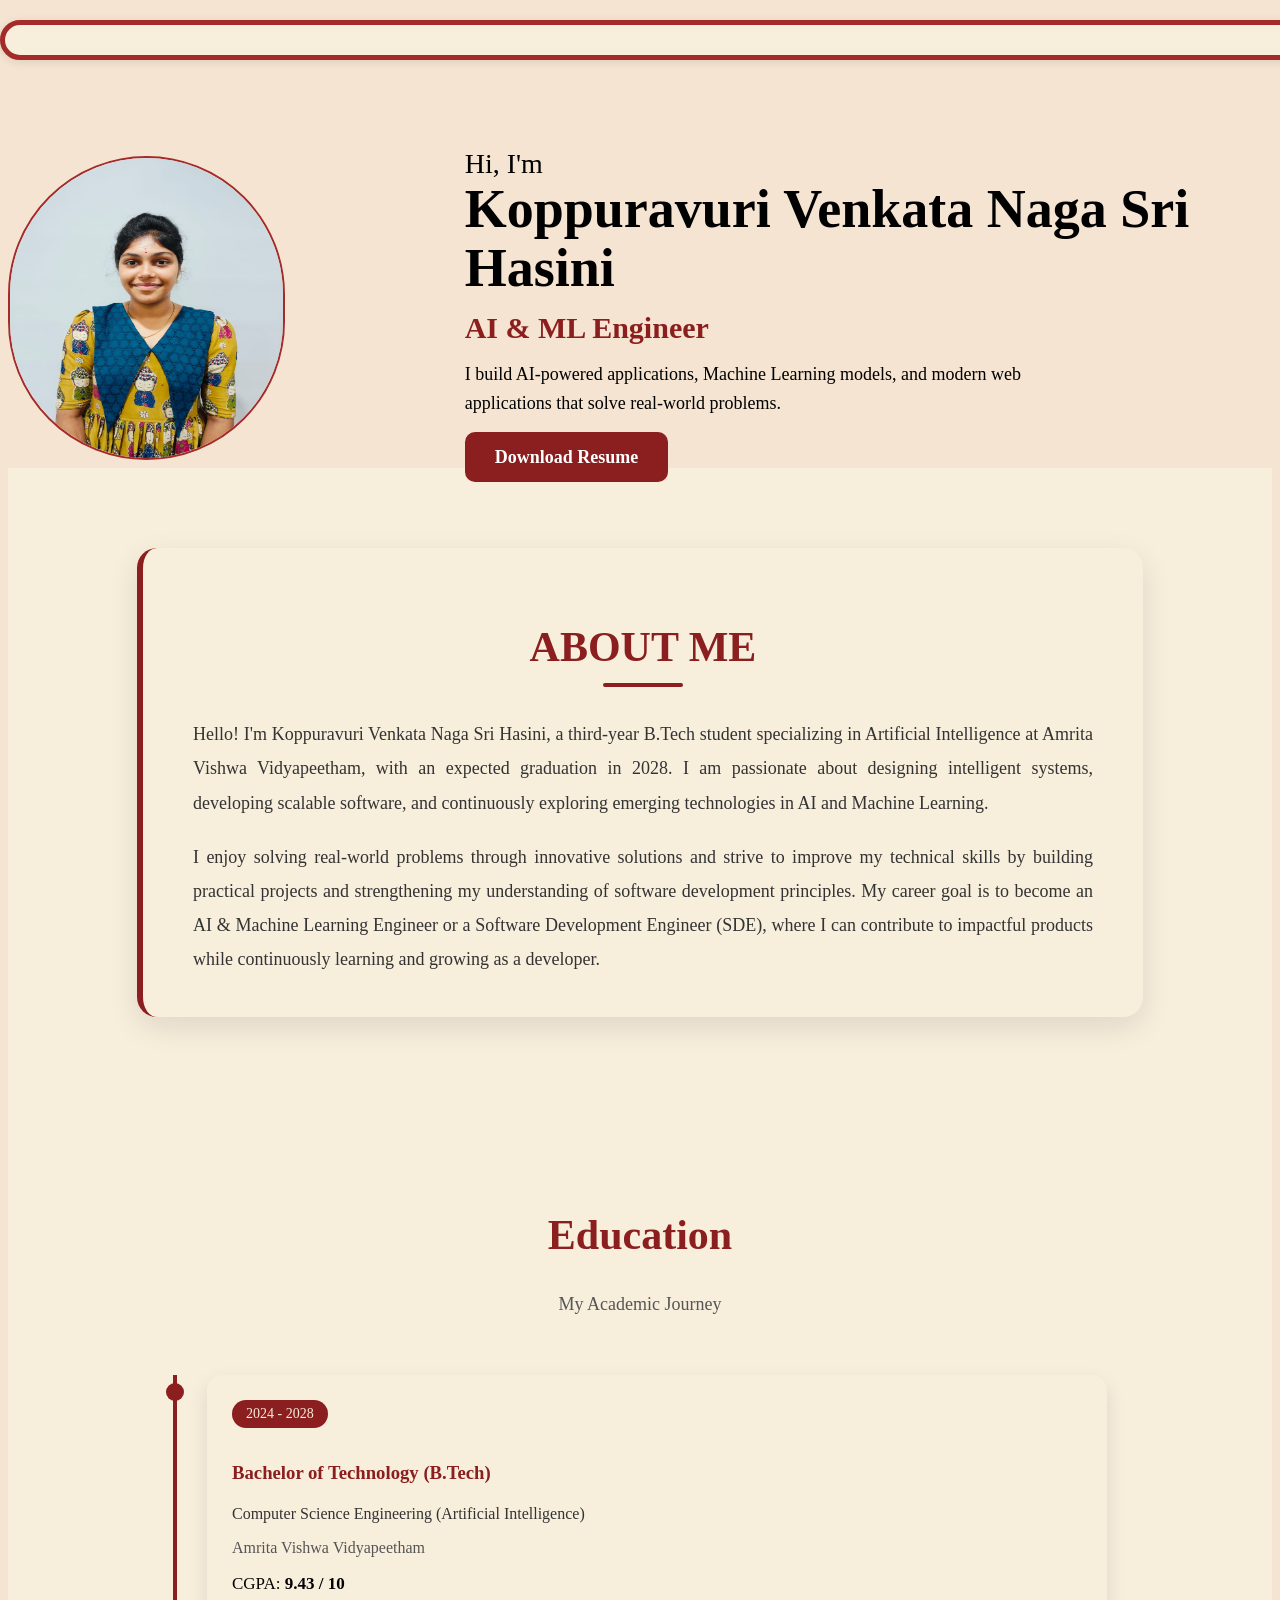
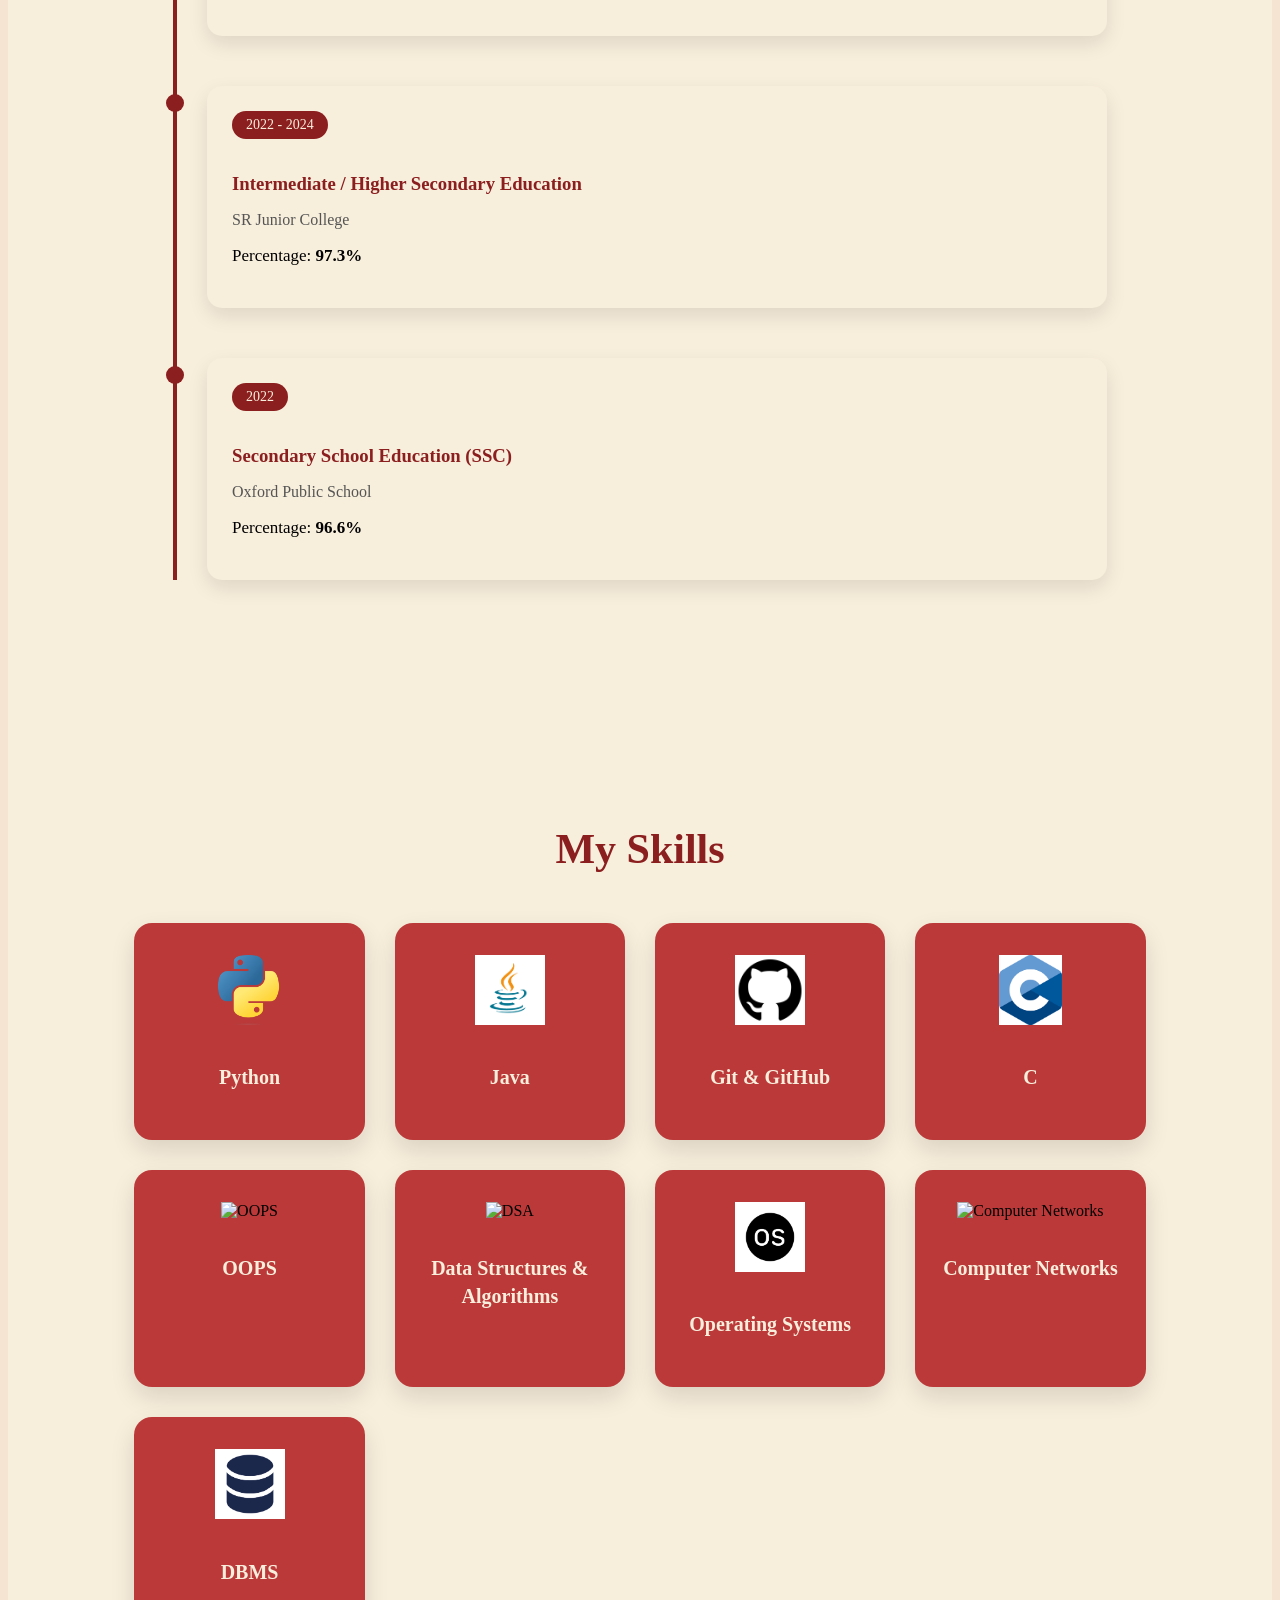
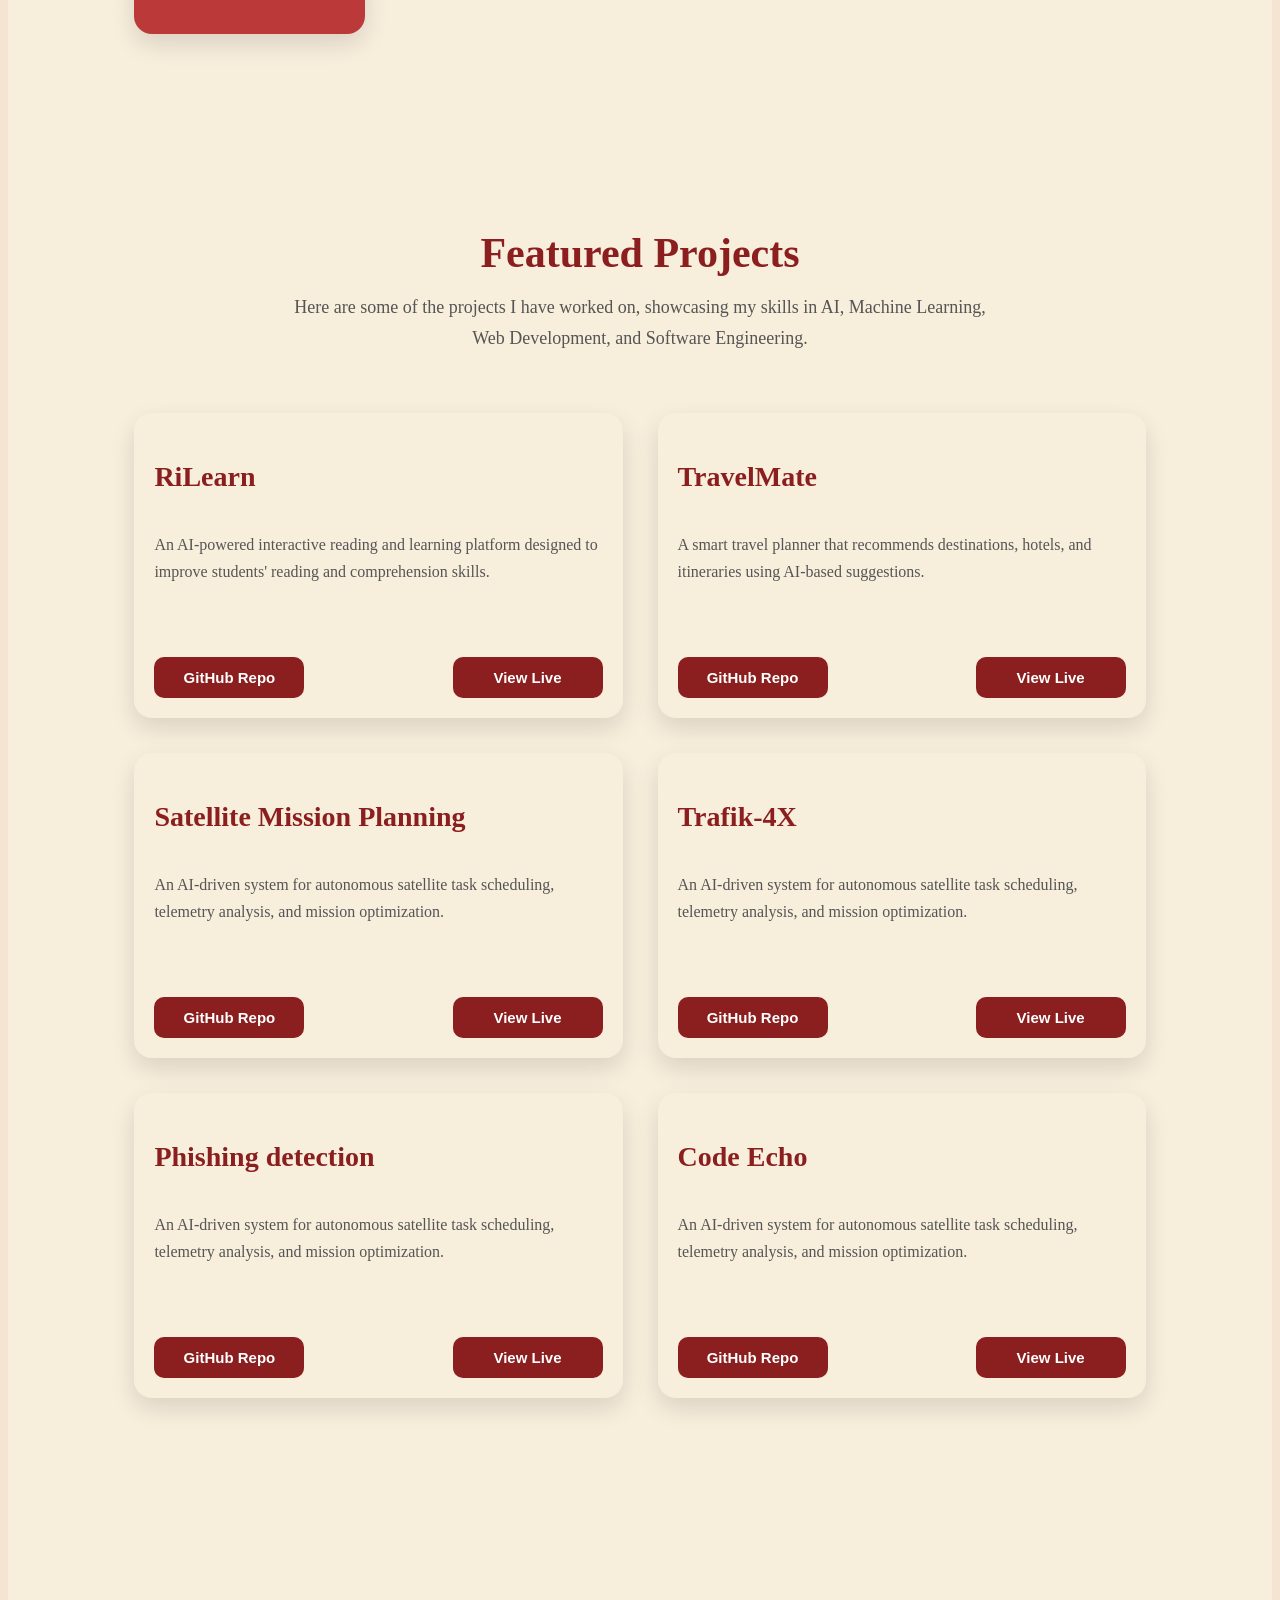
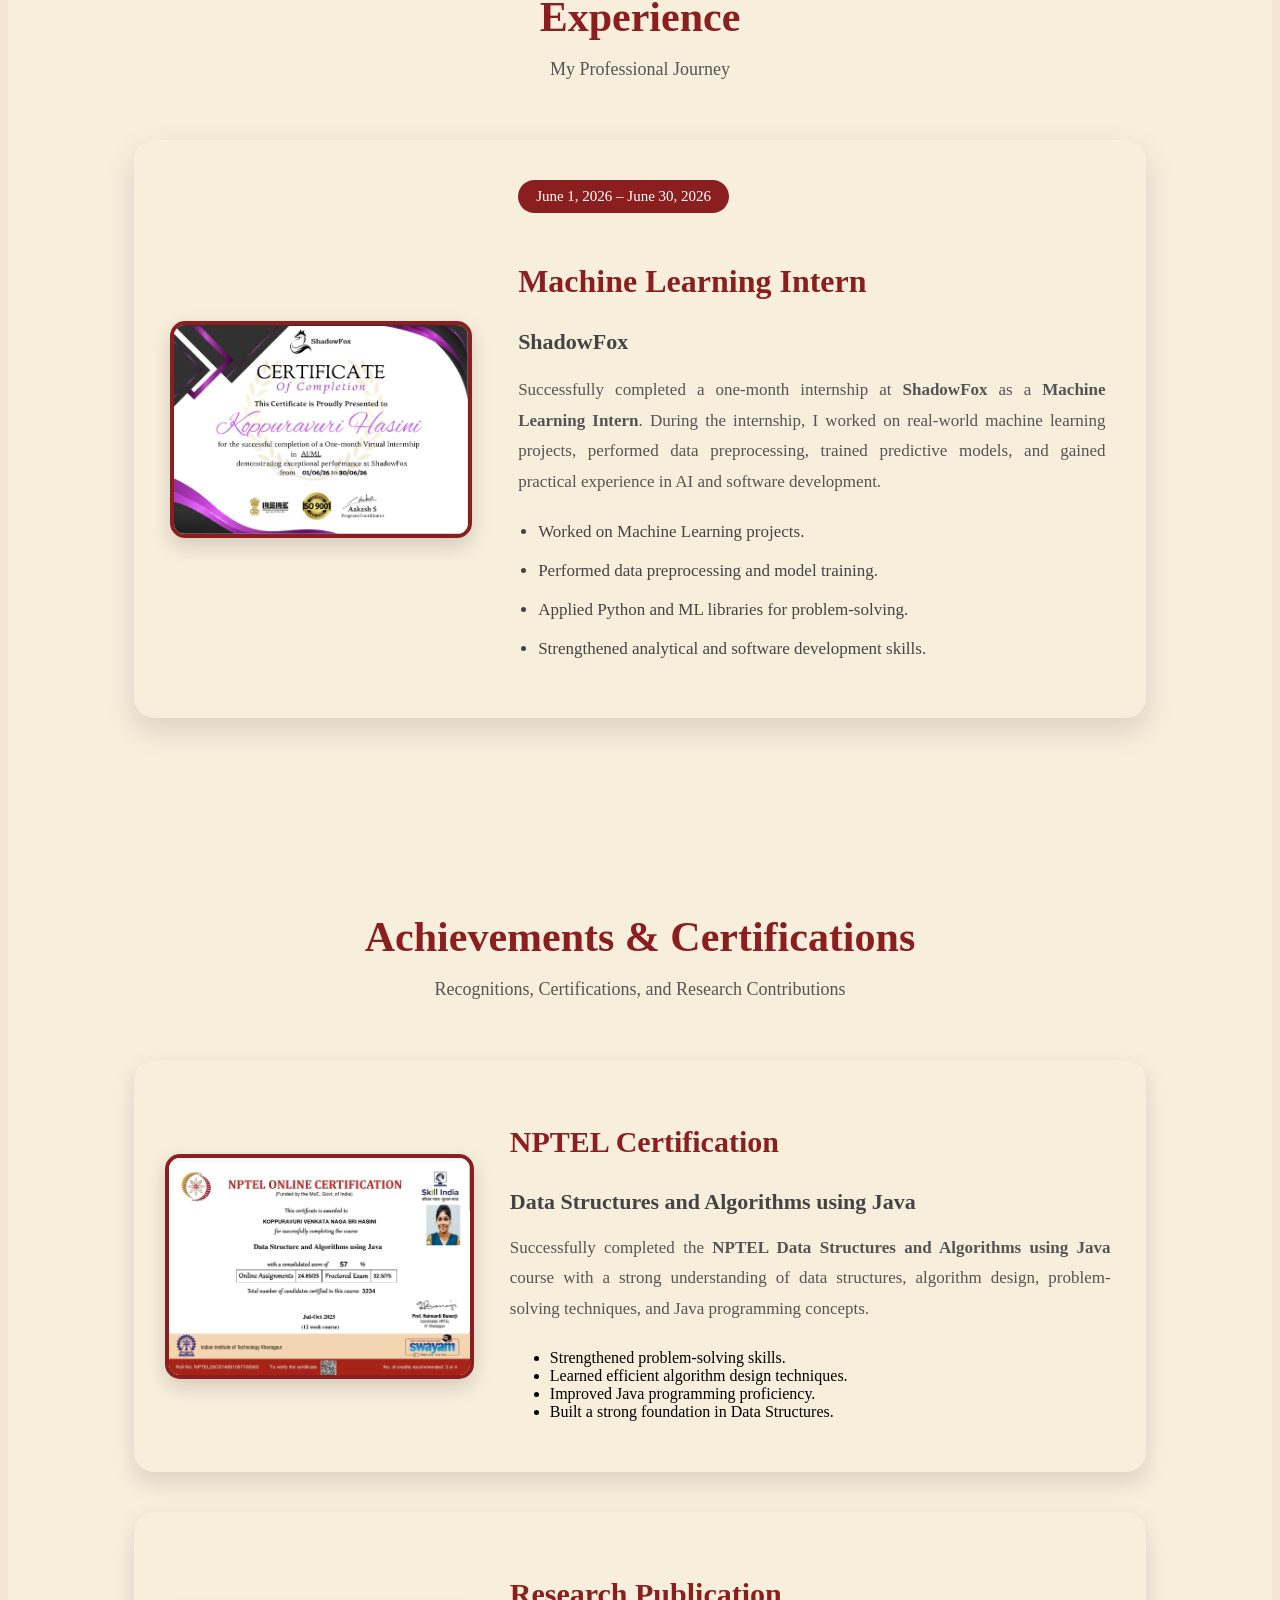
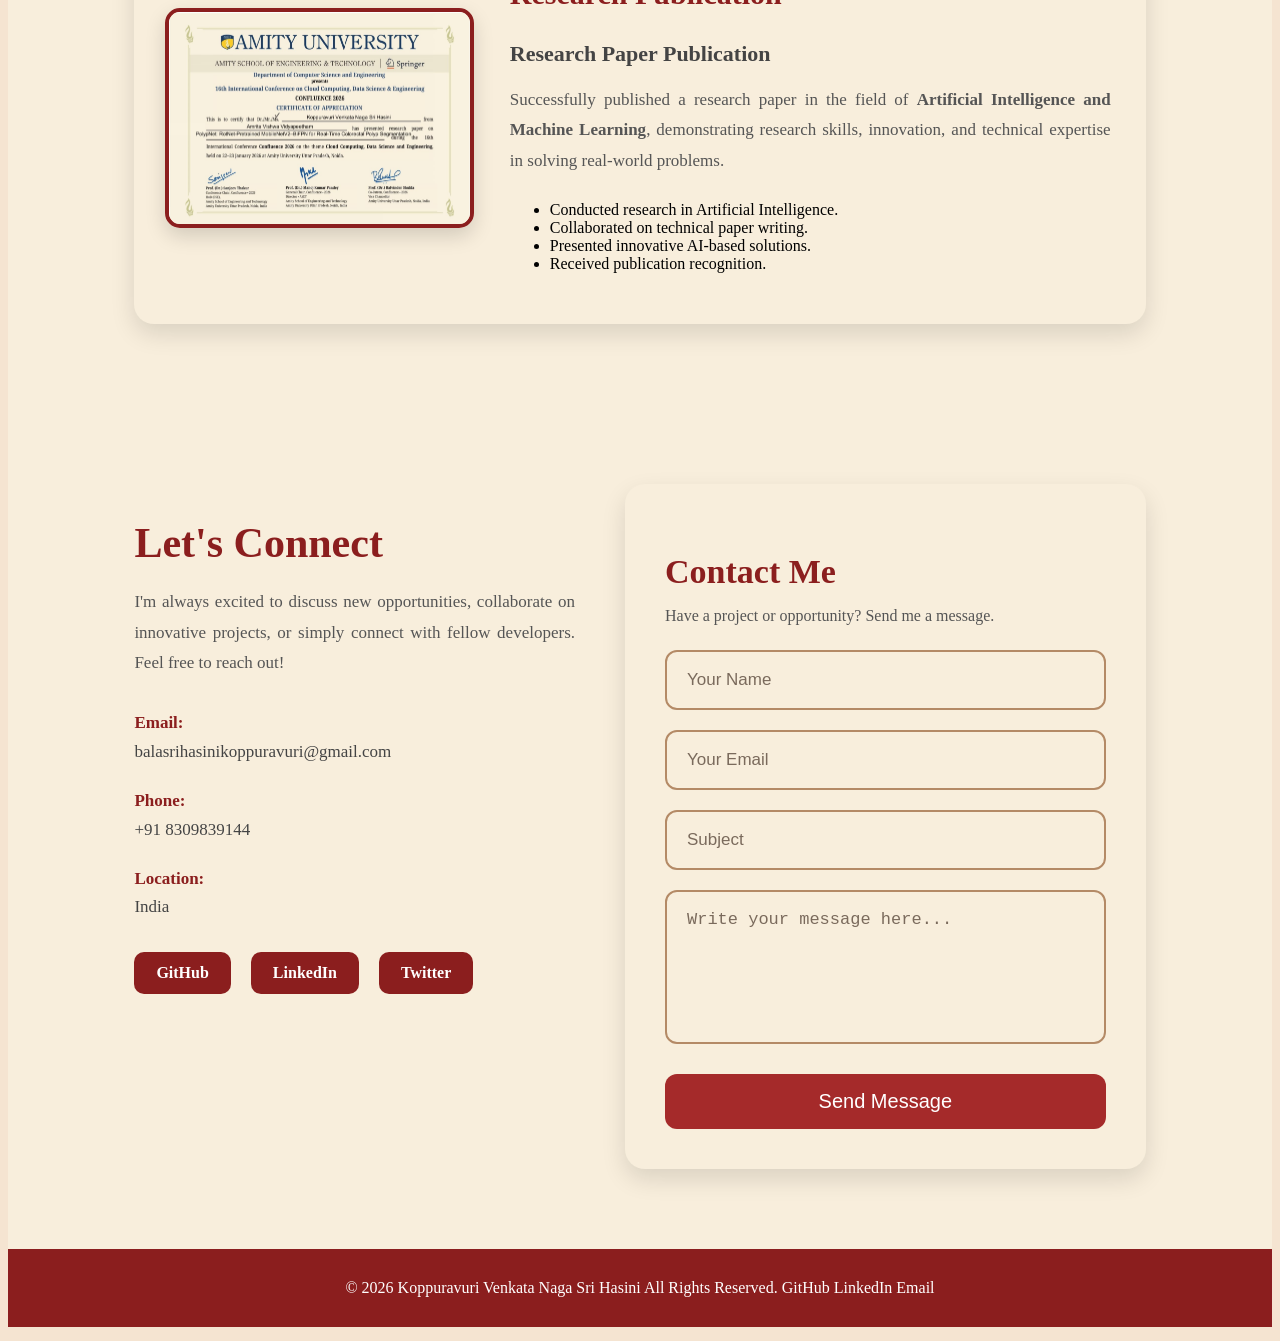
==== index.html @ 661890c4 "Add EmailJS integration scripts to index.html" ====
<!doctype html>
<html>
  <head>
    <meta charset="UTF-8" />
    <title>My Portfolio</title>
    <link rel="stylesheet" href="/CSS/style.css" />
    <script
      type="text/javascript"
      src="https://cdn.jsdelivr.net/npm/@emailjs/browser@4/dist/email.min.js"
    ></script>
    <script type="text/javascript">
      (function () {
        emailjs.init({
          publicKey: "4qUAFsV3NwAaNaGmi",
        });
      })();
    </script>
    <script src="Js/script.js"></script>
  </head>
  <body>
    <header class="main">
      <nav class="navbar">
        <div class="menu-toggle" id="menu-toggle">☰</div>

        <div class="nav-links" id="nav-links">
          <a href="#">Home</a>
          <a href="#about">About</a>
          <a href="#education">Education</a>
          <a href="#skills">Skills</a>
          <a href="#projects">Projects</a>
          <a href="#experience">Experience</a>
          <a href="#achievements">Achievements</a>
          <a href="#contact">Contact</a>
        </div>
      </nav>
    </header>
    <main>
      <div class="main-div">
        <img src="/assets/images/hasini.jpg" alt="my-image" class="profile" />
        <div class="group">
          <div class="hero-content">
            <p class="greeting">Hi, I'm</p>

            <h1 class="name">Koppuravuri Venkata Naga Sri Hasini</h1>

            <h2 class="role">AI & ML Engineer</h2>

            <p class="description">
              I build AI-powered applications, Machine Learning models, and
              modern web applications that solve real-world problems.
            </p>
            <div class="hero-buttons">
              <a
                href="/assets/documents/resume.pdf"
                download
                class="resume-btn"
              >
                Download Resume
              </a>
            </div>
          </div>
        </div>
      </div>
      <section id="about">
        <div class="a">
          <h2>ABOUT ME</h2>
          <p>
            Hello! I'm Koppuravuri Venkata Naga Sri Hasini, a third-year B.Tech
            student specializing in Artificial Intelligence at Amrita Vishwa
            Vidyapeetham, with an expected graduation in 2028. I am passionate
            about designing intelligent systems, developing scalable software,
            and continuously exploring emerging technologies in AI and Machine
            Learning.
          </p>
          <p>
            I enjoy solving real-world problems through innovative solutions and
            strive to improve my technical skills by building practical projects
            and strengthening my understanding of software development
            principles. My career goal is to become an AI & Machine Learning
            Engineer or a Software Development Engineer (SDE), where I can
            contribute to impactful products while continuously learning and
            growing as a developer.
          </p>
        </div>
      </section>
      <section id="education">
        <div class="e-heading">
          <h2>Education</h2>
          <p>My Academic Journey</p>
        </div>
        <div class="timeline">
          <!-- B.Tech -->
          <div class="timeline-item">
            <div class="timeline-dot"></div>

            <div class="timeline-content">
              <span class="year">2024 - 2028</span>

              <h3>Bachelor of Technology (B.Tech)</h3>

              <h4>Computer Science Engineering (Artificial Intelligence)</h4>

              <p class="college">Amrita Vishwa Vidyapeetham</p>

              <p class="score">CGPA: <strong>9.43 / 10</strong></p>
            </div>
          </div>

          <!-- Intermediate -->
          <div class="timeline-item">
            <div class="timeline-dot"></div>

            <div class="timeline-content">
              <span class="year">2022 - 2024</span>

              <h3>Intermediate / Higher Secondary Education</h3>

              <p class="college">SR Junior College</p>

              <p class="score">Percentage: <strong>97.3%</strong></p>
            </div>
          </div>

          <!-- School -->
          <div class="timeline-item">
            <div class="timeline-dot"></div>

            <div class="timeline-content">
              <span class="year">2022</span>

              <h3>Secondary School Education (SSC)</h3>

              <p class="college">Oxford Public School</p>

              <p class="score">Percentage: <strong>96.6%</strong></p>
            </div>
          </div>
        </div>
      </section>
      <section id="skills">
        <h1>My Skills</h1>

        <div class="skills-container">
          <div class="s1">
            <img src="assets/images/python.png" alt="Python" />
            <h2>Python</h2>
          </div>

          <div class="s1">
            <img src="assets/images/java.png" alt="Java" />
            <h2>Java</h2>
          </div>

          <div class="s1">
            <img src="assets/images/git.png" alt="GitHub" />
            <h2>Git & GitHub</h2>
          </div>

          <div class="s1">
            <img src="assets/images/c.png" alt="C" />
            <h2>C</h2>
          </div>

          <div class="s1">
            <img src="assets/images/oops.png" alt="OOPS" />
            <h2>OOPS</h2>
          </div>

          <div class="s1">
            <img src="assets/images/dsa.png" alt="DSA" />
            <h2>Data Structures & Algorithms</h2>
          </div>

          <div class="s1">
            <img src="assets/images/os.png" alt="Operating Systems" />
            <h2>Operating Systems</h2>
          </div>

          <div class="s1">
            <img src="assets/images/network.png" alt="Computer Networks" />
            <h2>Computer Networks</h2>
          </div>

          <div class="s1">
            <img src="assets/images/dbms.png" alt="DBMS" />
            <h2>DBMS</h2>
          </div>
        </div>
      </section>
      <section id="projects">
        <div class="project-heading">
          <h2>Featured Projects</h2>
          <p>
            Here are some of the projects I have worked on, showcasing my skills
            in AI, Machine Learning, Web Development, and Software Engineering.
          </p>
        </div>

        <div class="projects-container">
          <!-- Project 1 -->
          <div class="project-card">
            <h3>RiLearn</h3>

            <p>
              An AI-powered interactive reading and learning platform designed
              to improve students' reading and comprehension skills.
            </p>

            <div class="project-buttons">
              <a href="https://github.com/aditya-an1l/RILearn" target="_blank">
                <button>GitHub Repo</button>
              </a>

              <a href="https://rilearn.netlify.app/" target="_blank">
                <button>View Live</button>
              </a>
            </div>
          </div>

          <!-- Project 2 -->
          <div class="project-card">
            <h3>TravelMate</h3>

            <p>
              A smart travel planner that recommends destinations, hotels, and
              itineraries using AI-based suggestions.
            </p>

            <div class="project-buttons">
              <a href="https://github.com/Saisneha9/TravelMate" target="_blank">
                <button>GitHub Repo</button>
              </a>

              <a href="https://your-live-link.com" target="_blank">
                <button>View Live</button>
              </a>
            </div>
          </div>

          <!-- Project 3 -->
          <div class="project-card">
            <h3>Satellite Mission Planning</h3>

            <p>
              An AI-driven system for autonomous satellite task scheduling,
              telemetry analysis, and mission optimization.
            </p>

            <div class="project-buttons">
              <a
                href="https://github.com/asritha-chikkala/Autonomus_satellite_constellations"
                target="_blank"
              >
                <button>GitHub Repo</button>
              </a>

              <a href="https://your-live-link.com" target="_blank">
                <button>View Live</button>
              </a>
            </div>
          </div>
          <div class="project-card">
            <h3>Trafik-4X</h3>

            <p>
              An AI-driven system for autonomous satellite task scheduling,
              telemetry analysis, and mission optimization.
            </p>

            <div class="project-buttons">
              <a href="https://github.com/hasini-1/TRAFIK-4X" target="_blank">
                <button>GitHub Repo</button>
              </a>

              <a href="https://trafik-4-x.vercel.app/" target="_blank">
                <button>View Live</button>
              </a>
            </div>
          </div>
          <div class="project-card">
            <h3>Phishing detection</h3>

            <p>
              An AI-driven system for autonomous satellite task scheduling,
              telemetry analysis, and mission optimization.
            </p>

            <div class="project-buttons">
              <a
                href="https://github.com/asritha-chikkala/phishing"
                target="_blank"
              >
                <button>GitHub Repo</button>
              </a>

              <a href="https://your-live-link.com" target="_blank">
                <button>View Live</button>
              </a>
            </div>
          </div>
          <div class="project-card">
            <h3>Code Echo</h3>

            <p>
              An AI-driven system for autonomous satellite task scheduling,
              telemetry analysis, and mission optimization.
            </p>

            <div class="project-buttons">
              <a
                href="https://github.com/asritha-chikkala/Code-Echo"
                target="_blank"
              >
                <button>GitHub Repo</button>
              </a>

              <a href="https://your-live-link.com" target="_blank">
                <button>View Live</button>
              </a>
            </div>
          </div>
        </div>
      </section>
      <section id="experience">
        <div class="experience-heading">
          <h2>Experience</h2>
          <p>My Professional Journey</p>
        </div>

        <div class="experience-card">
          <div class="experience-image">
            <img
              src="/assets/images/internship.png"
              alt="ShadowFox Internship Certificate"
            />
          </div>

          <div class="experience-content">
            <span class="duration">June 1, 2026 – June 30, 2026</span>

            <h3>Machine Learning Intern</h3>

            <h4>ShadowFox</h4>

            <p>
              Successfully completed a one-month internship at
              <strong>ShadowFox</strong> as a
              <strong>Machine Learning Intern</strong>. During the internship, I
              worked on real-world machine learning projects, performed data
              preprocessing, trained predictive models, and gained practical
              experience in AI and software development.
            </p>

            <ul>
              <li>Worked on Machine Learning projects.</li>
              <li>Performed data preprocessing and model training.</li>
              <li>Applied Python and ML libraries for problem-solving.</li>
              <li>Strengthened analytical and software development skills.</li>
            </ul>
          </div>
        </div>
      </section>
      <section id="achievements">
        <div class="achievement-heading">
          <h2>Achievements & Certifications</h2>
          <p>Recognitions, Certifications, and Research Contributions</p>
        </div>

        <div class="achievement-container">
          <!-- NPTEL Certificate -->
          <div class="achievement-card">
            <div class="achievement-image">
              <img
                src="/assets/images/Nptel certificate.jpg"
                alt="NPTEL DSA Using Java Certificate"
              />
            </div>

            <div class="achievement-content">
              <h3>NPTEL Certification</h3>

              <h4>Data Structures and Algorithms using Java</h4>

              <p>
                Successfully completed the
                <strong>NPTEL Data Structures and Algorithms using Java</strong>
                course with a strong understanding of data structures, algorithm
                design, problem-solving techniques, and Java programming
                concepts.
              </p>

              <ul>
                <li>Strengthened problem-solving skills.</li>
                <li>Learned efficient algorithm design techniques.</li>
                <li>Improved Java programming proficiency.</li>
                <li>Built a strong foundation in Data Structures.</li>
              </ul>
            </div>
          </div>

          <!-- Research Publication -->
          <div class="achievement-card">
            <div class="achievement-image">
              <img
                src="/assets/images/paper.jpeg"
                alt="Research Publication Certificate"
              />
            </div>

            <div class="achievement-content">
              <h3>Research Publication</h3>

              <h4>Research Paper Publication</h4>

              <p>
                Successfully published a research paper in the field of
                <strong>Artificial Intelligence and Machine Learning</strong>,
                demonstrating research skills, innovation, and technical
                expertise in solving real-world problems.
              </p>

              <ul>
                <li>Conducted research in Artificial Intelligence.</li>
                <li>Collaborated on technical paper writing.</li>
                <li>Presented innovative AI-based solutions.</li>
                <li>Received publication recognition.</li>
              </ul>
            </div>
          </div>
        </div>
      </section>
      <section id="contact">
        <div class="contact-container">
          <!-- Left Side -->
          <div class="contact-info">
            <h2>Let's Connect</h2>

            <p>
              I'm always excited to discuss new opportunities, collaborate on
              innovative projects, or simply connect with fellow developers.
              Feel free to reach out!
            </p>

            <div class="contact-details">
              <p>
                <strong>Email:</strong><br />
                balasrihasinikoppuravuri@gmail.com
              </p>

              <p>
                <strong>Phone:</strong><br />
                +91 8309839144
              </p>

              <p>
                <strong>Location:</strong><br />
                India
              </p>
            </div>

            <div class="social-links">
              <a href="https://github.com/hasini-1" target="_blank"> GitHub </a>

              <a
                href="https://www.linkedin.com/in/bala-sri-hasini-koppuravuri-483327338/"
                target="_blank"
              >
                LinkedIn
              </a>

              <a href="https://twitter.com/yourusername" target="_blank">
                Twitter
              </a>
            </div>
          </div>

          <!-- Right Side -->
          <div class="contact-form">
            <h2>Contact Me</h2>

            <p>Have a project or opportunity? Send me a message.</p>

            <form onsubmit="sendMail(event)">
              <input
                type="text"
                id="name"
                name="name"
                placeholder="Your Name"
                required
              />

              <input
                type="email"
                id="email"
                name="email"
                placeholder="Your Email"
                required
              />

              <input
                type="text"
                id="subject"
                name="subject"
                placeholder="Subject"
                required
              />

              <textarea
                id="message"
                name="message"
                rows="6"
                placeholder="Write your message here..."
                required
              ></textarea>

              <button type="submit">Send Message</button>
            </form>
          </div>
        </div>
      </section>
      <footer>
        © 2026 Koppuravuri Venkata Naga Sri Hasini All Rights Reserved. GitHub
        LinkedIn Email
      </footer>
    </main>
  </body>
</html>
---- CSS/style.css ----
html{
    scroll-behavior: smooth;
}
body {
        background-color: rgba(244, 225, 203, 0.879);
        padding-top: 90px;
      }

      .main{
    position: fixed;
    top:0;
    left:0;
    width:100%;
    z-index:1000;
    background:#F8EEDC;
    box-shadow:0 2px 10px rgba(0,0,0,.1);

    border:5px solid brown;
    border-radius:45px;

    padding:15px;

    max-width:1450px;
    margin:20px auto;
    right:0;
}

.navbar{
    display:flex;
    justify-content:center;
    align-items:center;
    gap:10px;
}

.navbar a{
    text-decoration:none;
    color:brown;
    font-size:16px;
    padding:8px 16px;
    transition:.3s;
}

.navbar a:hover{
    color:rgb(32,23,23);
}

/* Hide hamburger on desktop */
.menu-toggle{
    display:none;
}

/* Mobile Screen */
@media (max-width:768px){

    .menu-toggle{
        display:block;
        font-size:30px;
        cursor:pointer;
        color:brown;
    }

    .navbar{
        justify-content:space-between;
    }

    .nav-links{
        display:none;
        flex-direction:column;
        position:absolute;
        top:90px;
        left:20px;
        right:20px;
        background:#F8EEDC;
        border:5px solid brown;
        border-radius:20px;
        padding:20px;
    }

    .nav-links.active{
        display:flex;
    }

}
       .main-div {
        display: flex;
        align-items: center;
        justify-content: center;
        gap: 180px;
        margin-top: 50px;
      }
      .profile {
        width: 300px;
        border-radius: 250px;
        height: 300px;
        border: 2px solid brown;
        margin-left: 0px;
      }
      .group {
        display: flex;
        flex-direction: column;
      }

@media (max-width:768px){

    .navbar{
        display:flex;
        justify-content:space-between;
        align-items:center;
    }

    .menu-toggle{
        display:block;
        font-size:32px;
        color:brown;
        cursor:pointer;
    }

    .nav-links{

        display:none;

        position:absolute;

        top:85px;
        left:15px;
        right:15px;

        background:#F8EEDC;

        border:5px solid brown;

        border-radius:20px;

        flex-direction:column;

        align-items:center;

        padding:20px 0;

        gap:20px;

        z-index:9999;
    }

    .nav-links.active{

        display:flex;

    }

}
section{
    scroll-margin-top: 100px;
}

/* hero Section */
      .hero-content{
    display: flex;
    flex-direction: column;
}

.greeting{
    font-size: 28px;
    margin: 0;
}



.name{
    font-size: 54px;
    font-weight: bold;
    margin: 0;
    line-height: 1.1;
}

.role{
    font-size: 30px;
    color: #8B1E1E;
    margin-top: 12px;
    margin-bottom: 15px;
}

.description{
    font-size: 18px;
    line-height: 1.6;
    max-width: 600px;
    margin: 0;
}


/* About Section */

#about{
    padding: 80px 10%;
    background-color: #F8EEDC;
    display: flex;
    justify-content: center;
    align-items: center;
}
 .a h2{
    font-size: 42px;
    color: #8B1E1E;
    text-align: center;
    margin-bottom: 30px;
    position: relative;
}

.a h2::after{
    content: "";
    display: block;
    width: 80px;
    height: 4px;
    background: #8B1E1E;
    margin: 12px auto 0;
    border-radius: 5px;
}
.a{
    max-width: 900px;
    background: #F8EEDC;
    padding: 40px 50px;
    border-radius: 20px;
    box-shadow: 0 10px 30px rgba(0,0,0,0.1);
    border-left: 6px solid #8B1E1E;
}

.a p{
    font-size: 18px;
    line-height: 1.9;
    color: #333;
    text-align: justify;
    margin-bottom: 20px;
}

.a p:last-child{
    margin-bottom: 0;
}

/* Education Section */

#education{
    padding:80px 10%;
    background:#F8EEDC;
}

.e-heading{
    text-align:center;
    margin-bottom:60px;
}

.e-heading h2{
    font-size:42px;
    color:#8B1E1E;
}

.e-heading p{
    font-size:18px;
    color:#555;
    margin-top:10px;
}

/* Timeline */

.timeline{
    position:relative;
    max-width:900px;
    margin:auto;
    padding-left:30px;
    border-left:4px solid #8B1E1E;
}

.timeline-item{
    position:relative;
    margin-bottom:50px;
}

.timeline-dot{
    position:absolute;
    left:-41px;
    top:8px;
    width:18px;
    height:18px;
    background:#8B1E1E;
    border-radius:50%;
}

.timeline-content{
    background:#F8EEDC;
    padding:25px;
    border-radius:15px;
    box-shadow:0 8px 20px rgba(0,0,0,.1);
    transition:.3s;
}

.timeline-content:hover{
    transform:translateY(-5px);
}

.year{
    display:inline-block;
    background:#8B1E1E;
    color:#F8EEDC;
    padding:6px 14px;
    border-radius:20px;
    font-size:14px;
    margin-bottom:15px;
}

.timeline-content h3{
    color:#8B1E1E;
    margin-bottom:8px;
}

.timeline-content h4{
    color:#333;
    margin-bottom:10px;
    font-weight:500;
}

.college{
    color:#555;
    margin-bottom:10px;
}

.score{
    font-size:17px;
}


/* Skills Section */

#skills{
    padding:80px 10%;
    background:#F8EEDC;
}

#skills h1{
    text-align:center;
    font-size:42px;
    color:#8B1E1E;
    margin-bottom:50px;
}

/* Grid Layout */

.skills-container{
    display:grid;
    grid-template-columns:repeat(auto-fit,minmax(180px,1fr));
    gap:30px;
}

/* Skill Card */

.s1{
    background:#bb3939;
    border-radius:18px;
    padding:30px 20px;
    text-align:center;
    box-shadow:0 10px 25px rgba(0,0,0,.12);
    transition:.3s;
    cursor:pointer;
    border:2px solid transparent;
}

/* Logo */

.s1 img{
    width:70px;
    height:70px;
    object-fit:contain;
    margin-bottom:18px;
}

/* Skill Name */

.s1 h2{
    font-size:20px;
    color:#F8EEDC;
    line-height:1.4;
}

/* Hover Effect */

.s1:hover{
    transform:translateY(-10px);
    border-color:#8B1E1E;
    box-shadow:0 20px 35px rgba(0,0,0,.18);
}

.s1:hover h2{
    color:#8B1E1E;
}



/* ==========================
   Projects Section
========================== */

#projects{
    padding:80px 10%;
    background:#F8EEDC;
}

.project-heading{
    text-align:center;
    margin-bottom:60px;
}

.project-heading h2{
    font-size:42px;
    color:#8B1E1E;
    margin-bottom:15px;
}

.project-heading p{
    width:70%;
    margin:auto;
    font-size:18px;
    color:#555;
    line-height:1.7;
}

/* ==========================
   Project Grid
========================== */

.projects-container{
    display:grid;
    grid-template-columns:repeat(auto-fit,minmax(350px,1fr));
    gap:35px;
}

/* ==========================
   Project Card
========================== */

.project-card{
    background:#F8EEDC;
    border-radius:18px;
    overflow:hidden;
    box-shadow:0 10px 25px rgba(0,0,0,.12);
    transition:.4s;
}

.project-card:hover{
    transform:translateY(-10px);
    box-shadow:0 20px 40px rgba(0,0,0,.18);
}

/* ==========================
   Project Image
========================== */

.project-card img{
    width:100%;
    height:220px;
    object-fit:cover;
}

/* ==========================
   Project Title
========================== */

.project-card h3{
    font-size:28px;
    color:#8B1E1E;
    padding:20px 20px 10px;
}

/* ==========================
   Description
========================== */

.project-card p{
    padding:0 20px;
    font-size:16px;
    color:#555;
    line-height:1.7;
    min-height:90px;
}

/* ==========================
   Buttons
========================== */

.project-buttons{
    display:flex;
    justify-content:space-between;
    padding:20px;
}

.project-buttons button{

    width:150px;
    padding:12px;

    background:#8B1E1E;
    color:white;

    border:none;
    border-radius:10px;

    cursor:pointer;

    font-size:15px;
    font-weight:600;

    transition:.3s;
}

.project-buttons button:hover{

    background:#6E1717;

    transform:scale(1.05);

}

/* ==========================
   Remove Anchor Underline
========================== */

.project-buttons a{

    text-decoration:none;

}



/* ==========================
   Experience Section
========================== */

#experience{
    padding:80px 10%;
    background:#F8EEDC;
}

.experience-heading{
    text-align:center;
    margin-bottom:60px;
}

.experience-heading h2{
    font-size:42px;
    color:#8B1E1E;
    margin-bottom:10px;
}

.experience-heading p{
    font-size:18px;
    color:#555;
}

/* ==========================
   Experience Card
========================== */

.experience-card{
    display:flex;
    align-items:center;
    justify-content:space-between;
    gap:50px;

    background:#F8EEDC;
    padding:40px;

    border-radius:20px;

    box-shadow:0 12px 30px rgba(0,0,0,.12);

    transition:.4s;
}

.experience-card:hover{
    transform:translateY(-8px);
    box-shadow:0 20px 40px rgba(0,0,0,.18);
}

/* ==========================
   Certificate Image
========================== */

.experience-image{
    flex:1;
    display:flex;
    justify-content:center;
}

.experience-image img{

    width:100%;
    max-width:350px;

    border-radius:15px;

    border:4px solid #8B1E1E;

    box-shadow:0 8px 20px rgba(0,0,0,.15);

    transition:.4s;

}

.experience-image img:hover{

    transform:scale(1.03);

}

/* ==========================
   Content
========================== */

.experience-content{

    flex:2;

}

.duration{

    display:inline-block;

    background:#8B1E1E;

    color:#fff;

    padding:8px 18px;

    border-radius:25px;

    font-size:15px;

    margin-bottom:18px;

}

.experience-content h3{

    font-size:32px;

    color:#8B1E1E;

    margin-bottom:8px;

}

.experience-content h4{

    font-size:22px;

    color:#444;

    margin-bottom:20px;

}

.experience-content p{

    font-size:17px;

    color:#555;

    line-height:1.8;

    margin-bottom:20px;

    text-align:justify;

}

/* ==========================
   Bullet Points
========================== */

.experience-content ul{

    padding-left:20px;

}

.experience-content li{

    margin-bottom:12px;

    font-size:17px;

    color:#444;

    line-height:1.6;

}

/* ==========================
   Responsive Design
========================== */

@media(max-width:900px){

    .experience-card{

        flex-direction:column;

        text-align:center;

    }

    .experience-content{

        text-align:left;

    }

    .experience-image img{

        max-width:300px;

    }

}



/* ==========================
   Achievements Section
========================== */

#achievements{
    padding:80px 10%;
    background:#F8EEDC;
}

.achievement-heading{
    text-align:center;
    margin-bottom:60px;
}

.achievement-heading h2{
    font-size:42px;
    color:#8B1E1E;
    margin-bottom:10px;
}

.achievement-heading p{
    font-size:18px;
    color:#555;
}

/* ==========================
   Achievement Cards
========================== */

.achievement-container{
    display:flex;
    flex-direction:column;
    gap:40px;
}

.achievement-card{
    display:flex;
    align-items:center;
    gap:40px;

    background:#F8EEDC;
    padding:35px;

    border-radius:20px;

    box-shadow:0 10px 25px rgba(0,0,0,.12);

    transition:.4s;
}

.achievement-card:hover{

    transform:translateY(-8px);

    box-shadow:0 20px 40px rgba(0,0,0,.18);

}

/* ==========================
   Certificate Image
========================== */

.achievement-image{
    flex:1;
    display:flex;
    justify-content:center;
}

.achievement-image img{

    width:100%;
    max-width:320px;

    border-radius:15px;

    border:4px solid #8B1E1E;

    box-shadow:0 8px 20px rgba(0,0,0,.15);

    transition:.4s;

}

.achievement-image img:hover{

    transform:scale(1.03);

}

/* ==========================
   Content
========================== */

.achievement-content{

    flex:2;

}

.achievement-content h3{

    font-size:30px;

    color:#8B1E1E;

    margin-bottom:8px;

}

.achievement-content h4{

    font-size:22px;

    color:#444;

    margin-bottom:18px;

}

.achievement-content p{

    font-size:17px;

    color:#555;

    line-height:1.8;

    text-align:justify;

    margin-bottom:25px;

}

/* ==========================
   Button
========================== */

.achievement-content button{

    background:#8B1E1E;

    color:white;

    border:none;

    padding:12px 28px;

    border-radius:10px;

    font-size:16px;

    font-weight:600;

    cursor:pointer;

    transition:.3s;

}

.achievement-content button:hover{

    background:#6E1717;

    transform:scale(1.05);

}

.achievement-content a{

    text-decoration:none;

}

/* ==========================
   Responsive
========================== */

@media(max-width:900px){

    .achievement-card{

        flex-direction:column;

        text-align:center;

    }

    .achievement-content{

        text-align:left;

    }

    .achievement-image img{

        max-width:280px;

    }

}

/* ==========================
   Contact Section
========================== */

#contact{
    padding:80px 10%;
    background:#F8EEDC;
}

.contact-container{
    display:flex;
    justify-content:space-between;
    gap:50px;
    align-items:flex-start;
}



.contact-info{
    flex:1;
}

.contact-info h2{
    font-size:42px;
    color:#8B1E1E;
    margin-bottom:20px;
}

.contact-info>p{
    font-size:17px;
    color:#555;
    line-height:1.8;
    margin-bottom:30px;
    text-align:justify;
}

.contact-details p{
    margin-bottom:20px;
    font-size:17px;
    color:#444;
    line-height:1.7;
}

.contact-details strong{
    color:#8B1E1E;
}



.social-links{
    margin-top:30px;
    display:flex;
    gap:20px;
    flex-wrap:wrap;
}

.social-links a{
    text-decoration:none;
    color:#fff;
    background:#8B1E1E;
    padding:12px 22px;
    border-radius:10px;
    font-weight:600;
    transition:.3s;
}

.social-links a:hover{
    background:#6E1717;
    transform:translateY(-4px);
}



.contact-form{
    flex:1;
    background:#F8EEDC;
    padding:35px;
    border-radius:20px;
    box-shadow:0 12px 30px rgba(0,0,0,.12);
}

.contact-form h2{
    font-size:34px;
    color:#8B1E1E;
    margin-bottom:10px;
}

.contact-form p{
    color:#555;
    margin-bottom:25px;
}

.contact-form form{
    display:flex;
    flex-direction:column;
}

.contact-form{

    background:#F8EEDC;

    padding:40px;

    border-radius:20px;

    box-shadow:0 10px 25px rgba(0,0,0,.12);

}

.contact-form form{

    display:flex;
    flex-direction:column;

    gap:20px;

}

.contact-form input,
.contact-form textarea{

    width:100%;

    padding:18px 20px;

    background:#F8EEDC;      /* same as body */

    border:2px solid #b48a66;

    border-radius:12px;

    font-size:17px;

    color:#333;

    outline:none;

    transition:.3s;

    box-sizing:border-box;

}

.contact-form input::placeholder,
.contact-form textarea::placeholder{

    color:#7a6a5c;

}

.contact-form input:focus,
.contact-form textarea:focus{

    border-color:brown;

    box-shadow:0 0 8px rgba(165,42,42,.2);

}

.contact-form input:focus,
.contact-form textarea:focus{

    border-color:#8B1E1E;

}

.contact-form textarea{

    resize:none;

}

.contact-form button{

    margin-top:10px;

    padding:16px;

    border:none;

    border-radius:12px;

    background:brown;

    color:white;

    font-size:20px;

    cursor:pointer;

    transition:.3s;

}

.contact-form button:hover{

    transform:translateY(-2px);

    background:#7d1d1d;

}

/* ==========================
   Footer
========================== */

footer{

    background:#8B1E1E;
    color:white;

    text-align:center;

    padding:25px 10%;

    font-size:16px;

    line-height:1.8;

}

/* ==========================
   Responsive
========================== */

@media(max-width:900px){

    .contact-container{

        flex-direction:column;

    }

    .contact-form{

        width:100%;

    }

    .social-links{

        justify-content:center;

    }

}

.hero-buttons{
    margin-top:30px;
}

.resume-btn{

    text-decoration:none;

    background:#8B1E1E;
    color:white;

    padding:15px 30px;

    border-radius:10px;

    font-size:18px;
    font-weight:600;

    transition:.3s;

}

.resume-btn:hover{

    background:#6E1717;

    transform:translateY(-3px);

}
@media (max-width:768px){

    .menu-toggle{
        display:block;
        font-size:32px;
        color:brown;
        cursor:pointer;
    }

    .navbar{
        justify-content:space-between;
    }

    .nav-links{

        display:none;

        position:absolute;

        top:90px;

        left:0;

        width:100%;

        background:#F8EEDC;

        border:5px solid brown;

        border-radius:20px;

        flex-direction:column;

        align-items:center;

        padding:20px;

        transition: all 0.3s ease;

    }

    .nav-links.active{

        display:flex;

    }

}

.nav-links{
    display:none;
    position:absolute;
    top:90px;
    left:15px;
    right:15px;

    background:#F8EEDC;

    border:5px solid brown;
    border-radius:20px;

    flex-direction:column;
    align-items:center;

    padding:20px;

    gap:10px;      /* Instead of large spacing */

    z-index:1000;
}

.nav-links.active{
    display:flex;
}
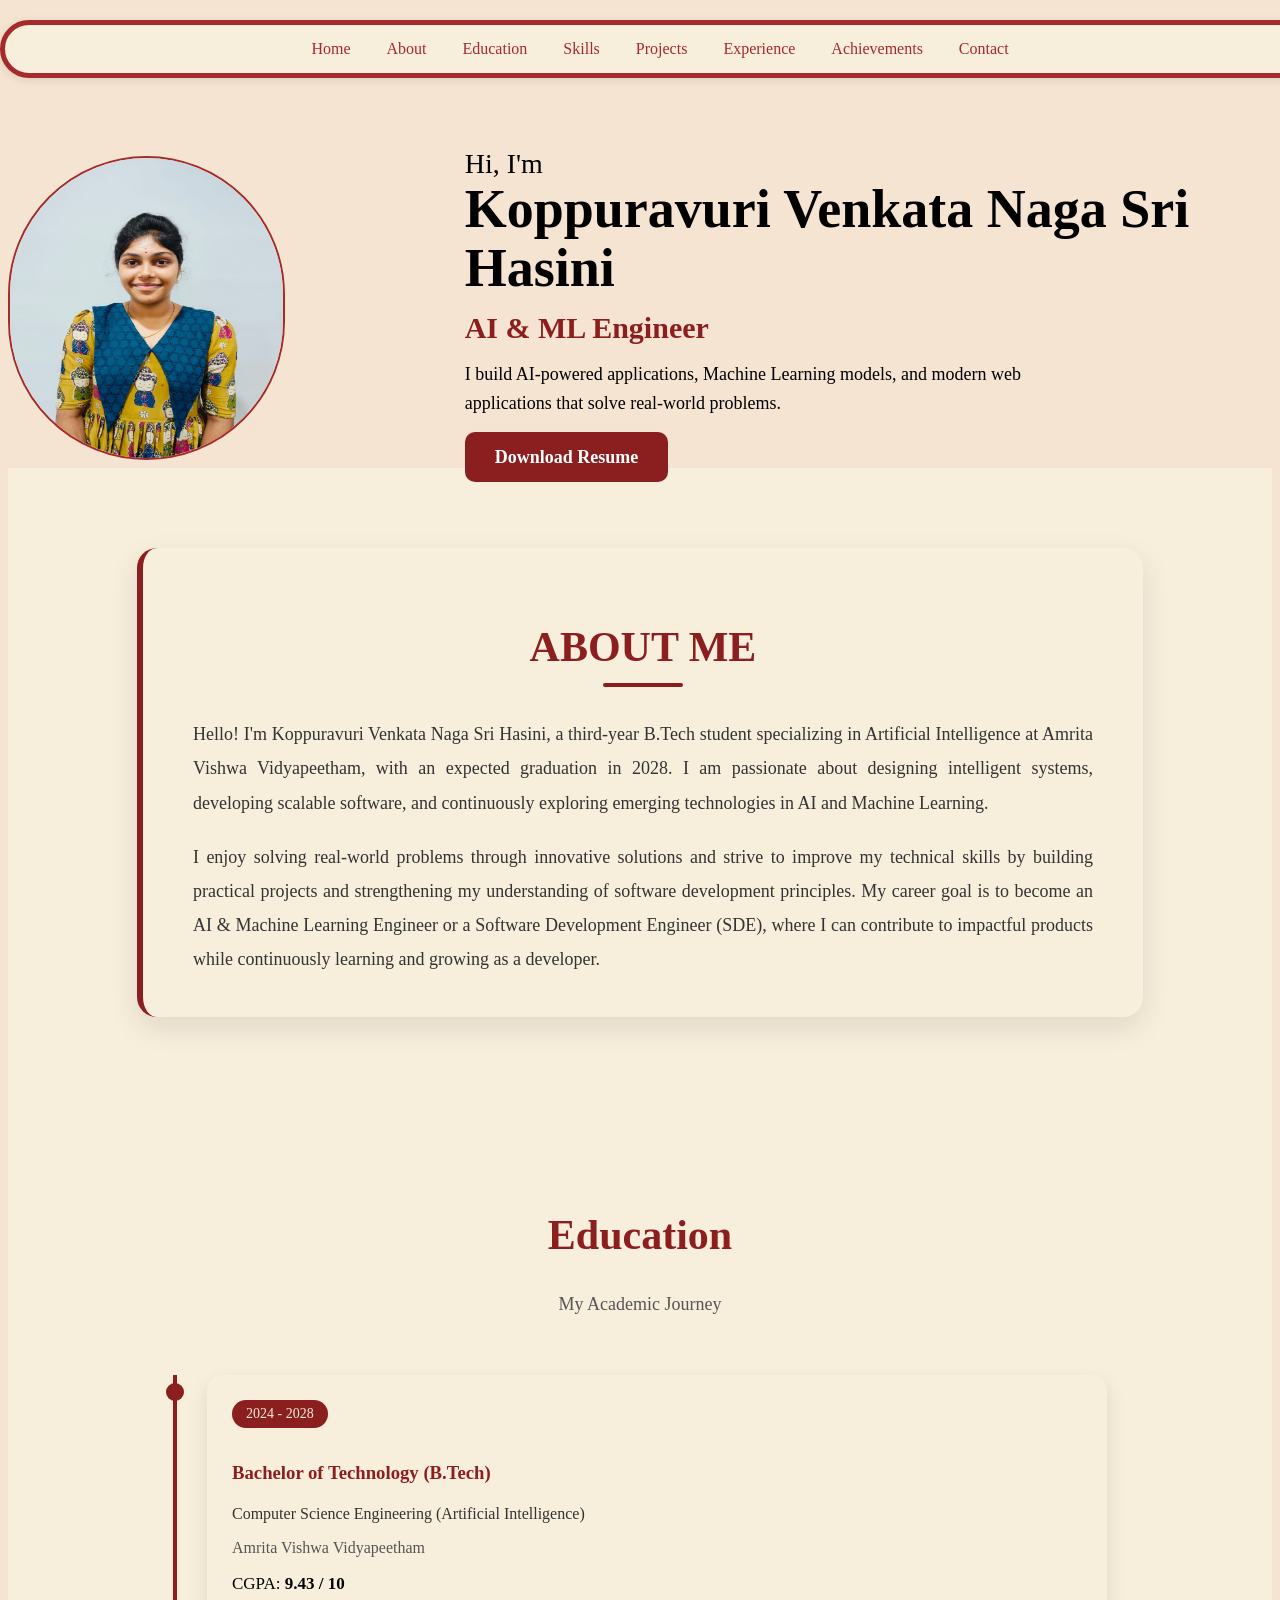
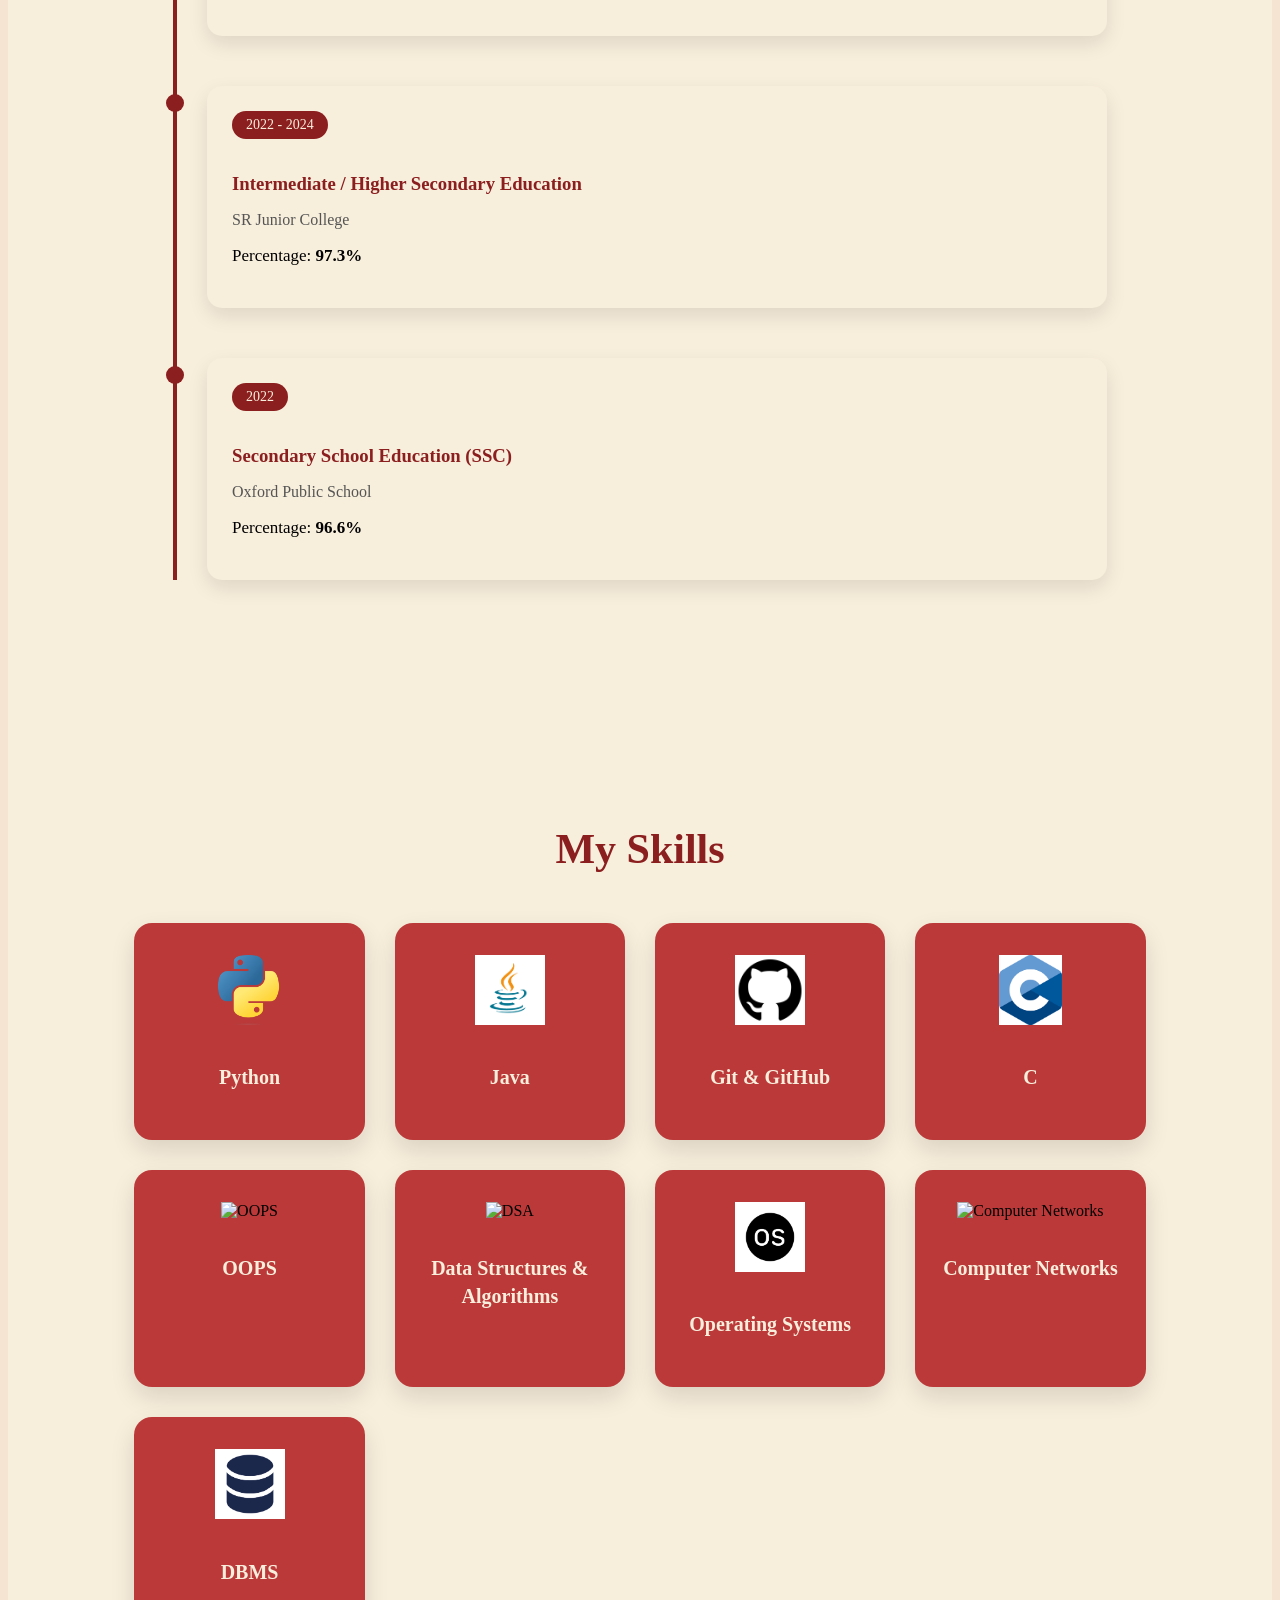
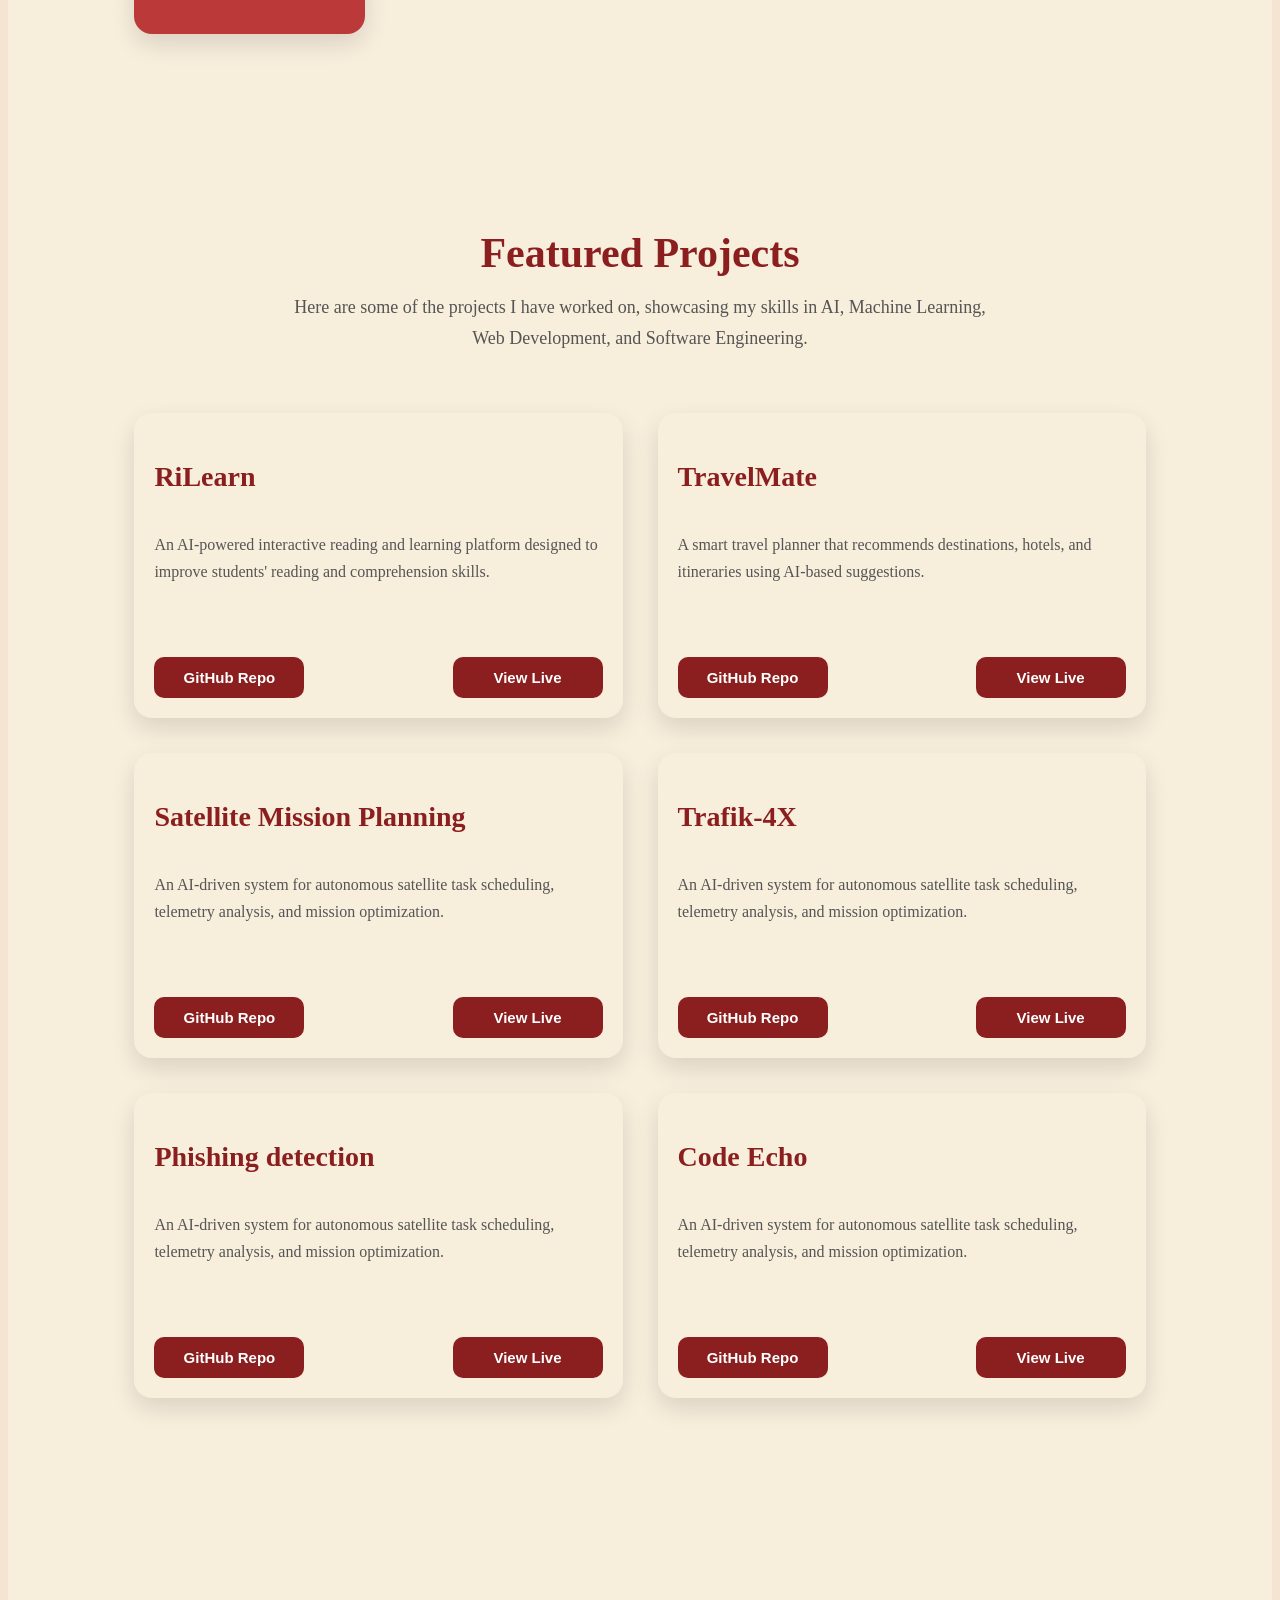
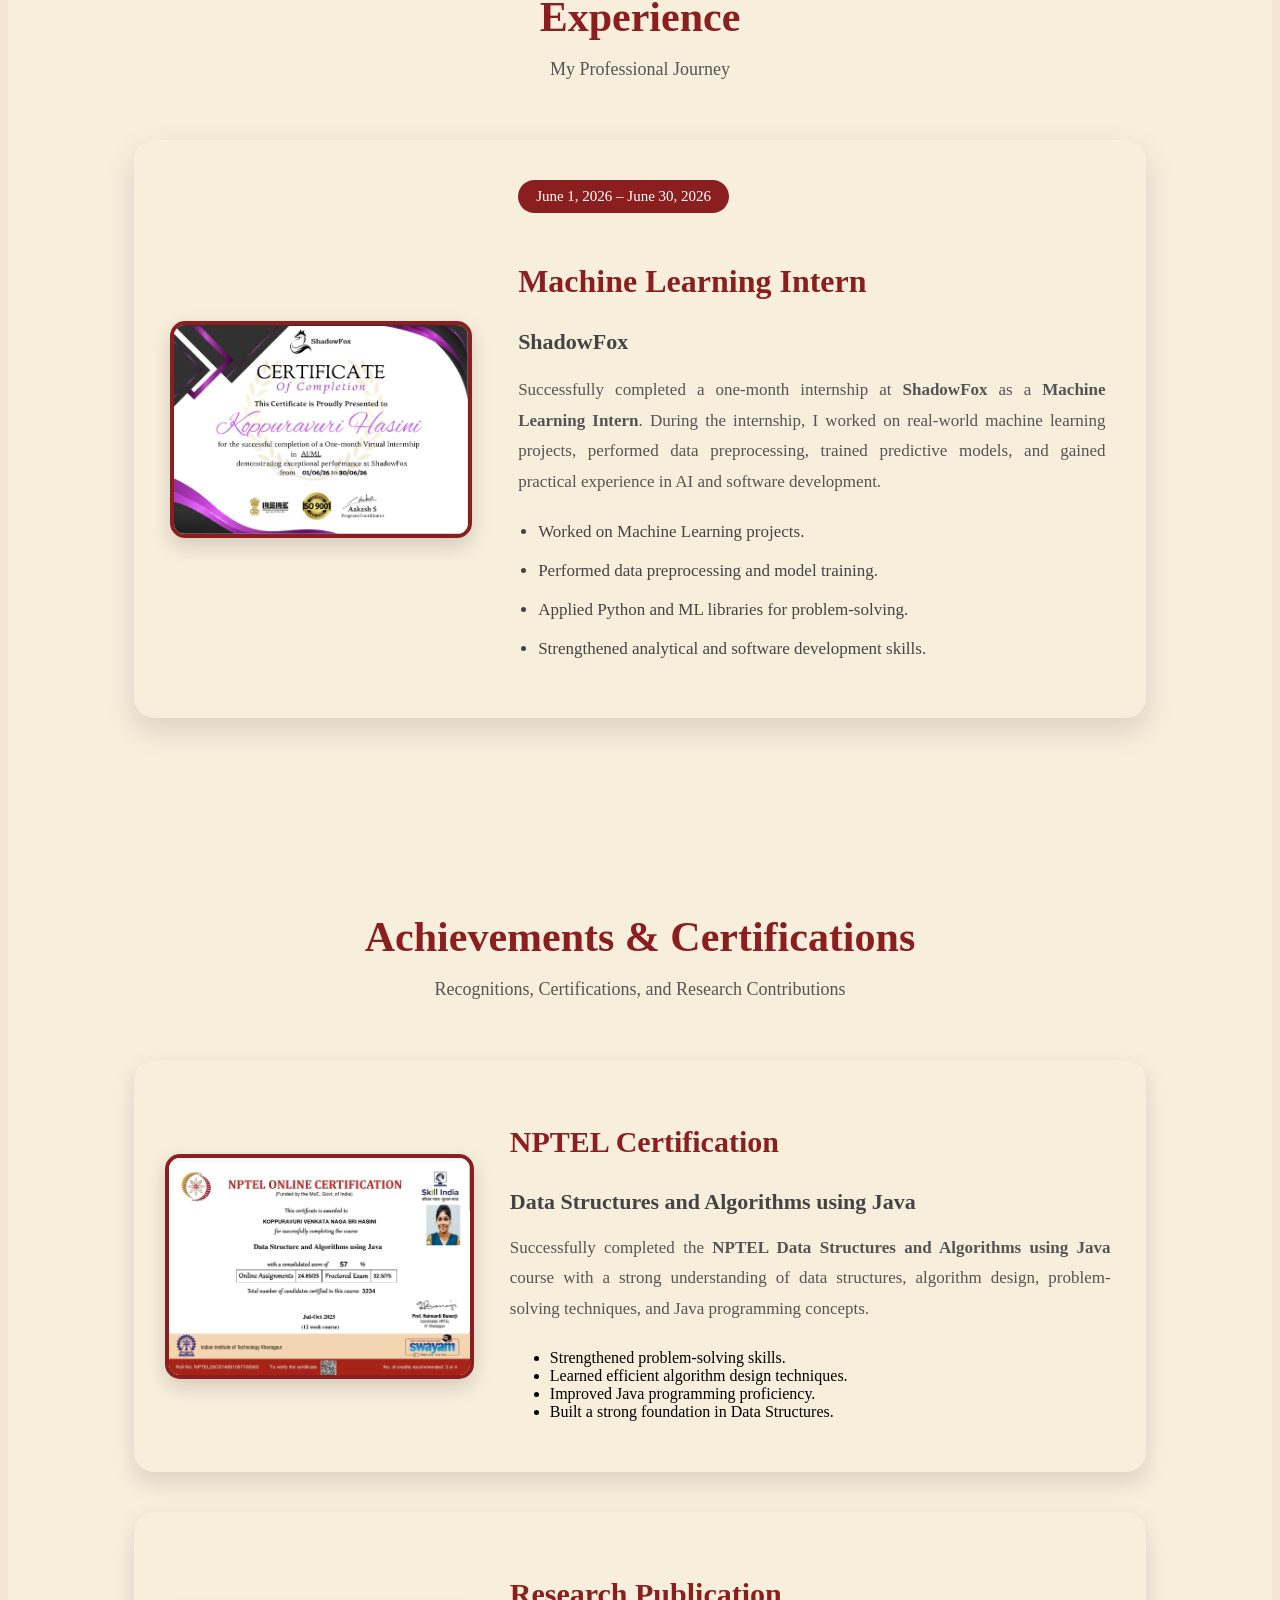
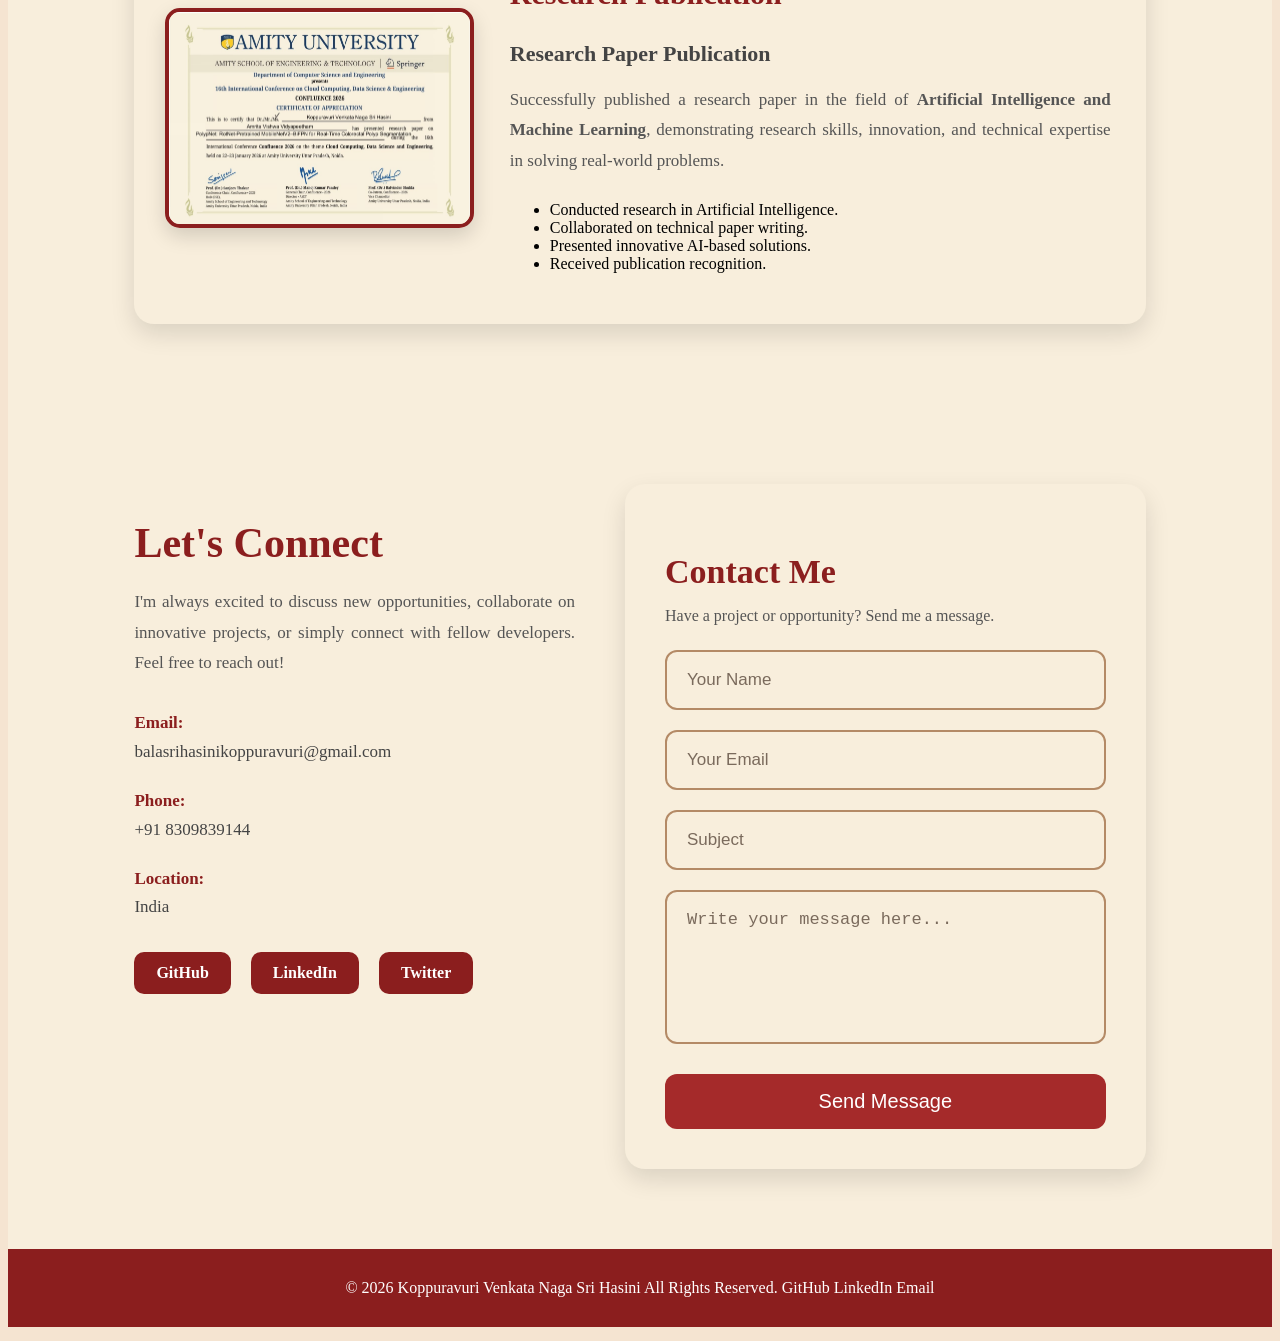
==== commit 2c6450b8: "Fix stylesheet link path in index.html" ====
--- a/index.html
+++ b/index.html
@@ -3,7 +3,7 @@
   <head>
     <meta charset="UTF-8" />
     <title>My Portfolio</title>
-    <link rel="stylesheet" href="/CSS/style.css" />
+    <link rel="stylesheet" href="CSS/style.css" />
     <script
       type="text/javascript"
       src="https://cdn.jsdelivr.net/npm/@emailjs/browser@4/dist/email.min.js"
--- a/CSS/style.css
+++ b/CSS/style.css
@@ -1,1276 +1,1097 @@
-html{
-    scroll-behavior: smooth;
+html {
+  scroll-behavior: smooth;
 }
 body {
-        background-color: rgba(244, 225, 203, 0.879);
-        padding-top: 90px;
-      }
-
-      .main{
-    position: fixed;
-    top:0;
-    left:0;
-    width:100%;
-    z-index:1000;
-    background:#F8EEDC;
-    box-shadow:0 2px 10px rgba(0,0,0,.1);
-
-    border:5px solid brown;
-    border-radius:45px;
-
-    padding:15px;
-
-    max-width:1450px;
-    margin:20px auto;
-    right:0;
-}
-
-.navbar{
-    display:flex;
-    justify-content:center;
-    align-items:center;
-    gap:10px;
-}
-
-.navbar a{
-    text-decoration:none;
-    color:brown;
-    font-size:16px;
-    padding:8px 16px;
-    transition:.3s;
-}
-
-.navbar a:hover{
-    color:rgb(32,23,23);
+  background-color: rgba(244, 225, 203, 0.879);
+  padding-top: 90px;
+}
+
+.main {
+  position: fixed;
+  top: 0;
+  left: 0;
+  width: 100%;
+  z-index: 1000;
+  background: #f8eedc;
+  box-shadow: 0 2px 10px rgba(0, 0, 0, 0.1);
+
+  border: 5px solid brown;
+  border-radius: 45px;
+
+  padding: 15px;
+
+  max-width: 1450px;
+  margin: 20px auto;
+  right: 0;
+}
+
+.navbar {
+  display: flex;
+  justify-content: center;
+  align-items: center;
+  gap: 10px;
+}
+
+.navbar a {
+  text-decoration: none;
+  color: brown;
+  font-size: 16px;
+  padding: 8px 16px;
+  transition: 0.3s;
+}
+
+.navbar a:hover {
+  color: rgb(32, 23, 23);
 }
 
 /* Hide hamburger on desktop */
-.menu-toggle{
-    display:none;
+.menu-toggle {
+  display: none;
 }
 
 /* Mobile Screen */
-@media (max-width:768px){
-
-    .menu-toggle{
-        display:block;
-        font-size:30px;
-        cursor:pointer;
-        color:brown;
-    }
-
-    .navbar{
-        justify-content:space-between;
-    }
-
-    .nav-links{
-        display:none;
-        flex-direction:column;
-        position:absolute;
-        top:90px;
-        left:20px;
-        right:20px;
-        background:#F8EEDC;
-        border:5px solid brown;
-        border-radius:20px;
-        padding:20px;
-    }
-
-    .nav-links.active{
-        display:flex;
-    }
-
-}
-       .main-div {
-        display: flex;
-        align-items: center;
-        justify-content: center;
-        gap: 180px;
-        margin-top: 50px;
-      }
-      .profile {
-        width: 300px;
-        border-radius: 250px;
-        height: 300px;
-        border: 2px solid brown;
-        margin-left: 0px;
-      }
-      .group {
-        display: flex;
-        flex-direction: column;
-      }
-
-@media (max-width:768px){
-
-    .navbar{
-        display:flex;
-        justify-content:space-between;
-        align-items:center;
-    }
-
-    .menu-toggle{
-        display:block;
-        font-size:32px;
-        color:brown;
-        cursor:pointer;
-    }
-
-    .nav-links{
-
-        display:none;
-
-        position:absolute;
-
-        top:85px;
-        left:15px;
-        right:15px;
-
-        background:#F8EEDC;
-
-        border:5px solid brown;
-
-        border-radius:20px;
-
-        flex-direction:column;
-
-        align-items:center;
-
-        padding:20px 0;
-
-        gap:20px;
-
-        z-index:9999;
-    }
-
-    .nav-links.active{
-
-        display:flex;
-
-    }
-
-}
-section{
-    scroll-margin-top: 100px;
+@media (max-width: 768px) {
+  .menu-toggle {
+    display: block;
+    font-size: 32px;
+    color: brown;
+    cursor: pointer;
+  }
+
+  .navbar {
+    justify-content: space-between;
+  }
+
+  .nav-links {
+    display: none;
+    position: absolute;
+    top: 90px;
+    left: 15px;
+    right: 15px;
+
+    background: #f8eedc;
+
+    border: 5px solid brown;
+    border-radius: 20px;
+
+    flex-direction: column;
+    align-items: center;
+
+    padding: 20px;
+
+    gap: 10px; /* Instead of large spacing */
+
+    z-index: 1000;
+  }
+
+  .nav-links.active {
+    display: flex;
+  }
+}
+.main-div {
+  display: flex;
+  align-items: center;
+  justify-content: center;
+  gap: 180px;
+  margin-top: 50px;
+}
+.profile {
+  width: 300px;
+  border-radius: 250px;
+  height: 300px;
+  border: 2px solid brown;
+  margin-left: 0px;
+}
+.group {
+  display: flex;
+  flex-direction: column;
+}
+
+@media (max-width: 768px) {
+  .navbar {
+    display: flex;
+    justify-content: space-between;
+    align-items: center;
+  }
+
+  .menu-toggle {
+    display: block;
+    font-size: 32px;
+    color: brown;
+    cursor: pointer;
+  }
+
+  .nav-links {
+    display: none;
+
+    position: absolute;
+
+    top: 85px;
+    left: 15px;
+    right: 15px;
+
+    background: #f8eedc;
+
+    border: 5px solid brown;
+
+    border-radius: 20px;
+
+    flex-direction: column;
+
+    align-items: center;
+
+    padding: 20px 0;
+
+    gap: 20px;
+
+    z-index: 9999;
+  }
+
+  .nav-links.active {
+    display: flex;
+  }
+}
+section {
+  scroll-margin-top: 100px;
 }
 
 /* hero Section */
-      .hero-content{
-    display: flex;
+.hero-content {
+  display: flex;
+  flex-direction: column;
+}
+
+.greeting {
+  font-size: 28px;
+  margin: 0;
+}
+
+.name {
+  font-size: 54px;
+  font-weight: bold;
+  margin: 0;
+  line-height: 1.1;
+}
+
+.role {
+  font-size: 30px;
+  color: #8b1e1e;
+  margin-top: 12px;
+  margin-bottom: 15px;
+}
+
+.description {
+  font-size: 18px;
+  line-height: 1.6;
+  max-width: 600px;
+  margin: 0;
+}
+
+/* About Section */
+
+#about {
+  padding: 80px 10%;
+  background-color: #f8eedc;
+  display: flex;
+  justify-content: center;
+  align-items: center;
+}
+.a h2 {
+  font-size: 42px;
+  color: #8b1e1e;
+  text-align: center;
+  margin-bottom: 30px;
+  position: relative;
+}
+
+.a h2::after {
+  content: "";
+  display: block;
+  width: 80px;
+  height: 4px;
+  background: #8b1e1e;
+  margin: 12px auto 0;
+  border-radius: 5px;
+}
+.a {
+  max-width: 900px;
+  background: #f8eedc;
+  padding: 40px 50px;
+  border-radius: 20px;
+  box-shadow: 0 10px 30px rgba(0, 0, 0, 0.1);
+  border-left: 6px solid #8b1e1e;
+}
+
+.a p {
+  font-size: 18px;
+  line-height: 1.9;
+  color: #333;
+  text-align: justify;
+  margin-bottom: 20px;
+}
+
+.a p:last-child {
+  margin-bottom: 0;
+}
+
+/* Education Section */
+
+#education {
+  padding: 80px 10%;
+  background: #f8eedc;
+}
+
+.e-heading {
+  text-align: center;
+  margin-bottom: 60px;
+}
+
+.e-heading h2 {
+  font-size: 42px;
+  color: #8b1e1e;
+}
+
+.e-heading p {
+  font-size: 18px;
+  color: #555;
+  margin-top: 10px;
+}
+
+/* Timeline */
+
+.timeline {
+  position: relative;
+  max-width: 900px;
+  margin: auto;
+  padding-left: 30px;
+  border-left: 4px solid #8b1e1e;
+}
+
+.timeline-item {
+  position: relative;
+  margin-bottom: 50px;
+}
+
+.timeline-dot {
+  position: absolute;
+  left: -41px;
+  top: 8px;
+  width: 18px;
+  height: 18px;
+  background: #8b1e1e;
+  border-radius: 50%;
+}
+
+.timeline-content {
+  background: #f8eedc;
+  padding: 25px;
+  border-radius: 15px;
+  box-shadow: 0 8px 20px rgba(0, 0, 0, 0.1);
+  transition: 0.3s;
+}
+
+.timeline-content:hover {
+  transform: translateY(-5px);
+}
+
+.year {
+  display: inline-block;
+  background: #8b1e1e;
+  color: #f8eedc;
+  padding: 6px 14px;
+  border-radius: 20px;
+  font-size: 14px;
+  margin-bottom: 15px;
+}
+
+.timeline-content h3 {
+  color: #8b1e1e;
+  margin-bottom: 8px;
+}
+
+.timeline-content h4 {
+  color: #333;
+  margin-bottom: 10px;
+  font-weight: 500;
+}
+
+.college {
+  color: #555;
+  margin-bottom: 10px;
+}
+
+.score {
+  font-size: 17px;
+}
+
+/* Skills Section */
+
+#skills {
+  padding: 80px 10%;
+  background: #f8eedc;
+}
+
+#skills h1 {
+  text-align: center;
+  font-size: 42px;
+  color: #8b1e1e;
+  margin-bottom: 50px;
+}
+
+/* Grid Layout */
+
+.skills-container {
+  display: grid;
+  grid-template-columns: repeat(auto-fit, minmax(180px, 1fr));
+  gap: 30px;
+}
+
+/* Skill Card */
+
+.s1 {
+  background: #bb3939;
+  border-radius: 18px;
+  padding: 30px 20px;
+  text-align: center;
+  box-shadow: 0 10px 25px rgba(0, 0, 0, 0.12);
+  transition: 0.3s;
+  cursor: pointer;
+  border: 2px solid transparent;
+}
+
+/* Logo */
+
+.s1 img {
+  width: 70px;
+  height: 70px;
+  object-fit: contain;
+  margin-bottom: 18px;
+}
+
+/* Skill Name */
+
+.s1 h2 {
+  font-size: 20px;
+  color: #f8eedc;
+  line-height: 1.4;
+}
+
+/* Hover Effect */
+
+.s1:hover {
+  transform: translateY(-10px);
+  border-color: #8b1e1e;
+  box-shadow: 0 20px 35px rgba(0, 0, 0, 0.18);
+}
+
+.s1:hover h2 {
+  color: #8b1e1e;
+}
+
+/* ==========================
+   Projects Section
+========================== */
+
+#projects {
+  padding: 80px 10%;
+  background: #f8eedc;
+}
+
+.project-heading {
+  text-align: center;
+  margin-bottom: 60px;
+}
+
+.project-heading h2 {
+  font-size: 42px;
+  color: #8b1e1e;
+  margin-bottom: 15px;
+}
+
+.project-heading p {
+  width: 70%;
+  margin: auto;
+  font-size: 18px;
+  color: #555;
+  line-height: 1.7;
+}
+
+/* ==========================
+   Project Grid
+========================== */
+
+.projects-container {
+  display: grid;
+  grid-template-columns: repeat(auto-fit, minmax(350px, 1fr));
+  gap: 35px;
+}
+
+/* ==========================
+   Project Card
+========================== */
+
+.project-card {
+  background: #f8eedc;
+  border-radius: 18px;
+  overflow: hidden;
+  box-shadow: 0 10px 25px rgba(0, 0, 0, 0.12);
+  transition: 0.4s;
+}
+
+.project-card:hover {
+  transform: translateY(-10px);
+  box-shadow: 0 20px 40px rgba(0, 0, 0, 0.18);
+}
+
+/* ==========================
+   Project Image
+========================== */
+
+.project-card img {
+  width: 100%;
+  height: 220px;
+  object-fit: cover;
+}
+
+/* ==========================
+   Project Title
+========================== */
+
+.project-card h3 {
+  font-size: 28px;
+  color: #8b1e1e;
+  padding: 20px 20px 10px;
+}
+
+/* ==========================
+   Description
+========================== */
+
+.project-card p {
+  padding: 0 20px;
+  font-size: 16px;
+  color: #555;
+  line-height: 1.7;
+  min-height: 90px;
+}
+
+/* ==========================
+   Buttons
+========================== */
+
+.project-buttons {
+  display: flex;
+  justify-content: space-between;
+  padding: 20px;
+}
+
+.project-buttons button {
+  width: 150px;
+  padding: 12px;
+
+  background: #8b1e1e;
+  color: white;
+
+  border: none;
+  border-radius: 10px;
+
+  cursor: pointer;
+
+  font-size: 15px;
+  font-weight: 600;
+
+  transition: 0.3s;
+}
+
+.project-buttons button:hover {
+  background: #6e1717;
+
+  transform: scale(1.05);
+}
+
+/* ==========================
+   Remove Anchor Underline
+========================== */
+
+.project-buttons a {
+  text-decoration: none;
+}
+
+/* ==========================
+   Experience Section
+========================== */
+
+#experience {
+  padding: 80px 10%;
+  background: #f8eedc;
+}
+
+.experience-heading {
+  text-align: center;
+  margin-bottom: 60px;
+}
+
+.experience-heading h2 {
+  font-size: 42px;
+  color: #8b1e1e;
+  margin-bottom: 10px;
+}
+
+.experience-heading p {
+  font-size: 18px;
+  color: #555;
+}
+
+/* ==========================
+   Experience Card
+========================== */
+
+.experience-card {
+  display: flex;
+  align-items: center;
+  justify-content: space-between;
+  gap: 50px;
+
+  background: #f8eedc;
+  padding: 40px;
+
+  border-radius: 20px;
+
+  box-shadow: 0 12px 30px rgba(0, 0, 0, 0.12);
+
+  transition: 0.4s;
+}
+
+.experience-card:hover {
+  transform: translateY(-8px);
+  box-shadow: 0 20px 40px rgba(0, 0, 0, 0.18);
+}
+
+/* ==========================
+   Certificate Image
+========================== */
+
+.experience-image {
+  flex: 1;
+  display: flex;
+  justify-content: center;
+}
+
+.experience-image img {
+  width: 100%;
+  max-width: 350px;
+
+  border-radius: 15px;
+
+  border: 4px solid #8b1e1e;
+
+  box-shadow: 0 8px 20px rgba(0, 0, 0, 0.15);
+
+  transition: 0.4s;
+}
+
+.experience-image img:hover {
+  transform: scale(1.03);
+}
+
+/* ==========================
+   Content
+========================== */
+
+.experience-content {
+  flex: 2;
+}
+
+.duration {
+  display: inline-block;
+
+  background: #8b1e1e;
+
+  color: #fff;
+
+  padding: 8px 18px;
+
+  border-radius: 25px;
+
+  font-size: 15px;
+
+  margin-bottom: 18px;
+}
+
+.experience-content h3 {
+  font-size: 32px;
+
+  color: #8b1e1e;
+
+  margin-bottom: 8px;
+}
+
+.experience-content h4 {
+  font-size: 22px;
+
+  color: #444;
+
+  margin-bottom: 20px;
+}
+
+.experience-content p {
+  font-size: 17px;
+
+  color: #555;
+
+  line-height: 1.8;
+
+  margin-bottom: 20px;
+
+  text-align: justify;
+}
+
+/* ==========================
+   Bullet Points
+========================== */
+
+.experience-content ul {
+  padding-left: 20px;
+}
+
+.experience-content li {
+  margin-bottom: 12px;
+
+  font-size: 17px;
+
+  color: #444;
+
+  line-height: 1.6;
+}
+
+/* ==========================
+   Responsive Design
+========================== */
+
+@media (max-width: 900px) {
+  .experience-card {
     flex-direction: column;
-}
-
-.greeting{
-    font-size: 28px;
-    margin: 0;
-}
-
-
-
-.name{
-    font-size: 54px;
-    font-weight: bold;
-    margin: 0;
-    line-height: 1.1;
-}
-
-.role{
-    font-size: 30px;
-    color: #8B1E1E;
-    margin-top: 12px;
-    margin-bottom: 15px;
-}
-
-.description{
-    font-size: 18px;
-    line-height: 1.6;
-    max-width: 600px;
-    margin: 0;
-}
-
-
-/* About Section */
-
-#about{
-    padding: 80px 10%;
-    background-color: #F8EEDC;
-    display: flex;
+
+    text-align: center;
+  }
+
+  .experience-content {
+    text-align: left;
+  }
+
+  .experience-image img {
+    max-width: 300px;
+  }
+}
+
+/* ==========================
+   Achievements Section
+========================== */
+
+#achievements {
+  padding: 80px 10%;
+  background: #f8eedc;
+}
+
+.achievement-heading {
+  text-align: center;
+  margin-bottom: 60px;
+}
+
+.achievement-heading h2 {
+  font-size: 42px;
+  color: #8b1e1e;
+  margin-bottom: 10px;
+}
+
+.achievement-heading p {
+  font-size: 18px;
+  color: #555;
+}
+
+/* ==========================
+   Achievement Cards
+========================== */
+
+.achievement-container {
+  display: flex;
+  flex-direction: column;
+  gap: 40px;
+}
+
+.achievement-card {
+  display: flex;
+  align-items: center;
+  gap: 40px;
+
+  background: #f8eedc;
+  padding: 35px;
+
+  border-radius: 20px;
+
+  box-shadow: 0 10px 25px rgba(0, 0, 0, 0.12);
+
+  transition: 0.4s;
+}
+
+.achievement-card:hover {
+  transform: translateY(-8px);
+
+  box-shadow: 0 20px 40px rgba(0, 0, 0, 0.18);
+}
+
+/* ==========================
+   Certificate Image
+========================== */
+
+.achievement-image {
+  flex: 1;
+  display: flex;
+  justify-content: center;
+}
+
+.achievement-image img {
+  width: 100%;
+  max-width: 320px;
+
+  border-radius: 15px;
+
+  border: 4px solid #8b1e1e;
+
+  box-shadow: 0 8px 20px rgba(0, 0, 0, 0.15);
+
+  transition: 0.4s;
+}
+
+.achievement-image img:hover {
+  transform: scale(1.03);
+}
+
+/* ==========================
+   Content
+========================== */
+
+.achievement-content {
+  flex: 2;
+}
+
+.achievement-content h3 {
+  font-size: 30px;
+
+  color: #8b1e1e;
+
+  margin-bottom: 8px;
+}
+
+.achievement-content h4 {
+  font-size: 22px;
+
+  color: #444;
+
+  margin-bottom: 18px;
+}
+
+.achievement-content p {
+  font-size: 17px;
+
+  color: #555;
+
+  line-height: 1.8;
+
+  text-align: justify;
+
+  margin-bottom: 25px;
+}
+
+/* ==========================
+   Button
+========================== */
+
+.achievement-content button {
+  background: #8b1e1e;
+
+  color: white;
+
+  border: none;
+
+  padding: 12px 28px;
+
+  border-radius: 10px;
+
+  font-size: 16px;
+
+  font-weight: 600;
+
+  cursor: pointer;
+
+  transition: 0.3s;
+}
+
+.achievement-content button:hover {
+  background: #6e1717;
+
+  transform: scale(1.05);
+}
+
+.achievement-content a {
+  text-decoration: none;
+}
+
+/* ==========================
+   Responsive
+========================== */
+
+@media (max-width: 900px) {
+  .achievement-card {
+    flex-direction: column;
+
+    text-align: center;
+  }
+
+  .achievement-content {
+    text-align: left;
+  }
+
+  .achievement-image img {
+    max-width: 280px;
+  }
+}
+
+/* ==========================
+   Contact Section
+========================== */
+
+#contact {
+  padding: 80px 10%;
+  background: #f8eedc;
+}
+
+.contact-container {
+  display: flex;
+  justify-content: space-between;
+  gap: 50px;
+  align-items: flex-start;
+}
+
+.contact-info {
+  flex: 1;
+}
+
+.contact-info h2 {
+  font-size: 42px;
+  color: #8b1e1e;
+  margin-bottom: 20px;
+}
+
+.contact-info > p {
+  font-size: 17px;
+  color: #555;
+  line-height: 1.8;
+  margin-bottom: 30px;
+  text-align: justify;
+}
+
+.contact-details p {
+  margin-bottom: 20px;
+  font-size: 17px;
+  color: #444;
+  line-height: 1.7;
+}
+
+.contact-details strong {
+  color: #8b1e1e;
+}
+
+.social-links {
+  margin-top: 30px;
+  display: flex;
+  gap: 20px;
+  flex-wrap: wrap;
+}
+
+.social-links a {
+  text-decoration: none;
+  color: #fff;
+  background: #8b1e1e;
+  padding: 12px 22px;
+  border-radius: 10px;
+  font-weight: 600;
+  transition: 0.3s;
+}
+
+.social-links a:hover {
+  background: #6e1717;
+  transform: translateY(-4px);
+}
+
+.contact-form {
+  flex: 1;
+  background: #f8eedc;
+  padding: 35px;
+  border-radius: 20px;
+  box-shadow: 0 12px 30px rgba(0, 0, 0, 0.12);
+}
+
+.contact-form h2 {
+  font-size: 34px;
+  color: #8b1e1e;
+  margin-bottom: 10px;
+}
+
+.contact-form p {
+  color: #555;
+  margin-bottom: 25px;
+}
+
+.contact-form form {
+  display: flex;
+  flex-direction: column;
+}
+
+.contact-form {
+  background: #f8eedc;
+
+  padding: 40px;
+
+  border-radius: 20px;
+
+  box-shadow: 0 10px 25px rgba(0, 0, 0, 0.12);
+}
+
+.contact-form form {
+  display: flex;
+  flex-direction: column;
+
+  gap: 20px;
+}
+
+.contact-form input,
+.contact-form textarea {
+  width: 100%;
+
+  padding: 18px 20px;
+
+  background: #f8eedc; /* same as body */
+
+  border: 2px solid #b48a66;
+
+  border-radius: 12px;
+
+  font-size: 17px;
+
+  color: #333;
+
+  outline: none;
+
+  transition: 0.3s;
+
+  box-sizing: border-box;
+}
+
+.contact-form input::placeholder,
+.contact-form textarea::placeholder {
+  color: #7a6a5c;
+}
+
+.contact-form input:focus,
+.contact-form textarea:focus {
+  border-color: brown;
+
+  box-shadow: 0 0 8px rgba(165, 42, 42, 0.2);
+}
+
+.contact-form input:focus,
+.contact-form textarea:focus {
+  border-color: #8b1e1e;
+}
+
+.contact-form textarea {
+  resize: none;
+}
+
+.contact-form button {
+  margin-top: 10px;
+
+  padding: 16px;
+
+  border: none;
+
+  border-radius: 12px;
+
+  background: brown;
+
+  color: white;
+
+  font-size: 20px;
+
+  cursor: pointer;
+
+  transition: 0.3s;
+}
+
+.contact-form button:hover {
+  transform: translateY(-2px);
+
+  background: #7d1d1d;
+}
+
+/* ==========================
+   Footer
+========================== */
+
+footer {
+  background: #8b1e1e;
+  color: white;
+
+  text-align: center;
+
+  padding: 25px 10%;
+
+  font-size: 16px;
+
+  line-height: 1.8;
+}
+
+/* ==========================
+   Responsive
+========================== */
+
+@media (max-width: 900px) {
+  .contact-container {
+    flex-direction: column;
+  }
+
+  .contact-form {
+    width: 100%;
+  }
+
+  .social-links {
     justify-content: center;
-    align-items: center;
-}
- .a h2{
-    font-size: 42px;
-    color: #8B1E1E;
-    text-align: center;
-    margin-bottom: 30px;
-    position: relative;
-}
-
-.a h2::after{
-    content: "";
-    display: block;
-    width: 80px;
-    height: 4px;
-    background: #8B1E1E;
-    margin: 12px auto 0;
-    border-radius: 5px;
-}
-.a{
-    max-width: 900px;
-    background: #F8EEDC;
-    padding: 40px 50px;
-    border-radius: 20px;
-    box-shadow: 0 10px 30px rgba(0,0,0,0.1);
-    border-left: 6px solid #8B1E1E;
-}
-
-.a p{
-    font-size: 18px;
-    line-height: 1.9;
-    color: #333;
-    text-align: justify;
-    margin-bottom: 20px;
-}
-
-.a p:last-child{
-    margin-bottom: 0;
-}
-
-/* Education Section */
-
-#education{
-    padding:80px 10%;
-    background:#F8EEDC;
-}
-
-.e-heading{
-    text-align:center;
-    margin-bottom:60px;
-}
-
-.e-heading h2{
-    font-size:42px;
-    color:#8B1E1E;
-}
-
-.e-heading p{
-    font-size:18px;
-    color:#555;
-    margin-top:10px;
-}
-
-/* Timeline */
-
-.timeline{
-    position:relative;
-    max-width:900px;
-    margin:auto;
-    padding-left:30px;
-    border-left:4px solid #8B1E1E;
-}
-
-.timeline-item{
-    position:relative;
-    margin-bottom:50px;
-}
-
-.timeline-dot{
-    position:absolute;
-    left:-41px;
-    top:8px;
-    width:18px;
-    height:18px;
-    background:#8B1E1E;
-    border-radius:50%;
-}
-
-.timeline-content{
-    background:#F8EEDC;
-    padding:25px;
-    border-radius:15px;
-    box-shadow:0 8px 20px rgba(0,0,0,.1);
-    transition:.3s;
-}
-
-.timeline-content:hover{
-    transform:translateY(-5px);
-}
-
-.year{
-    display:inline-block;
-    background:#8B1E1E;
-    color:#F8EEDC;
-    padding:6px 14px;
-    border-radius:20px;
-    font-size:14px;
-    margin-bottom:15px;
-}
-
-.timeline-content h3{
-    color:#8B1E1E;
-    margin-bottom:8px;
-}
-
-.timeline-content h4{
-    color:#333;
-    margin-bottom:10px;
-    font-weight:500;
-}
-
-.college{
-    color:#555;
-    margin-bottom:10px;
-}
-
-.score{
-    font-size:17px;
-}
-
-
-/* Skills Section */
-
-#skills{
-    padding:80px 10%;
-    background:#F8EEDC;
-}
-
-#skills h1{
-    text-align:center;
-    font-size:42px;
-    color:#8B1E1E;
-    margin-bottom:50px;
-}
-
-/* Grid Layout */
-
-.skills-container{
-    display:grid;
-    grid-template-columns:repeat(auto-fit,minmax(180px,1fr));
-    gap:30px;
-}
-
-/* Skill Card */
-
-.s1{
-    background:#bb3939;
-    border-radius:18px;
-    padding:30px 20px;
-    text-align:center;
-    box-shadow:0 10px 25px rgba(0,0,0,.12);
-    transition:.3s;
-    cursor:pointer;
-    border:2px solid transparent;
-}
-
-/* Logo */
-
-.s1 img{
-    width:70px;
-    height:70px;
-    object-fit:contain;
-    margin-bottom:18px;
-}
-
-/* Skill Name */
-
-.s1 h2{
-    font-size:20px;
-    color:#F8EEDC;
-    line-height:1.4;
-}
-
-/* Hover Effect */
-
-.s1:hover{
-    transform:translateY(-10px);
-    border-color:#8B1E1E;
-    box-shadow:0 20px 35px rgba(0,0,0,.18);
-}
-
-.s1:hover h2{
-    color:#8B1E1E;
-}
-
-
-
-/* ==========================
-   Projects Section
-========================== */
-
-#projects{
-    padding:80px 10%;
-    background:#F8EEDC;
-}
-
-.project-heading{
-    text-align:center;
-    margin-bottom:60px;
-}
-
-.project-heading h2{
-    font-size:42px;
-    color:#8B1E1E;
-    margin-bottom:15px;
-}
-
-.project-heading p{
-    width:70%;
-    margin:auto;
-    font-size:18px;
-    color:#555;
-    line-height:1.7;
-}
-
-/* ==========================
-   Project Grid
-========================== */
-
-.projects-container{
-    display:grid;
-    grid-template-columns:repeat(auto-fit,minmax(350px,1fr));
-    gap:35px;
-}
-
-/* ==========================
-   Project Card
-========================== */
-
-.project-card{
-    background:#F8EEDC;
-    border-radius:18px;
-    overflow:hidden;
-    box-shadow:0 10px 25px rgba(0,0,0,.12);
-    transition:.4s;
-}
-
-.project-card:hover{
-    transform:translateY(-10px);
-    box-shadow:0 20px 40px rgba(0,0,0,.18);
-}
-
-/* ==========================
-   Project Image
-========================== */
-
-.project-card img{
-    width:100%;
-    height:220px;
-    object-fit:cover;
-}
-
-/* ==========================
-   Project Title
-========================== */
-
-.project-card h3{
-    font-size:28px;
-    color:#8B1E1E;
-    padding:20px 20px 10px;
-}
-
-/* ==========================
-   Description
-========================== */
-
-.project-card p{
-    padding:0 20px;
-    font-size:16px;
-    color:#555;
-    line-height:1.7;
-    min-height:90px;
-}
-
-/* ==========================
-   Buttons
-========================== */
-
-.project-buttons{
-    display:flex;
-    justify-content:space-between;
-    padding:20px;
-}
-
-.project-buttons button{
-
-    width:150px;
-    padding:12px;
-
-    background:#8B1E1E;
-    color:white;
-
-    border:none;
-    border-radius:10px;
-
-    cursor:pointer;
-
-    font-size:15px;
-    font-weight:600;
-
-    transition:.3s;
-}
-
-.project-buttons button:hover{
-
-    background:#6E1717;
-
-    transform:scale(1.05);
-
-}
-
-/* ==========================
-   Remove Anchor Underline
-========================== */
-
-.project-buttons a{
-
-    text-decoration:none;
-
-}
-
-
-
-/* ==========================
-   Experience Section
-========================== */
-
-#experience{
-    padding:80px 10%;
-    background:#F8EEDC;
-}
-
-.experience-heading{
-    text-align:center;
-    margin-bottom:60px;
-}
-
-.experience-heading h2{
-    font-size:42px;
-    color:#8B1E1E;
-    margin-bottom:10px;
-}
-
-.experience-heading p{
-    font-size:18px;
-    color:#555;
-}
-
-/* ==========================
-   Experience Card
-========================== */
-
-.experience-card{
-    display:flex;
-    align-items:center;
-    justify-content:space-between;
-    gap:50px;
-
-    background:#F8EEDC;
-    padding:40px;
-
-    border-radius:20px;
-
-    box-shadow:0 12px 30px rgba(0,0,0,.12);
-
-    transition:.4s;
-}
-
-.experience-card:hover{
-    transform:translateY(-8px);
-    box-shadow:0 20px 40px rgba(0,0,0,.18);
-}
-
-/* ==========================
-   Certificate Image
-========================== */
-
-.experience-image{
-    flex:1;
-    display:flex;
-    justify-content:center;
-}
-
-.experience-image img{
-
-    width:100%;
-    max-width:350px;
-
-    border-radius:15px;
-
-    border:4px solid #8B1E1E;
-
-    box-shadow:0 8px 20px rgba(0,0,0,.15);
-
-    transition:.4s;
-
-}
-
-.experience-image img:hover{
-
-    transform:scale(1.03);
-
-}
-
-/* ==========================
-   Content
-========================== */
-
-.experience-content{
-
-    flex:2;
-
-}
-
-.duration{
-
-    display:inline-block;
-
-    background:#8B1E1E;
-
-    color:#fff;
-
-    padding:8px 18px;
-
-    border-radius:25px;
-
-    font-size:15px;
-
-    margin-bottom:18px;
-
-}
-
-.experience-content h3{
-
-    font-size:32px;
-
-    color:#8B1E1E;
-
-    margin-bottom:8px;
-
-}
-
-.experience-content h4{
-
-    font-size:22px;
-
-    color:#444;
-
-    margin-bottom:20px;
-
-}
-
-.experience-content p{
-
-    font-size:17px;
-
-    color:#555;
-
-    line-height:1.8;
-
-    margin-bottom:20px;
-
-    text-align:justify;
-
-}
-
-/* ==========================
-   Bullet Points
-========================== */
-
-.experience-content ul{
-
-    padding-left:20px;
-
-}
-
-.experience-content li{
-
-    margin-bottom:12px;
-
-    font-size:17px;
-
-    color:#444;
-
-    line-height:1.6;
-
-}
-
-/* ==========================
-   Responsive Design
-========================== */
-
-@media(max-width:900px){
-
-    .experience-card{
-
-        flex-direction:column;
-
-        text-align:center;
-
-    }
-
-    .experience-content{
-
-        text-align:left;
-
-    }
-
-    .experience-image img{
-
-        max-width:300px;
-
-    }
-
-}
-
-
-
-/* ==========================
-   Achievements Section
-========================== */
-
-#achievements{
-    padding:80px 10%;
-    background:#F8EEDC;
-}
-
-.achievement-heading{
-    text-align:center;
-    margin-bottom:60px;
-}
-
-.achievement-heading h2{
-    font-size:42px;
-    color:#8B1E1E;
-    margin-bottom:10px;
-}
-
-.achievement-heading p{
-    font-size:18px;
-    color:#555;
-}
-
-/* ==========================
-   Achievement Cards
-========================== */
-
-.achievement-container{
-    display:flex;
-    flex-direction:column;
-    gap:40px;
-}
-
-.achievement-card{
-    display:flex;
-    align-items:center;
-    gap:40px;
-
-    background:#F8EEDC;
-    padding:35px;
-
-    border-radius:20px;
-
-    box-shadow:0 10px 25px rgba(0,0,0,.12);
-
-    transition:.4s;
-}
-
-.achievement-card:hover{
-
-    transform:translateY(-8px);
-
-    box-shadow:0 20px 40px rgba(0,0,0,.18);
-
-}
-
-/* ==========================
-   Certificate Image
-========================== */
-
-.achievement-image{
-    flex:1;
-    display:flex;
-    justify-content:center;
-}
-
-.achievement-image img{
-
-    width:100%;
-    max-width:320px;
-
-    border-radius:15px;
-
-    border:4px solid #8B1E1E;
-
-    box-shadow:0 8px 20px rgba(0,0,0,.15);
-
-    transition:.4s;
-
-}
-
-.achievement-image img:hover{
-
-    transform:scale(1.03);
-
-}
-
-/* ==========================
-   Content
-========================== */
-
-.achievement-content{
-
-    flex:2;
-
-}
-
-.achievement-content h3{
-
-    font-size:30px;
-
-    color:#8B1E1E;
-
-    margin-bottom:8px;
-
-}
-
-.achievement-content h4{
-
-    font-size:22px;
-
-    color:#444;
-
-    margin-bottom:18px;
-
-}
-
-.achievement-content p{
-
-    font-size:17px;
-
-    color:#555;
-
-    line-height:1.8;
-
-    text-align:justify;
-
-    margin-bottom:25px;
-
-}
-
-/* ==========================
-   Button
-========================== */
-
-.achievement-content button{
-
-    background:#8B1E1E;
-
-    color:white;
-
-    border:none;
-
-    padding:12px 28px;
-
-    border-radius:10px;
-
-    font-size:16px;
-
-    font-weight:600;
-
-    cursor:pointer;
-
-    transition:.3s;
-
-}
-
-.achievement-content button:hover{
-
-    background:#6E1717;
-
-    transform:scale(1.05);
-
-}
-
-.achievement-content a{
-
-    text-decoration:none;
-
-}
-
-/* ==========================
-   Responsive
-========================== */
-
-@media(max-width:900px){
-
-    .achievement-card{
-
-        flex-direction:column;
-
-        text-align:center;
-
-    }
-
-    .achievement-content{
-
-        text-align:left;
-
-    }
-
-    .achievement-image img{
-
-        max-width:280px;
-
-    }
-
-}
-
-/* ==========================
-   Contact Section
-========================== */
-
-#contact{
-    padding:80px 10%;
-    background:#F8EEDC;
-}
-
-.contact-container{
-    display:flex;
-    justify-content:space-between;
-    gap:50px;
-    align-items:flex-start;
-}
-
-
-
-.contact-info{
-    flex:1;
-}
-
-.contact-info h2{
-    font-size:42px;
-    color:#8B1E1E;
-    margin-bottom:20px;
-}
-
-.contact-info>p{
-    font-size:17px;
-    color:#555;
-    line-height:1.8;
-    margin-bottom:30px;
-    text-align:justify;
-}
-
-.contact-details p{
-    margin-bottom:20px;
-    font-size:17px;
-    color:#444;
-    line-height:1.7;
-}
-
-.contact-details strong{
-    color:#8B1E1E;
-}
-
-
-
-.social-links{
-    margin-top:30px;
-    display:flex;
-    gap:20px;
-    flex-wrap:wrap;
-}
-
-.social-links a{
-    text-decoration:none;
-    color:#fff;
-    background:#8B1E1E;
-    padding:12px 22px;
-    border-radius:10px;
-    font-weight:600;
-    transition:.3s;
-}
-
-.social-links a:hover{
-    background:#6E1717;
-    transform:translateY(-4px);
-}
-
-
-
-.contact-form{
-    flex:1;
-    background:#F8EEDC;
-    padding:35px;
-    border-radius:20px;
-    box-shadow:0 12px 30px rgba(0,0,0,.12);
-}
-
-.contact-form h2{
-    font-size:34px;
-    color:#8B1E1E;
-    margin-bottom:10px;
-}
-
-.contact-form p{
-    color:#555;
-    margin-bottom:25px;
-}
-
-.contact-form form{
-    display:flex;
-    flex-direction:column;
-}
-
-.contact-form{
-
-    background:#F8EEDC;
-
-    padding:40px;
-
-    border-radius:20px;
-
-    box-shadow:0 10px 25px rgba(0,0,0,.12);
-
-}
-
-.contact-form form{
-
-    display:flex;
-    flex-direction:column;
-
-    gap:20px;
-
-}
-
-.contact-form input,
-.contact-form textarea{
-
-    width:100%;
-
-    padding:18px 20px;
-
-    background:#F8EEDC;      /* same as body */
-
-    border:2px solid #b48a66;
-
-    border-radius:12px;
-
-    font-size:17px;
-
-    color:#333;
-
-    outline:none;
-
-    transition:.3s;
-
-    box-sizing:border-box;
-
-}
-
-.contact-form input::placeholder,
-.contact-form textarea::placeholder{
-
-    color:#7a6a5c;
-
-}
-
-.contact-form input:focus,
-.contact-form textarea:focus{
-
-    border-color:brown;
-
-    box-shadow:0 0 8px rgba(165,42,42,.2);
-
-}
-
-.contact-form input:focus,
-.contact-form textarea:focus{
-
-    border-color:#8B1E1E;
-
-}
-
-.contact-form textarea{
-
-    resize:none;
-
-}
-
-.contact-form button{
-
-    margin-top:10px;
-
-    padding:16px;
-
-    border:none;
-
-    border-radius:12px;
-
-    background:brown;
-
-    color:white;
-
-    font-size:20px;
-
-    cursor:pointer;
-
-    transition:.3s;
-
-}
-
-.contact-form button:hover{
-
-    transform:translateY(-2px);
-
-    background:#7d1d1d;
-
-}
-
-/* ==========================
-   Footer
-========================== */
-
-footer{
-
-    background:#8B1E1E;
-    color:white;
-
-    text-align:center;
-
-    padding:25px 10%;
-
-    font-size:16px;
-
-    line-height:1.8;
-
-}
-
-/* ==========================
-   Responsive
-========================== */
-
-@media(max-width:900px){
-
-    .contact-container{
-
-        flex-direction:column;
-
-    }
-
-    .contact-form{
-
-        width:100%;
-
-    }
-
-    .social-links{
-
-        justify-content:center;
-
-    }
-
-}
-
-.hero-buttons{
-    margin-top:30px;
-}
-
-.resume-btn{
-
-    text-decoration:none;
-
-    background:#8B1E1E;
-    color:white;
-
-    padding:15px 30px;
-
-    border-radius:10px;
-
-    font-size:18px;
-    font-weight:600;
-
-    transition:.3s;
-
-}
-
-.resume-btn:hover{
-
-    background:#6E1717;
-
-    transform:translateY(-3px);
-
-}
-@media (max-width:768px){
-
-    .menu-toggle{
-        display:block;
-        font-size:32px;
-        color:brown;
-        cursor:pointer;
-    }
-
-    .navbar{
-        justify-content:space-between;
-    }
-
-    .nav-links{
-
-        display:none;
-
-        position:absolute;
-
-        top:90px;
-
-        left:0;
-
-        width:100%;
-
-        background:#F8EEDC;
-
-        border:5px solid brown;
-
-        border-radius:20px;
-
-        flex-direction:column;
-
-        align-items:center;
-
-        padding:20px;
-
-        transition: all 0.3s ease;
-
-    }
-
-    .nav-links.active{
-
-        display:flex;
-
-    }
-
-}
-
-.nav-links{
-    display:none;
-    position:absolute;
-    top:90px;
-    left:15px;
-    right:15px;
-
-    background:#F8EEDC;
-
-    border:5px solid brown;
-    border-radius:20px;
-
-    flex-direction:column;
-    align-items:center;
-
-    padding:20px;
-
-    gap:10px;      /* Instead of large spacing */
-
-    z-index:1000;
-}
-
-.nav-links.active{
-    display:flex;
-}
+  }
+}
+
+.hero-buttons {
+  margin-top: 30px;
+}
+
+.resume-btn {
+  text-decoration: none;
+
+  background: #8b1e1e;
+  color: white;
+
+  padding: 15px 30px;
+
+  border-radius: 10px;
+
+  font-size: 18px;
+  font-weight: 600;
+
+  transition: 0.3s;
+}
+
+.resume-btn:hover {
+  background: #6e1717;
+
+  transform: translateY(-3px);
+}
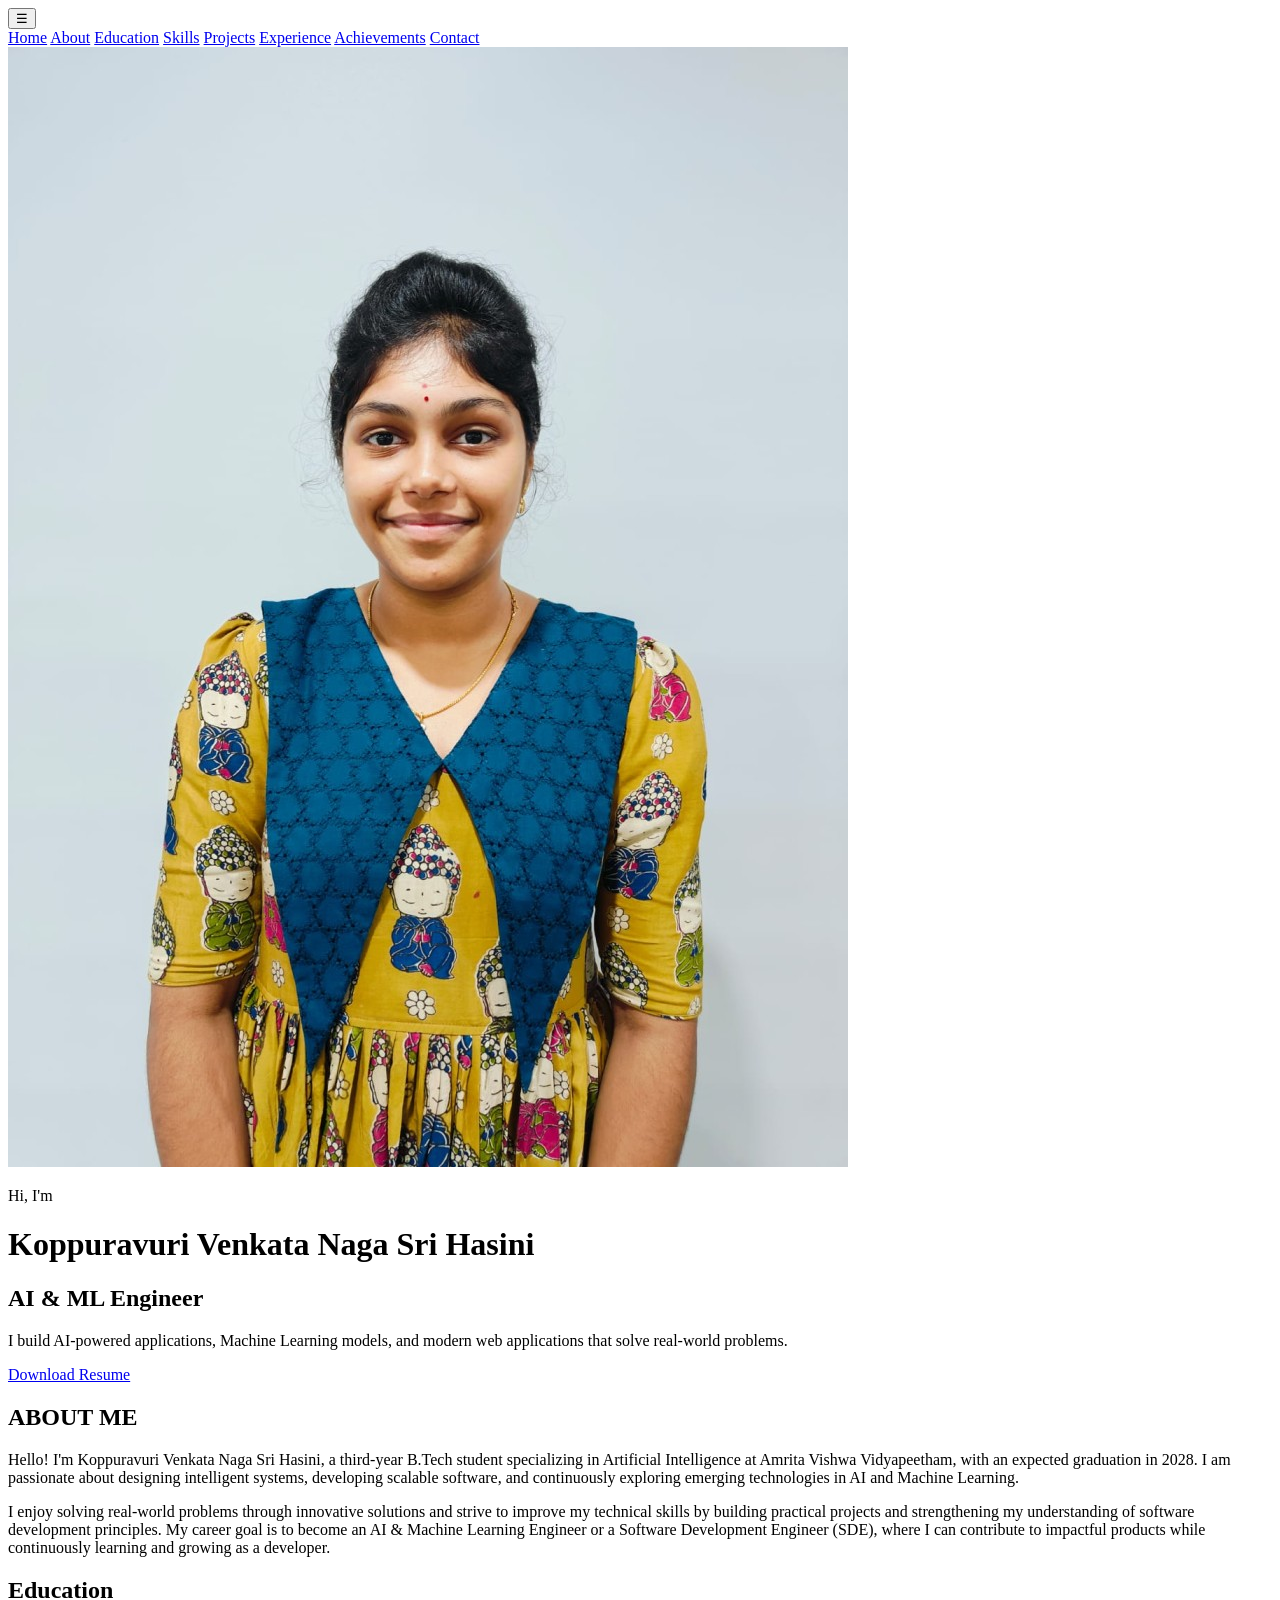
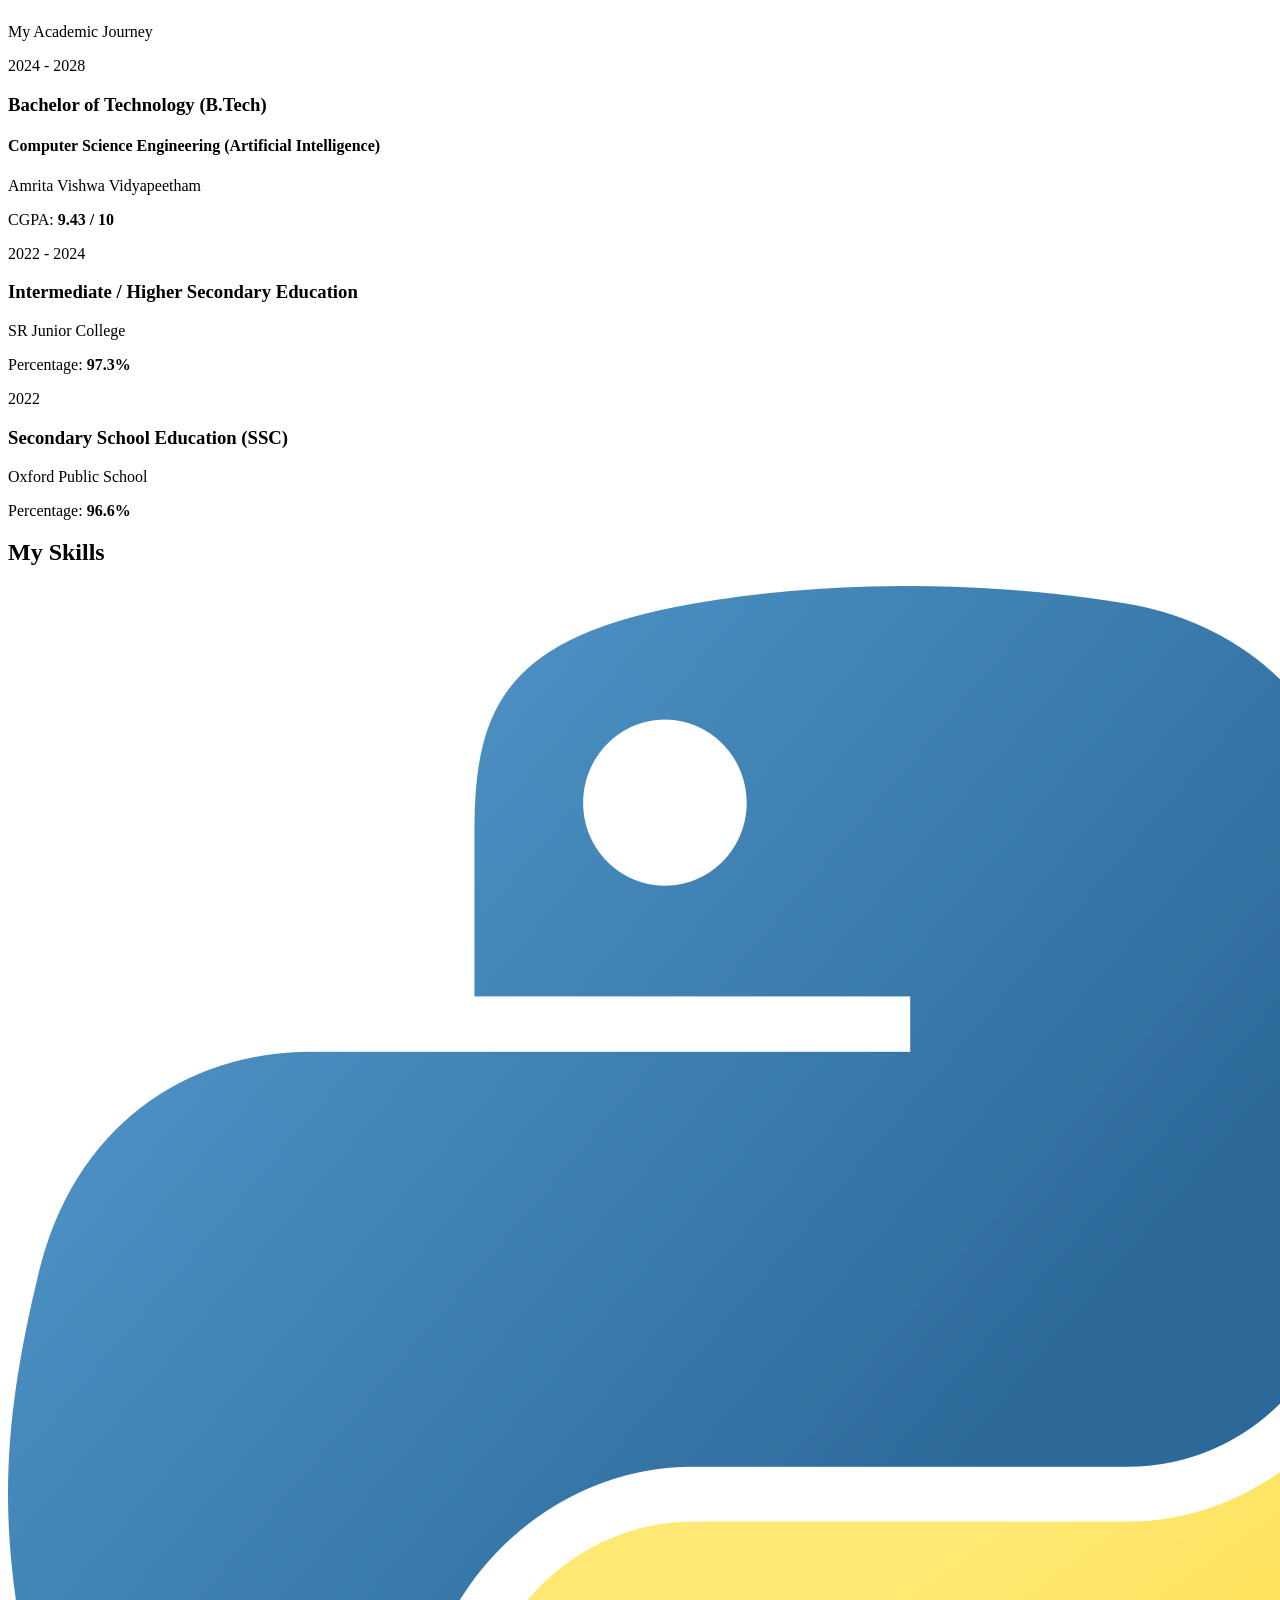
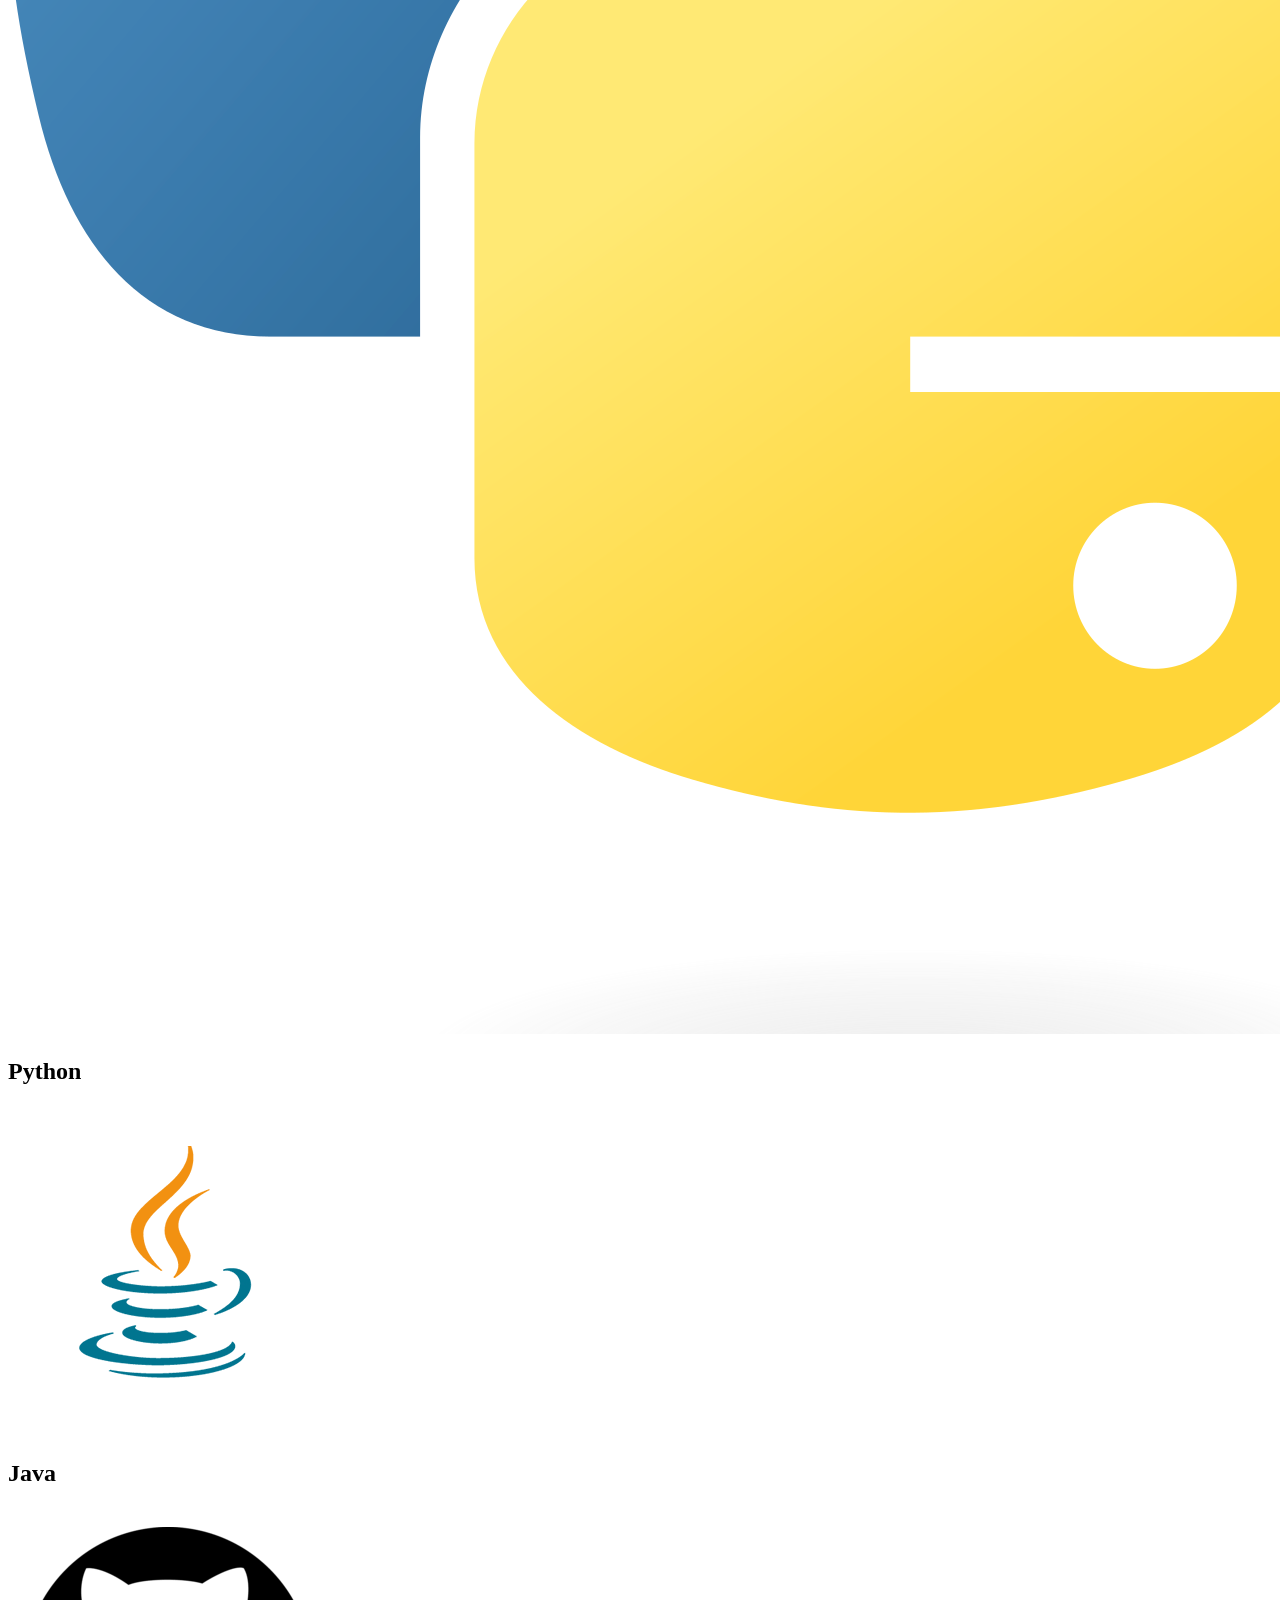
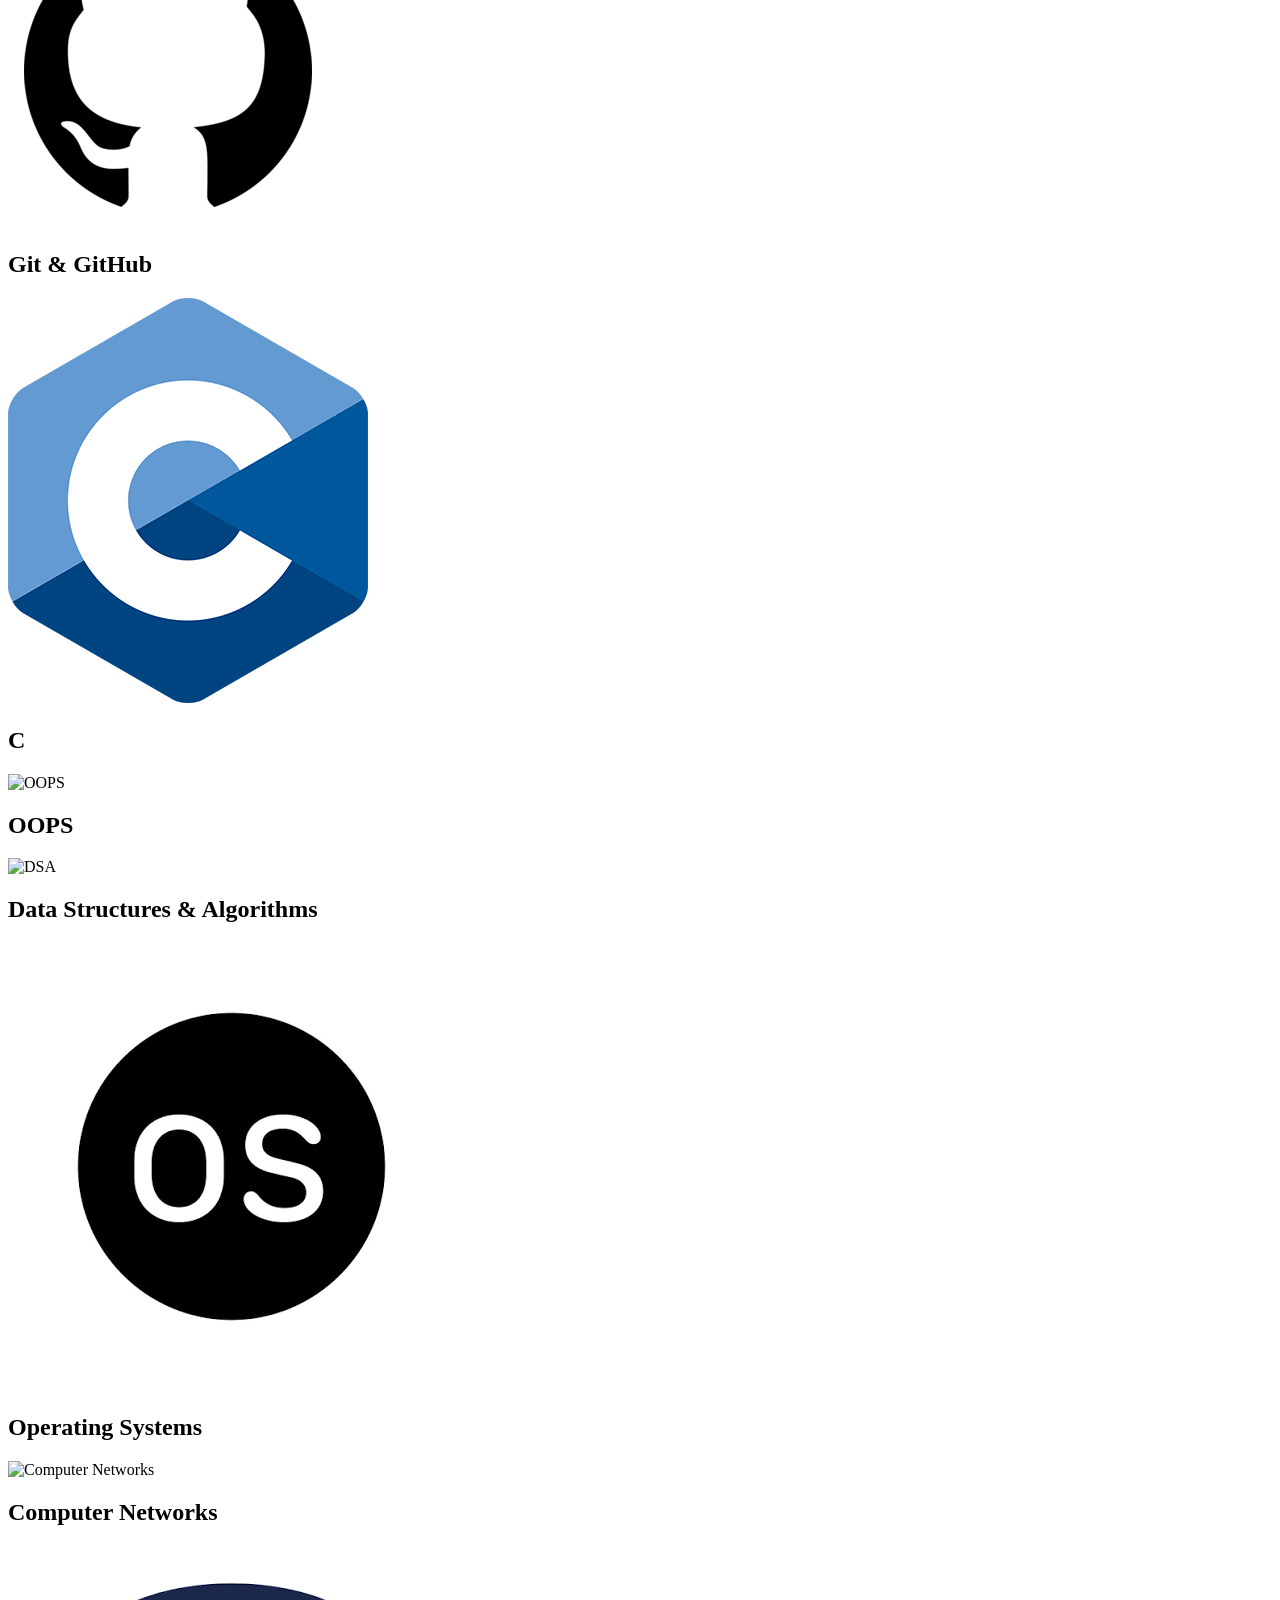
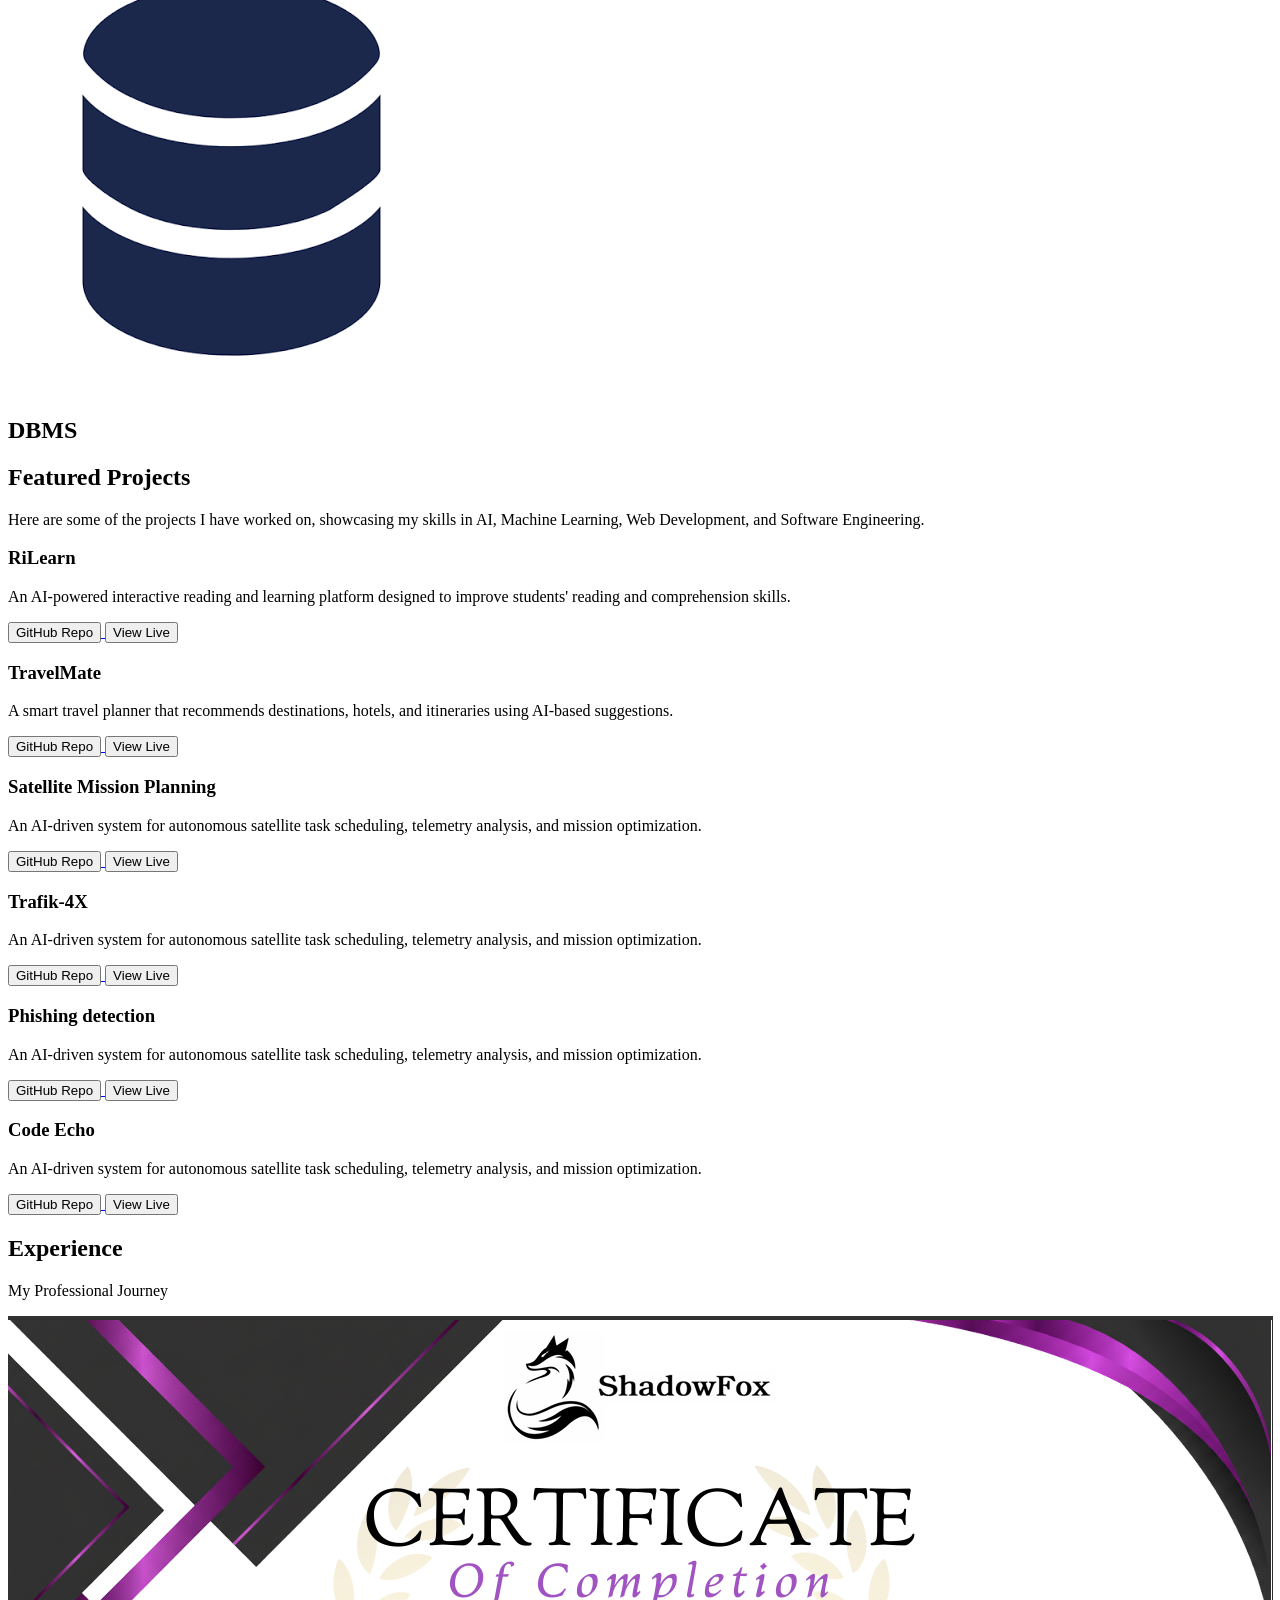
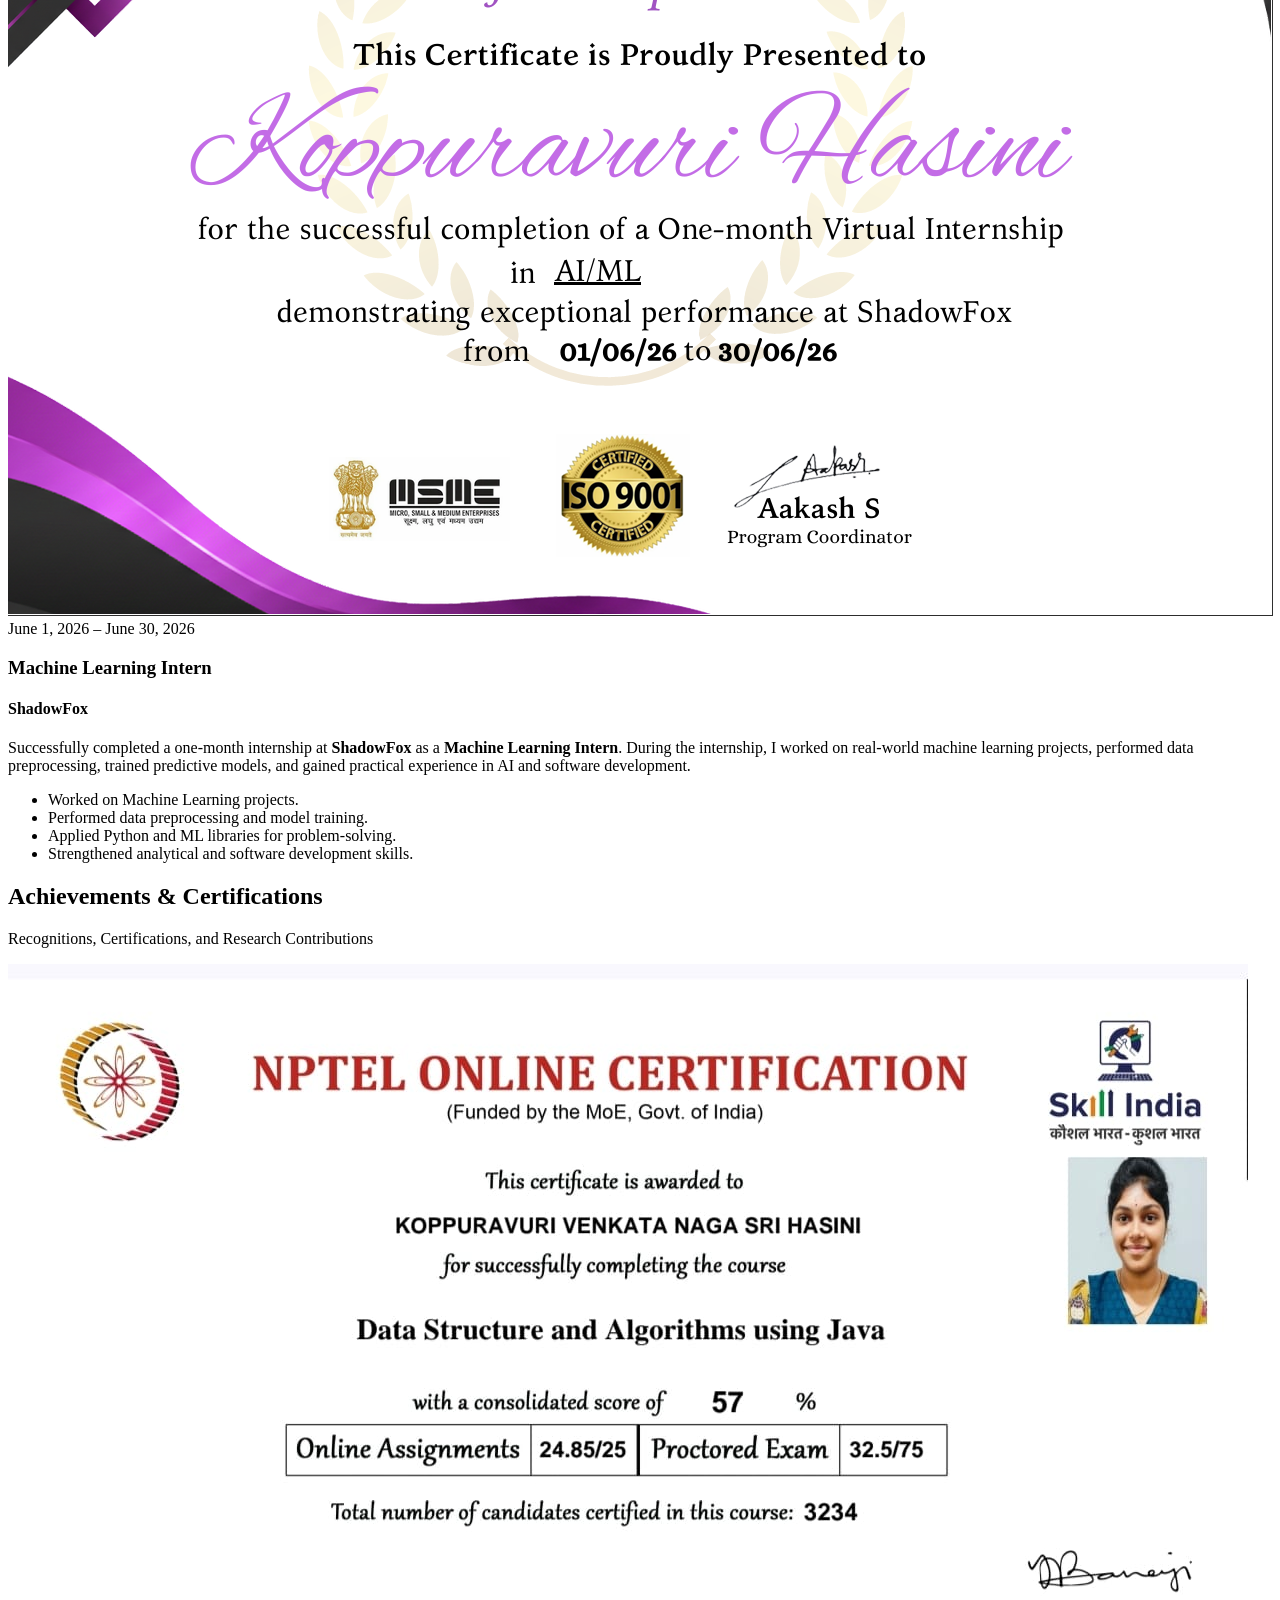
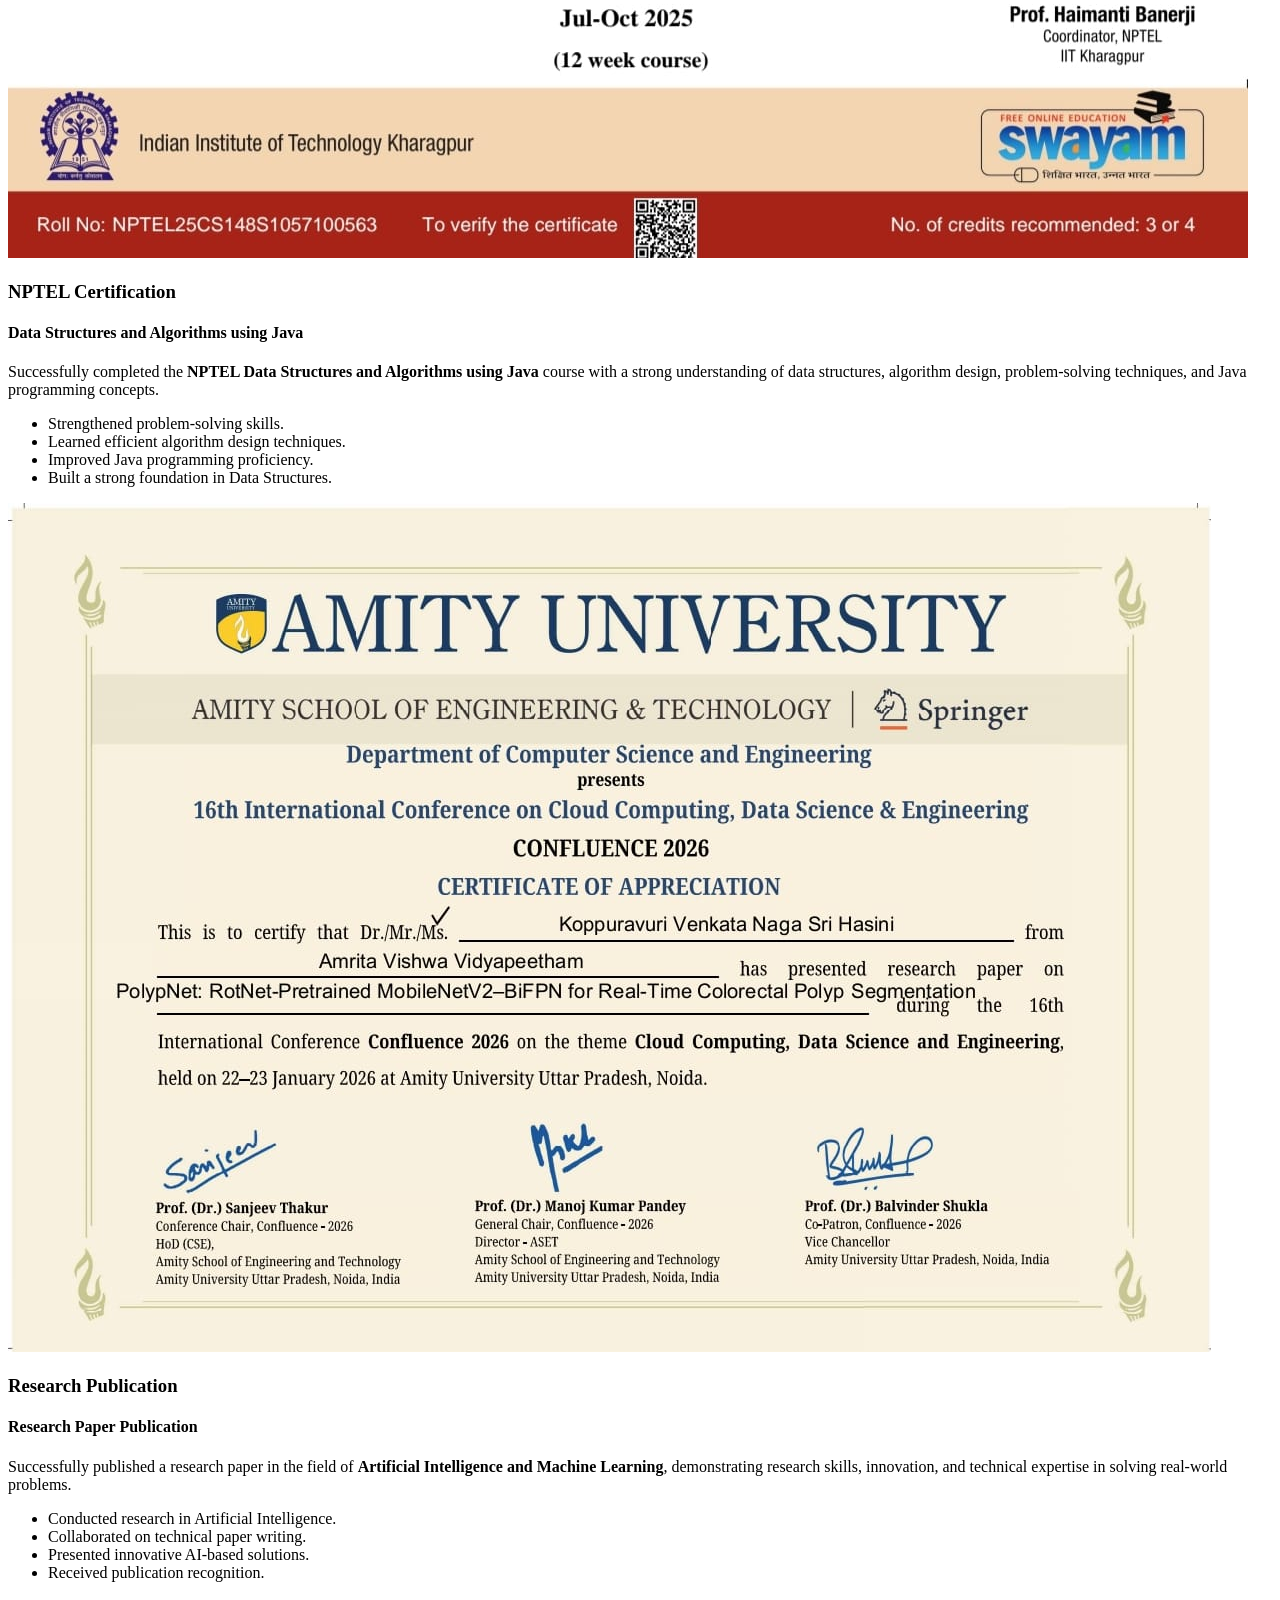
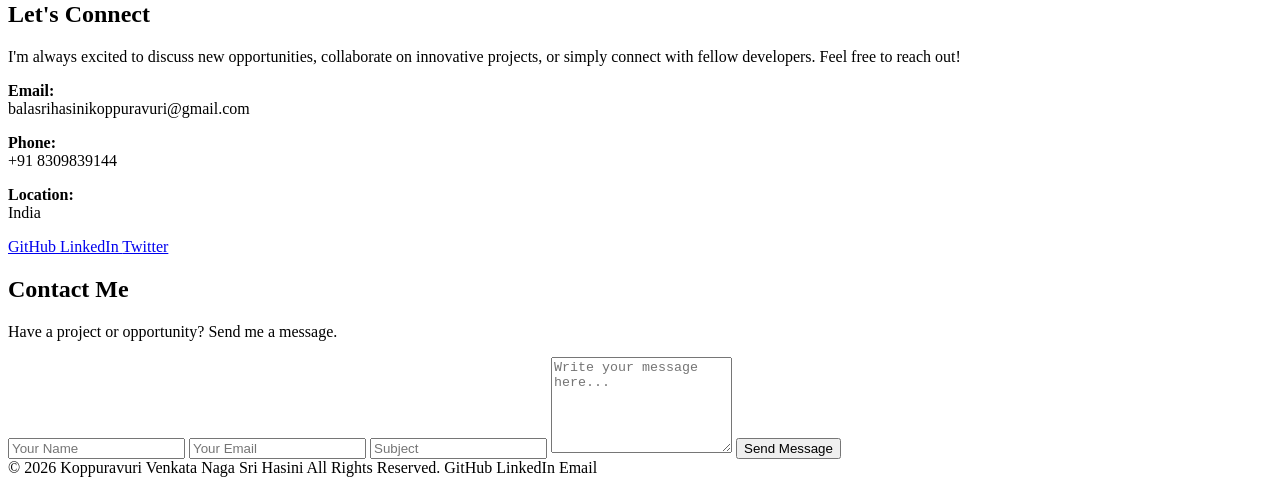
==== commit 19301918: "Folder Name changes" ====
--- a/index.html
+++ b/index.html
@@ -3,7 +3,7 @@
   <head>
     <meta charset="UTF-8" />
     <title>My Portfolio</title>
-    <link rel="stylesheet" href="CSS/style.css" />
+    <link rel="stylesheet" href="css/style.css" />
     <script
       type="text/javascript"
       src="https://cdn.jsdelivr.net/npm/@emailjs/browser@4/dist/email.min.js"
@@ -15,12 +15,11 @@
         });
       })();
     </script>
-    <script src="Js/script.js"></script>
   </head>
   <body>
     <header class="main">
       <nav class="navbar">
-        <div class="menu-toggle" id="menu-toggle">☰</div>
+        <button class="menu-toggle" id="menu-toggle">☰</button>
 
         <div class="nav-links" id="nav-links">
           <a href="#">Home</a>
@@ -468,7 +467,7 @@
                 LinkedIn
               </a>
 
-              <a href="https://twitter.com/yourusername" target="_blank">
+              <a href="https://x.com/Hasini_Kopp07" target="_blank">
                 Twitter
               </a>
             </div>
@@ -523,5 +522,6 @@
         LinkedIn Email
       </footer>
     </main>
+    <script src="js/script.js"></script>
   </body>
 </html>
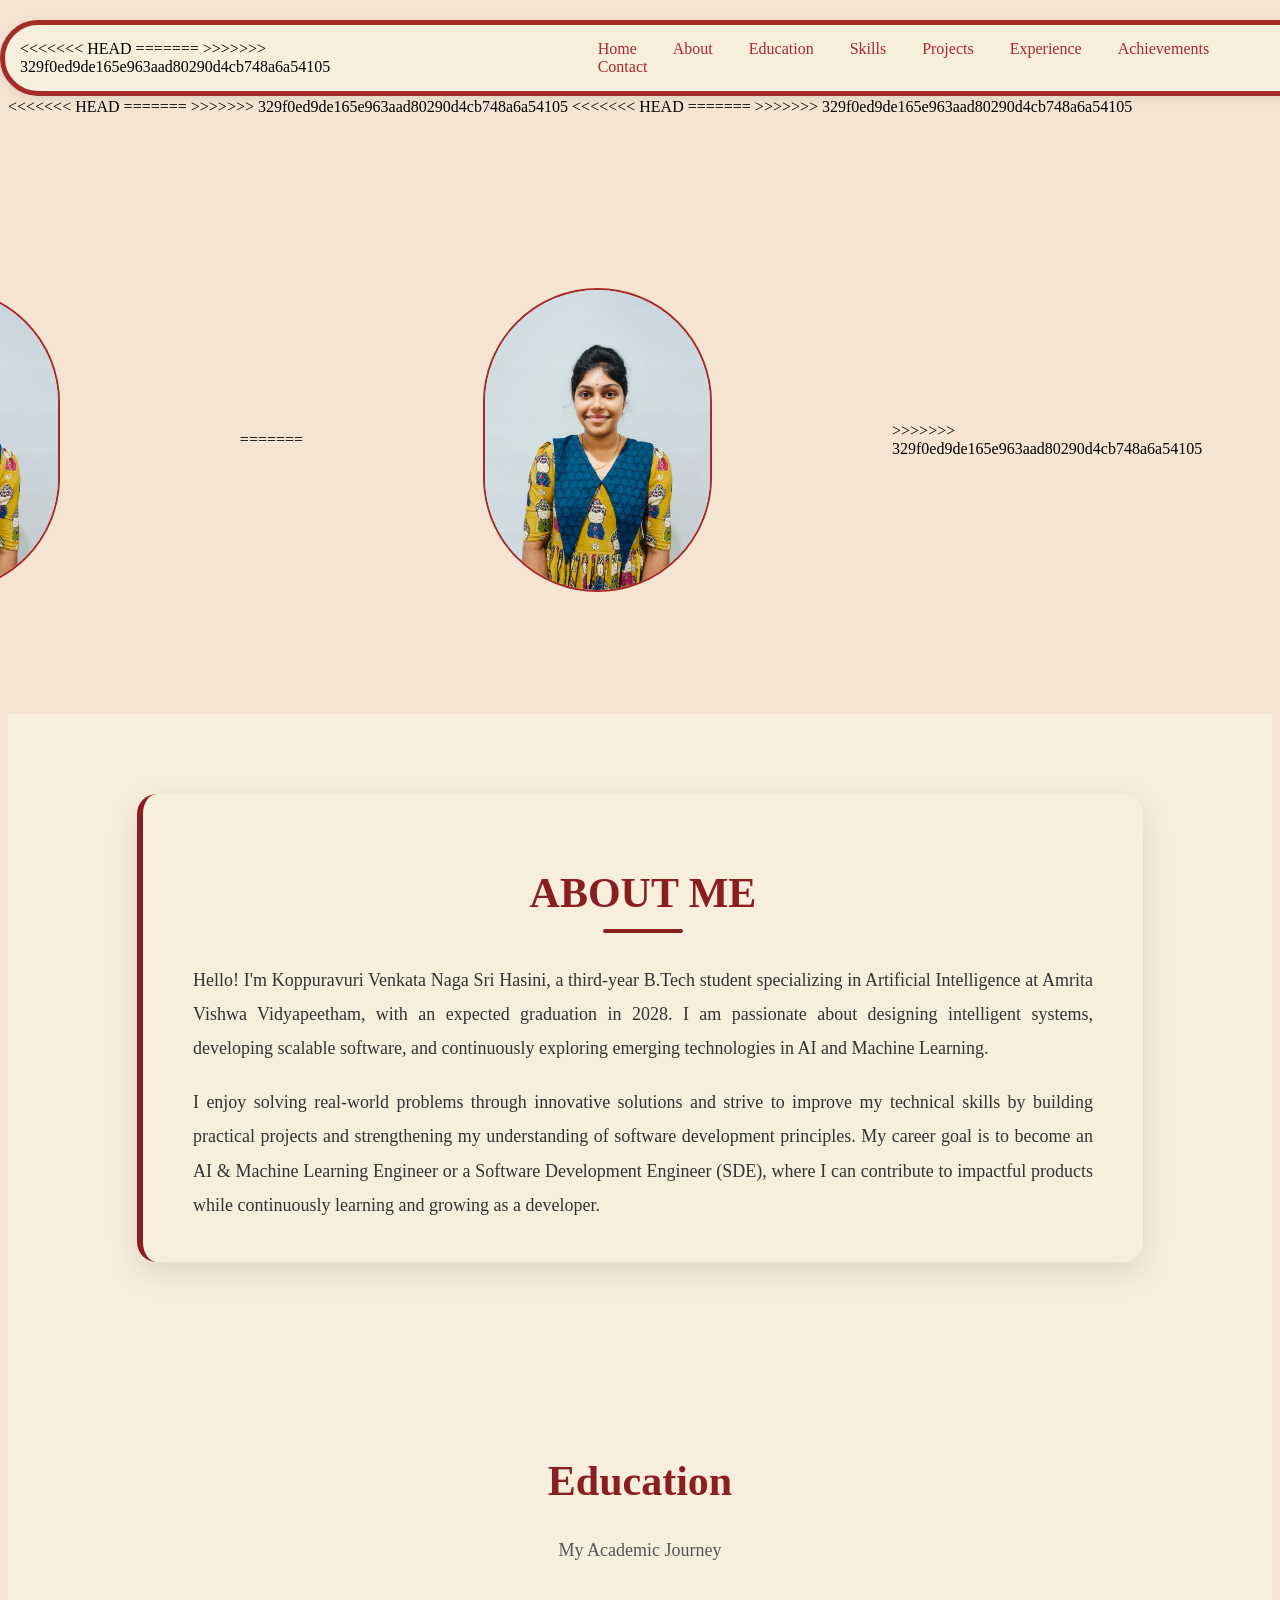
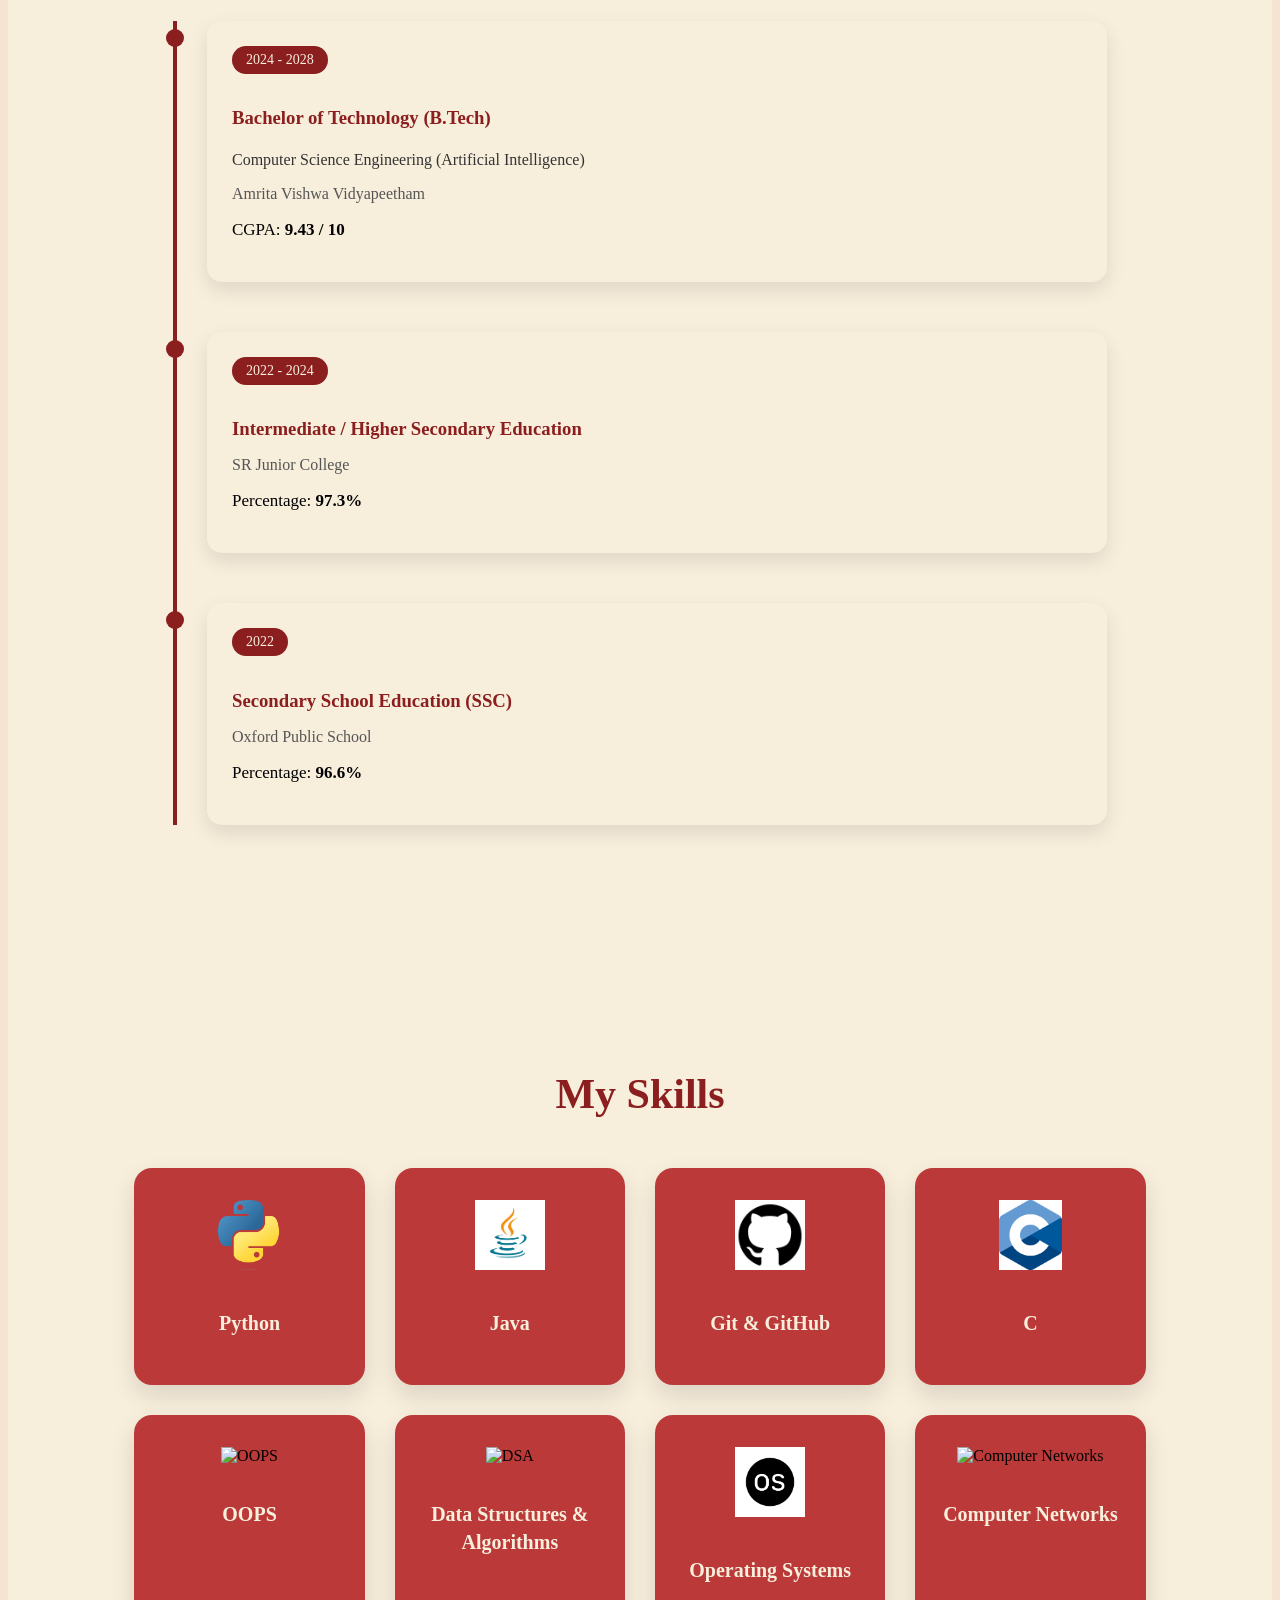
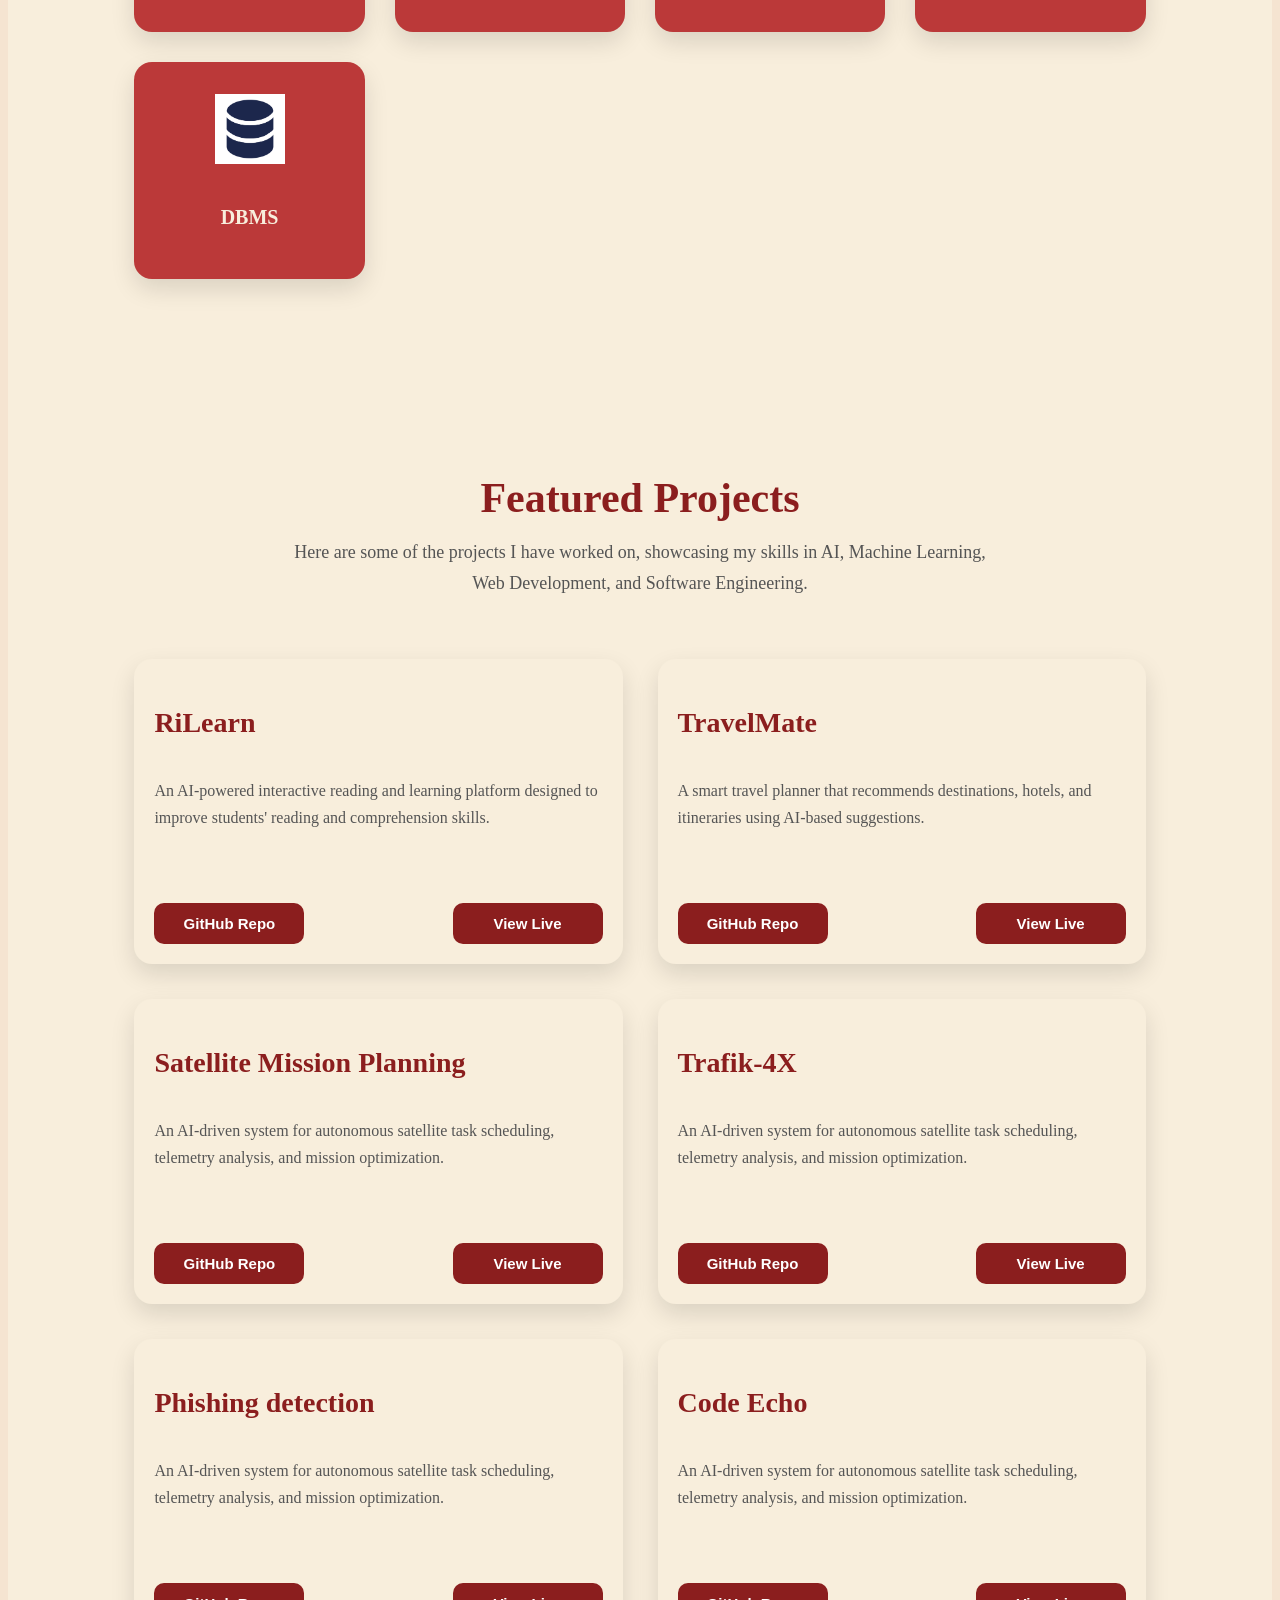
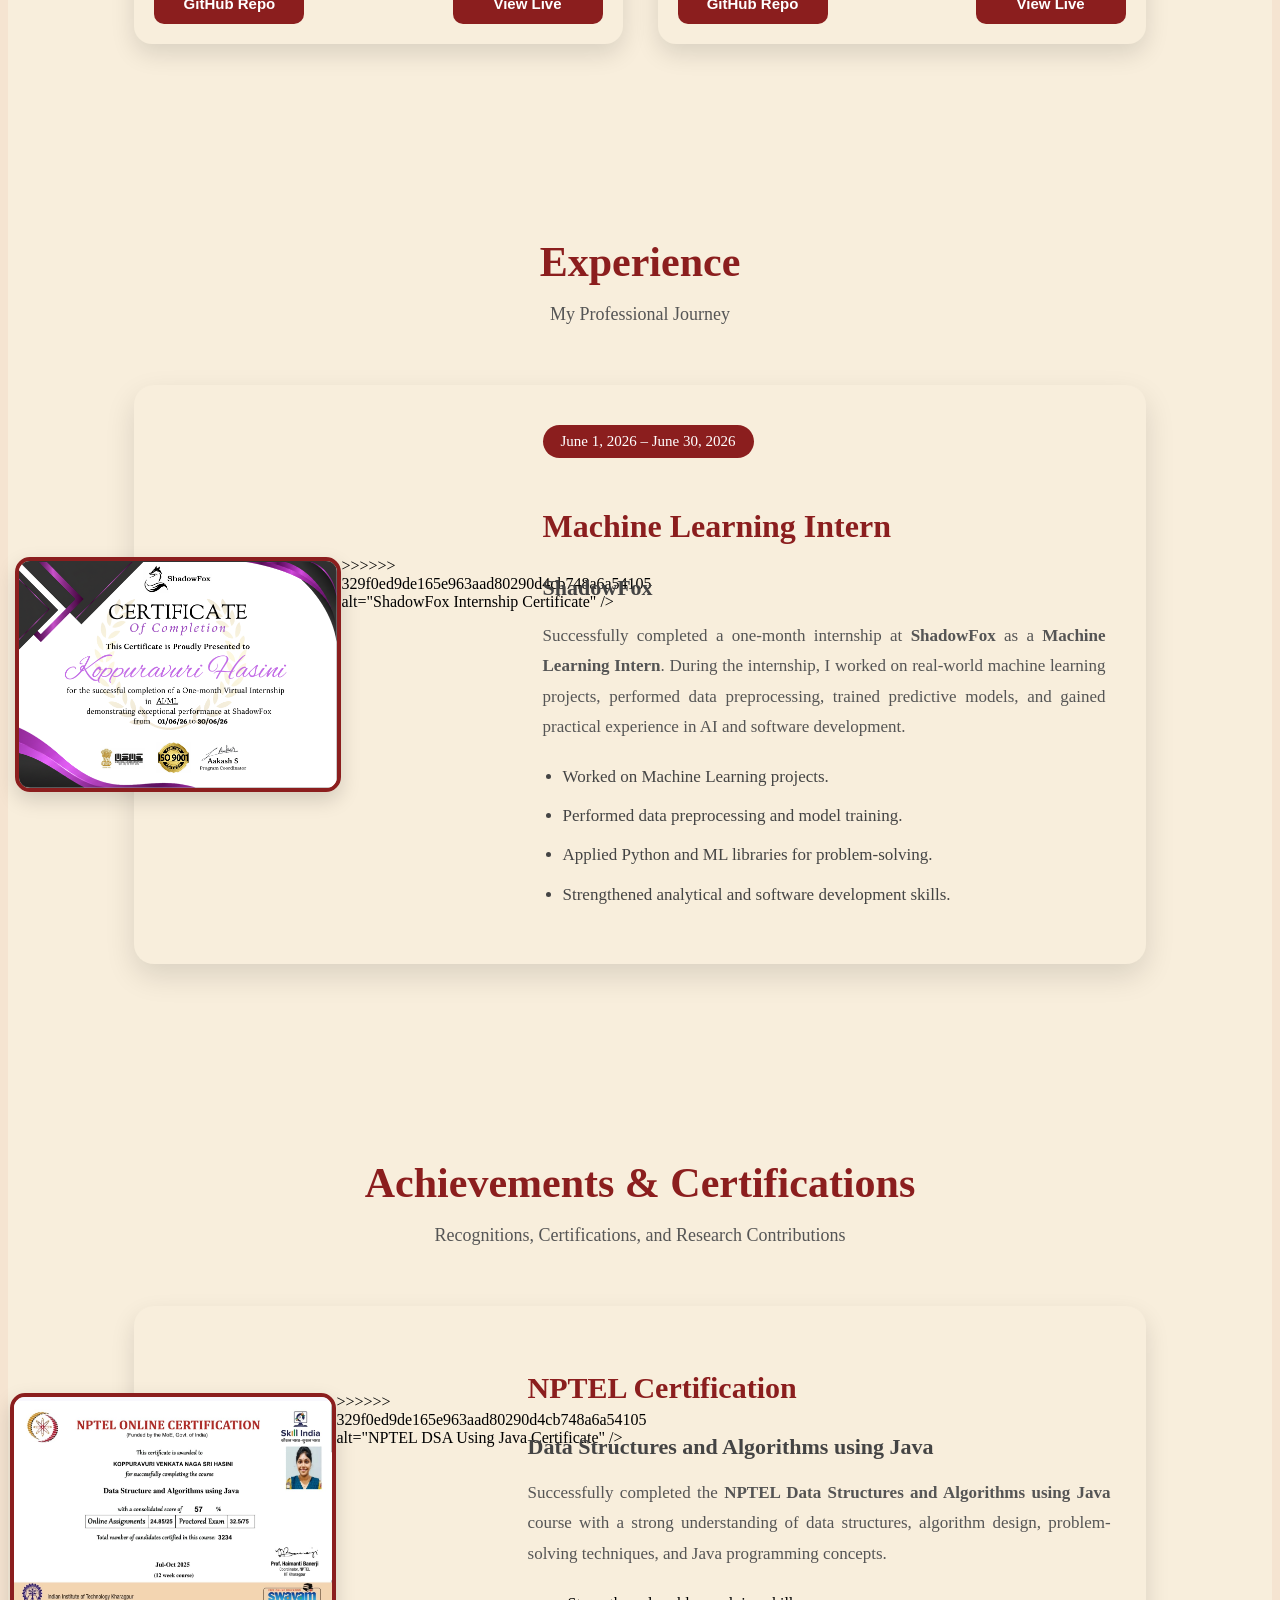
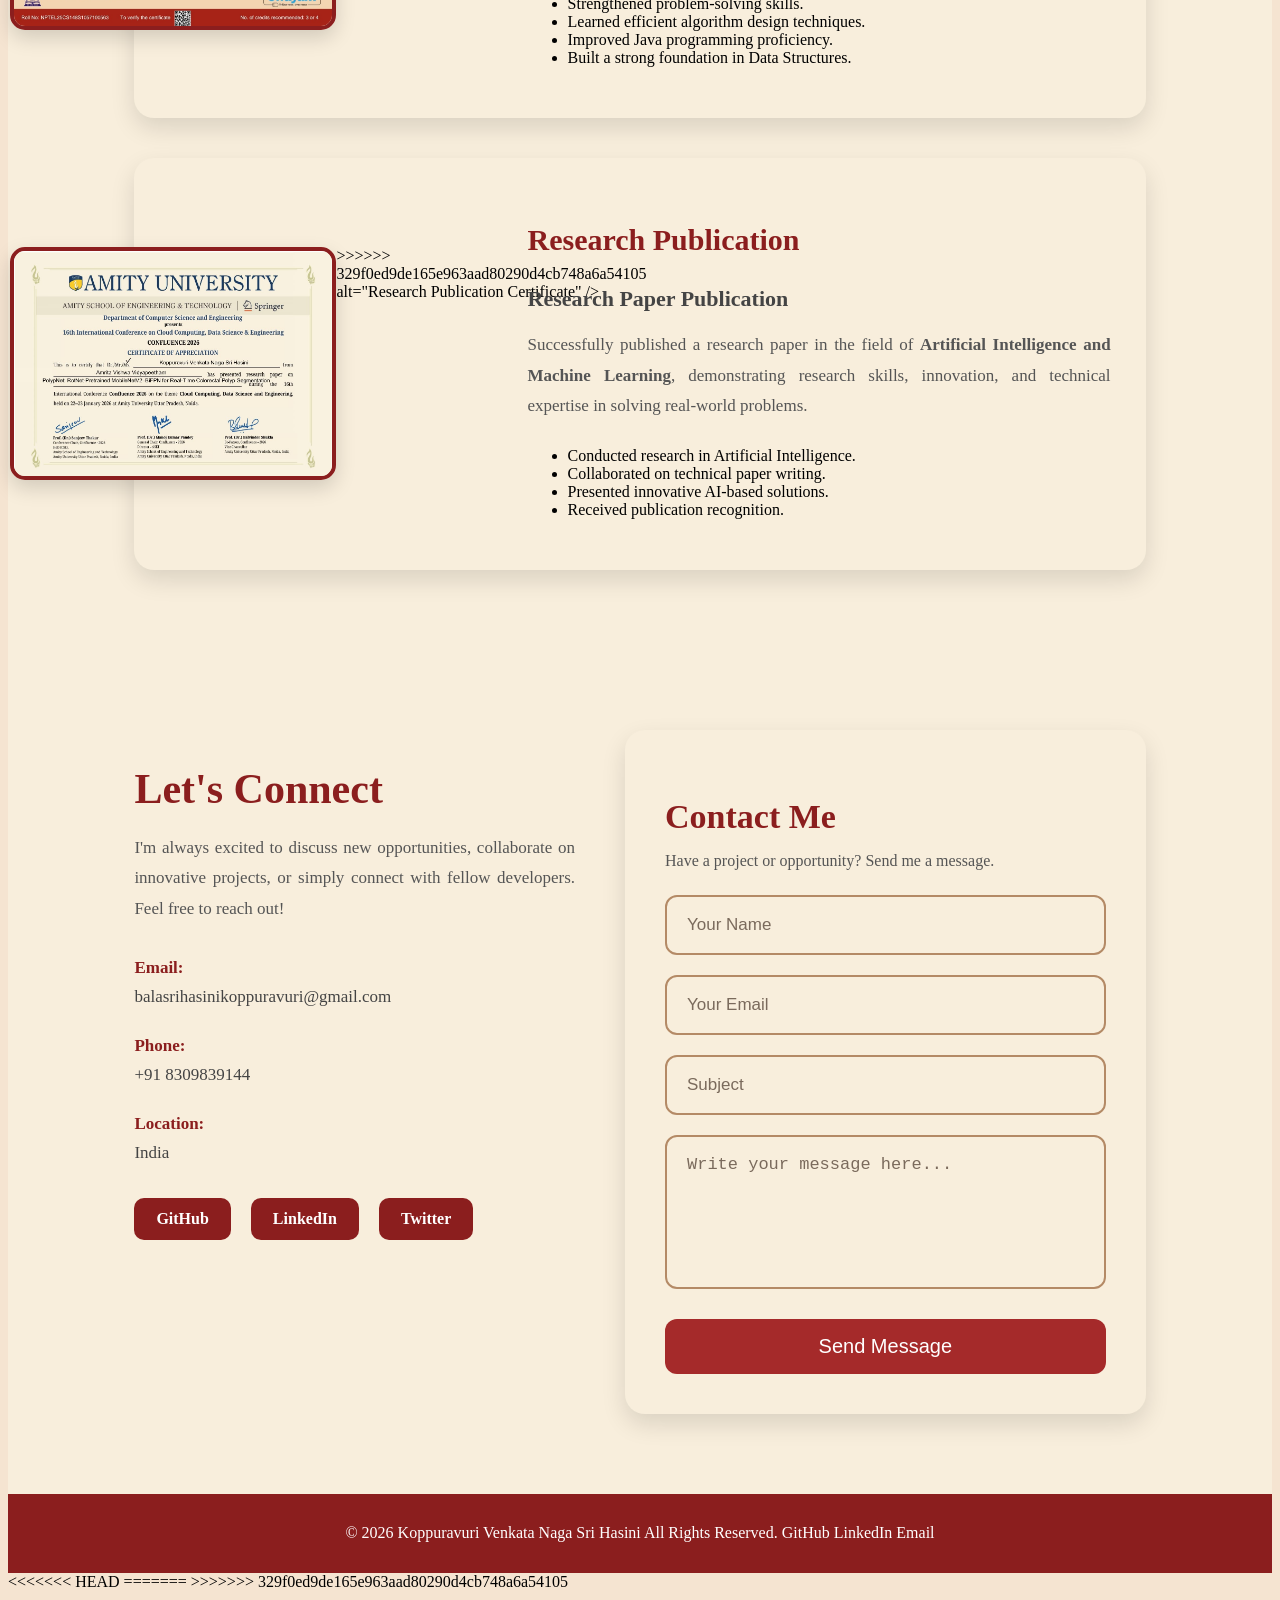
==== commit c2622c1c: "Merge branch 'master' of https://github.com/hasini-1/PORTFOLIO-Profile" ====
--- a/index.html
+++ b/index.html
@@ -3,7 +3,11 @@
   <head>
     <meta charset="UTF-8" />
     <title>My Portfolio</title>
+<<<<<<< HEAD
     <link rel="stylesheet" href="css/style.css" />
+=======
+    <link rel="stylesheet" href="CSS/style.css" />
+>>>>>>> 329f0ed9de165e963aad80290d4cb748a6a54105
     <script
       type="text/javascript"
       src="https://cdn.jsdelivr.net/npm/@emailjs/browser@4/dist/email.min.js"
@@ -15,11 +19,19 @@
         });
       })();
     </script>
+<<<<<<< HEAD
+=======
+    <script src="Js/script.js"></script>
+>>>>>>> 329f0ed9de165e963aad80290d4cb748a6a54105
   </head>
   <body>
     <header class="main">
       <nav class="navbar">
+<<<<<<< HEAD
         <button class="menu-toggle" id="menu-toggle">☰</button>
+=======
+        <div class="menu-toggle" id="menu-toggle">☰</div>
+>>>>>>> 329f0ed9de165e963aad80290d4cb748a6a54105
 
         <div class="nav-links" id="nav-links">
           <a href="#">Home</a>
@@ -35,7 +47,11 @@
     </header>
     <main>
       <div class="main-div">
+<<<<<<< HEAD
         <img src="/assets/images/hasini.jpg" alt="my-image" class="profile" />
+=======
+        <img src="assets/images/hasini.jpg" alt="my-image" class="profile" />
+>>>>>>> 329f0ed9de165e963aad80290d4cb748a6a54105
         <div class="group">
           <div class="hero-content">
             <p class="greeting">Hi, I'm</p>
@@ -50,7 +66,11 @@
             </p>
             <div class="hero-buttons">
               <a
+<<<<<<< HEAD
                 href="/assets/documents/resume.pdf"
+=======
+                href="assets/documents/resume.pdf"
+>>>>>>> 329f0ed9de165e963aad80290d4cb748a6a54105
                 download
                 class="resume-btn"
               >
@@ -329,7 +349,11 @@
         <div class="experience-card">
           <div class="experience-image">
             <img
+<<<<<<< HEAD
               src="/assets/images/internship.png"
+=======
+              src="assets/images/internship.png"
+>>>>>>> 329f0ed9de165e963aad80290d4cb748a6a54105
               alt="ShadowFox Internship Certificate"
             />
           </div>
@@ -370,7 +394,11 @@
           <div class="achievement-card">
             <div class="achievement-image">
               <img
+<<<<<<< HEAD
                 src="/assets/images/Nptel certificate.jpg"
+=======
+                src="assets/images/Nptel certificate.jpg"
+>>>>>>> 329f0ed9de165e963aad80290d4cb748a6a54105
                 alt="NPTEL DSA Using Java Certificate"
               />
             </div>
@@ -401,7 +429,11 @@
           <div class="achievement-card">
             <div class="achievement-image">
               <img
+<<<<<<< HEAD
                 src="/assets/images/paper.jpeg"
+=======
+                src="assets/images/paper.jpeg"
+>>>>>>> 329f0ed9de165e963aad80290d4cb748a6a54105
                 alt="Research Publication Certificate"
               />
             </div>
@@ -522,6 +554,9 @@
         LinkedIn Email
       </footer>
     </main>
+<<<<<<< HEAD
     <script src="js/script.js"></script>
+=======
+>>>>>>> 329f0ed9de165e963aad80290d4cb748a6a54105
   </body>
 </html>
--- a/CSS/style.css
+++ b/CSS/style.css
@@ -0,0 +1,2197 @@
+<<<<<<< HEAD
+html {
+  scroll-behavior: smooth;
+}
+body {
+  background-color: rgba(244, 225, 203, 0.879);
+  padding-top: 90px;
+}
+
+.main {
+  position: fixed;
+  top: 0;
+  left: 0;
+  width: 100%;
+  z-index: 1000;
+  background: #f8eedc;
+  box-shadow: 0 2px 10px rgba(0, 0, 0, 0.1);
+
+  border: 5px solid brown;
+  border-radius: 45px;
+
+  padding: 15px;
+
+  max-width: 1450px;
+  margin: 20px auto;
+  right: 0;
+}
+
+.navbar {
+  display: flex;
+  justify-content: center;
+  align-items: center;
+  gap: 10px;
+}
+
+.navbar a {
+  text-decoration: none;
+  color: brown;
+  font-size: 16px;
+  padding: 8px 16px;
+  transition: 0.3s;
+}
+
+.navbar a:hover {
+  color: rgb(32, 23, 23);
+}
+
+/* Hide hamburger on desktop */
+.menu-toggle {
+  display: none;
+}
+
+/* Mobile Screen */
+@media (max-width: 768px) {
+  .menu-toggle {
+    display: block;
+    font-size: 32px;
+    color: brown;
+    cursor: pointer;
+  }
+
+  .navbar {
+    justify-content: space-between;
+  }
+
+  .nav-links {
+    display: none;
+    position: absolute;
+    top: 90px;
+    left: 15px;
+    right: 15px;
+
+    background: #f8eedc;
+
+    border: 5px solid brown;
+    border-radius: 20px;
+
+    flex-direction: column;
+    align-items: center;
+
+    padding: 20px;
+
+    gap: 10px; /* Instead of large spacing */
+
+    z-index: 1000;
+  }
+
+  .nav-links.active {
+    display: flex;
+  }
+}
+.main-div {
+  display: flex;
+  align-items: center;
+  justify-content: center;
+  gap: 180px;
+  margin-top: 50px;
+}
+.profile {
+  width: 300px;
+  border-radius: 250px;
+  height: 300px;
+  border: 2px solid brown;
+  margin-left: 0px;
+}
+.group {
+  display: flex;
+  flex-direction: column;
+}
+
+@media (max-width: 768px) {
+  .navbar {
+    display: flex;
+    justify-content: space-between;
+    align-items: center;
+  }
+
+  .menu-toggle {
+    display: block;
+    font-size: 32px;
+    color: brown;
+    cursor: pointer;
+  }
+
+  .nav-links {
+    display: none;
+
+    position: absolute;
+
+    top: 85px;
+    left: 15px;
+    right: 15px;
+
+    background: #f8eedc;
+
+    border: 5px solid brown;
+
+    border-radius: 20px;
+
+    flex-direction: column;
+
+    align-items: center;
+
+    padding: 20px 0;
+
+    gap: 20px;
+
+    z-index: 9999;
+  }
+
+  .nav-links.active {
+    display: flex;
+  }
+}
+section {
+  scroll-margin-top: 100px;
+}
+
+/* hero Section */
+.hero-content {
+  display: flex;
+  flex-direction: column;
+}
+
+.greeting {
+  font-size: 28px;
+  margin: 0;
+}
+
+.name {
+  font-size: 54px;
+  font-weight: bold;
+  margin: 0;
+  line-height: 1.1;
+}
+
+.role {
+  font-size: 30px;
+  color: #8b1e1e;
+  margin-top: 12px;
+  margin-bottom: 15px;
+}
+
+.description {
+  font-size: 18px;
+  line-height: 1.6;
+  max-width: 600px;
+  margin: 0;
+}
+
+/* About Section */
+
+#about {
+  padding: 80px 10%;
+  background-color: #f8eedc;
+  display: flex;
+  justify-content: center;
+  align-items: center;
+}
+.a h2 {
+  font-size: 42px;
+  color: #8b1e1e;
+  text-align: center;
+  margin-bottom: 30px;
+  position: relative;
+}
+
+.a h2::after {
+  content: "";
+  display: block;
+  width: 80px;
+  height: 4px;
+  background: #8b1e1e;
+  margin: 12px auto 0;
+  border-radius: 5px;
+}
+.a {
+  max-width: 900px;
+  background: #f8eedc;
+  padding: 40px 50px;
+  border-radius: 20px;
+  box-shadow: 0 10px 30px rgba(0, 0, 0, 0.1);
+  border-left: 6px solid #8b1e1e;
+}
+
+.a p {
+  font-size: 18px;
+  line-height: 1.9;
+  color: #333;
+  text-align: justify;
+  margin-bottom: 20px;
+}
+
+.a p:last-child {
+  margin-bottom: 0;
+}
+
+/* Education Section */
+
+#education {
+  padding: 80px 10%;
+  background: #f8eedc;
+}
+
+.e-heading {
+  text-align: center;
+  margin-bottom: 60px;
+}
+
+.e-heading h2 {
+  font-size: 42px;
+  color: #8b1e1e;
+}
+
+.e-heading p {
+  font-size: 18px;
+  color: #555;
+  margin-top: 10px;
+}
+
+/* Timeline */
+
+.timeline {
+  position: relative;
+  max-width: 900px;
+  margin: auto;
+  padding-left: 30px;
+  border-left: 4px solid #8b1e1e;
+}
+
+.timeline-item {
+  position: relative;
+  margin-bottom: 50px;
+}
+
+.timeline-dot {
+  position: absolute;
+  left: -41px;
+  top: 8px;
+  width: 18px;
+  height: 18px;
+  background: #8b1e1e;
+  border-radius: 50%;
+}
+
+.timeline-content {
+  background: #f8eedc;
+  padding: 25px;
+  border-radius: 15px;
+  box-shadow: 0 8px 20px rgba(0, 0, 0, 0.1);
+  transition: 0.3s;
+}
+
+.timeline-content:hover {
+  transform: translateY(-5px);
+}
+
+.year {
+  display: inline-block;
+  background: #8b1e1e;
+  color: #f8eedc;
+  padding: 6px 14px;
+  border-radius: 20px;
+  font-size: 14px;
+  margin-bottom: 15px;
+}
+
+.timeline-content h3 {
+  color: #8b1e1e;
+  margin-bottom: 8px;
+}
+
+.timeline-content h4 {
+  color: #333;
+  margin-bottom: 10px;
+  font-weight: 500;
+}
+
+.college {
+  color: #555;
+  margin-bottom: 10px;
+}
+
+.score {
+  font-size: 17px;
+}
+
+/* Skills Section */
+
+#skills {
+  padding: 80px 10%;
+  background: #f8eedc;
+}
+
+#skills h1 {
+  text-align: center;
+  font-size: 42px;
+  color: #8b1e1e;
+  margin-bottom: 50px;
+}
+
+/* Grid Layout */
+
+.skills-container {
+  display: grid;
+  grid-template-columns: repeat(auto-fit, minmax(180px, 1fr));
+  gap: 30px;
+}
+
+/* Skill Card */
+
+.s1 {
+  background: #bb3939;
+  border-radius: 18px;
+  padding: 30px 20px;
+  text-align: center;
+  box-shadow: 0 10px 25px rgba(0, 0, 0, 0.12);
+  transition: 0.3s;
+  cursor: pointer;
+  border: 2px solid transparent;
+}
+
+/* Logo */
+
+.s1 img {
+  width: 70px;
+  height: 70px;
+  object-fit: contain;
+  margin-bottom: 18px;
+}
+
+/* Skill Name */
+
+.s1 h2 {
+  font-size: 20px;
+  color: #f8eedc;
+  line-height: 1.4;
+}
+
+/* Hover Effect */
+
+.s1:hover {
+  transform: translateY(-10px);
+  border-color: #8b1e1e;
+  box-shadow: 0 20px 35px rgba(0, 0, 0, 0.18);
+}
+
+.s1:hover h2 {
+  color: #8b1e1e;
+}
+
+/* ==========================
+   Projects Section
+========================== */
+
+#projects {
+  padding: 80px 10%;
+  background: #f8eedc;
+}
+
+.project-heading {
+  text-align: center;
+  margin-bottom: 60px;
+}
+
+.project-heading h2 {
+  font-size: 42px;
+  color: #8b1e1e;
+  margin-bottom: 15px;
+}
+
+.project-heading p {
+  width: 70%;
+  margin: auto;
+  font-size: 18px;
+  color: #555;
+  line-height: 1.7;
+}
+
+/* ==========================
+   Project Grid
+========================== */
+
+.projects-container {
+  display: grid;
+  grid-template-columns: repeat(auto-fit, minmax(350px, 1fr));
+  gap: 35px;
+}
+
+/* ==========================
+   Project Card
+========================== */
+
+.project-card {
+  background: #f8eedc;
+  border-radius: 18px;
+  overflow: hidden;
+  box-shadow: 0 10px 25px rgba(0, 0, 0, 0.12);
+  transition: 0.4s;
+}
+
+.project-card:hover {
+  transform: translateY(-10px);
+  box-shadow: 0 20px 40px rgba(0, 0, 0, 0.18);
+}
+
+/* ==========================
+   Project Image
+========================== */
+
+.project-card img {
+  width: 100%;
+  height: 220px;
+  object-fit: cover;
+}
+
+/* ==========================
+   Project Title
+========================== */
+
+.project-card h3 {
+  font-size: 28px;
+  color: #8b1e1e;
+  padding: 20px 20px 10px;
+}
+
+/* ==========================
+   Description
+========================== */
+
+.project-card p {
+  padding: 0 20px;
+  font-size: 16px;
+  color: #555;
+  line-height: 1.7;
+  min-height: 90px;
+}
+
+/* ==========================
+   Buttons
+========================== */
+
+.project-buttons {
+  display: flex;
+  justify-content: space-between;
+  padding: 20px;
+}
+
+.project-buttons button {
+  width: 150px;
+  padding: 12px;
+
+  background: #8b1e1e;
+  color: white;
+
+  border: none;
+  border-radius: 10px;
+
+  cursor: pointer;
+
+  font-size: 15px;
+  font-weight: 600;
+
+  transition: 0.3s;
+}
+
+.project-buttons button:hover {
+  background: #6e1717;
+
+  transform: scale(1.05);
+}
+
+/* ==========================
+   Remove Anchor Underline
+========================== */
+
+.project-buttons a {
+  text-decoration: none;
+}
+
+/* ==========================
+   Experience Section
+========================== */
+
+#experience {
+  padding: 80px 10%;
+  background: #f8eedc;
+}
+
+.experience-heading {
+  text-align: center;
+  margin-bottom: 60px;
+}
+
+.experience-heading h2 {
+  font-size: 42px;
+  color: #8b1e1e;
+  margin-bottom: 10px;
+}
+
+.experience-heading p {
+  font-size: 18px;
+  color: #555;
+}
+
+/* ==========================
+   Experience Card
+========================== */
+
+.experience-card {
+  display: flex;
+  align-items: center;
+  justify-content: space-between;
+  gap: 50px;
+
+  background: #f8eedc;
+  padding: 40px;
+
+  border-radius: 20px;
+
+  box-shadow: 0 12px 30px rgba(0, 0, 0, 0.12);
+
+  transition: 0.4s;
+}
+
+.experience-card:hover {
+  transform: translateY(-8px);
+  box-shadow: 0 20px 40px rgba(0, 0, 0, 0.18);
+}
+
+/* ==========================
+   Certificate Image
+========================== */
+
+.experience-image {
+  flex: 1;
+  display: flex;
+  justify-content: center;
+}
+
+.experience-image img {
+  width: 100%;
+  max-width: 350px;
+
+  border-radius: 15px;
+
+  border: 4px solid #8b1e1e;
+
+  box-shadow: 0 8px 20px rgba(0, 0, 0, 0.15);
+
+  transition: 0.4s;
+}
+
+.experience-image img:hover {
+  transform: scale(1.03);
+}
+
+/* ==========================
+   Content
+========================== */
+
+.experience-content {
+  flex: 2;
+}
+
+.duration {
+  display: inline-block;
+
+  background: #8b1e1e;
+
+  color: #fff;
+
+  padding: 8px 18px;
+
+  border-radius: 25px;
+
+  font-size: 15px;
+
+  margin-bottom: 18px;
+}
+
+.experience-content h3 {
+  font-size: 32px;
+
+  color: #8b1e1e;
+
+  margin-bottom: 8px;
+}
+
+.experience-content h4 {
+  font-size: 22px;
+
+  color: #444;
+
+  margin-bottom: 20px;
+}
+
+.experience-content p {
+  font-size: 17px;
+
+  color: #555;
+
+  line-height: 1.8;
+
+  margin-bottom: 20px;
+
+  text-align: justify;
+}
+
+/* ==========================
+   Bullet Points
+========================== */
+
+.experience-content ul {
+  padding-left: 20px;
+}
+
+.experience-content li {
+  margin-bottom: 12px;
+
+  font-size: 17px;
+
+  color: #444;
+
+  line-height: 1.6;
+}
+
+/* ==========================
+   Responsive Design
+========================== */
+
+@media (max-width: 900px) {
+  .experience-card {
+    flex-direction: column;
+
+    text-align: center;
+  }
+
+  .experience-content {
+    text-align: left;
+  }
+
+  .experience-image img {
+    max-width: 300px;
+  }
+}
+
+/* ==========================
+   Achievements Section
+========================== */
+
+#achievements {
+  padding: 80px 10%;
+  background: #f8eedc;
+}
+
+.achievement-heading {
+  text-align: center;
+  margin-bottom: 60px;
+}
+
+.achievement-heading h2 {
+  font-size: 42px;
+  color: #8b1e1e;
+  margin-bottom: 10px;
+}
+
+.achievement-heading p {
+  font-size: 18px;
+  color: #555;
+}
+
+/* ==========================
+   Achievement Cards
+========================== */
+
+.achievement-container {
+  display: flex;
+  flex-direction: column;
+  gap: 40px;
+}
+
+.achievement-card {
+  display: flex;
+  align-items: center;
+  gap: 40px;
+
+  background: #f8eedc;
+  padding: 35px;
+
+  border-radius: 20px;
+
+  box-shadow: 0 10px 25px rgba(0, 0, 0, 0.12);
+
+  transition: 0.4s;
+}
+
+.achievement-card:hover {
+  transform: translateY(-8px);
+
+  box-shadow: 0 20px 40px rgba(0, 0, 0, 0.18);
+}
+
+/* ==========================
+   Certificate Image
+========================== */
+
+.achievement-image {
+  flex: 1;
+  display: flex;
+  justify-content: center;
+}
+
+.achievement-image img {
+  width: 100%;
+  max-width: 320px;
+
+  border-radius: 15px;
+
+  border: 4px solid #8b1e1e;
+
+  box-shadow: 0 8px 20px rgba(0, 0, 0, 0.15);
+
+  transition: 0.4s;
+}
+
+.achievement-image img:hover {
+  transform: scale(1.03);
+}
+
+/* ==========================
+   Content
+========================== */
+
+.achievement-content {
+  flex: 2;
+}
+
+.achievement-content h3 {
+  font-size: 30px;
+
+  color: #8b1e1e;
+
+  margin-bottom: 8px;
+}
+
+.achievement-content h4 {
+  font-size: 22px;
+
+  color: #444;
+
+  margin-bottom: 18px;
+}
+
+.achievement-content p {
+  font-size: 17px;
+
+  color: #555;
+
+  line-height: 1.8;
+
+  text-align: justify;
+
+  margin-bottom: 25px;
+}
+
+/* ==========================
+   Button
+========================== */
+
+.achievement-content button {
+  background: #8b1e1e;
+
+  color: white;
+
+  border: none;
+
+  padding: 12px 28px;
+
+  border-radius: 10px;
+
+  font-size: 16px;
+
+  font-weight: 600;
+
+  cursor: pointer;
+
+  transition: 0.3s;
+}
+
+.achievement-content button:hover {
+  background: #6e1717;
+
+  transform: scale(1.05);
+}
+
+.achievement-content a {
+  text-decoration: none;
+}
+
+/* ==========================
+   Responsive
+========================== */
+
+@media (max-width: 900px) {
+  .achievement-card {
+    flex-direction: column;
+
+    text-align: center;
+  }
+
+  .achievement-content {
+    text-align: left;
+  }
+
+  .achievement-image img {
+    max-width: 280px;
+  }
+}
+
+/* ==========================
+   Contact Section
+========================== */
+
+#contact {
+  padding: 80px 10%;
+  background: #f8eedc;
+}
+
+.contact-container {
+  display: flex;
+  justify-content: space-between;
+  gap: 50px;
+  align-items: flex-start;
+}
+
+.contact-info {
+  flex: 1;
+}
+
+.contact-info h2 {
+  font-size: 42px;
+  color: #8b1e1e;
+  margin-bottom: 20px;
+}
+
+.contact-info > p {
+  font-size: 17px;
+  color: #555;
+  line-height: 1.8;
+  margin-bottom: 30px;
+  text-align: justify;
+}
+
+.contact-details p {
+  margin-bottom: 20px;
+  font-size: 17px;
+  color: #444;
+  line-height: 1.7;
+}
+
+.contact-details strong {
+  color: #8b1e1e;
+}
+
+.social-links {
+  margin-top: 30px;
+  display: flex;
+  gap: 20px;
+  flex-wrap: wrap;
+}
+
+.social-links a {
+  text-decoration: none;
+  color: #fff;
+  background: #8b1e1e;
+  padding: 12px 22px;
+  border-radius: 10px;
+  font-weight: 600;
+  transition: 0.3s;
+}
+
+.social-links a:hover {
+  background: #6e1717;
+  transform: translateY(-4px);
+}
+
+.contact-form {
+  flex: 1;
+  background: #f8eedc;
+  padding: 35px;
+  border-radius: 20px;
+  box-shadow: 0 12px 30px rgba(0, 0, 0, 0.12);
+}
+
+.contact-form h2 {
+  font-size: 34px;
+  color: #8b1e1e;
+  margin-bottom: 10px;
+}
+
+.contact-form p {
+  color: #555;
+  margin-bottom: 25px;
+}
+
+.contact-form form {
+  display: flex;
+  flex-direction: column;
+}
+
+.contact-form {
+  background: #f8eedc;
+
+  padding: 40px;
+
+  border-radius: 20px;
+
+  box-shadow: 0 10px 25px rgba(0, 0, 0, 0.12);
+}
+
+.contact-form form {
+  display: flex;
+  flex-direction: column;
+
+  gap: 20px;
+}
+
+.contact-form input,
+.contact-form textarea {
+  width: 100%;
+
+  padding: 18px 20px;
+
+  background: #f8eedc; /* same as body */
+
+  border: 2px solid #b48a66;
+
+  border-radius: 12px;
+
+  font-size: 17px;
+
+  color: #333;
+
+  outline: none;
+
+  transition: 0.3s;
+
+  box-sizing: border-box;
+}
+
+.contact-form input::placeholder,
+.contact-form textarea::placeholder {
+  color: #7a6a5c;
+}
+
+.contact-form input:focus,
+.contact-form textarea:focus {
+  border-color: brown;
+
+  box-shadow: 0 0 8px rgba(165, 42, 42, 0.2);
+}
+
+.contact-form input:focus,
+.contact-form textarea:focus {
+  border-color: #8b1e1e;
+}
+
+.contact-form textarea {
+  resize: none;
+}
+
+.contact-form button {
+  margin-top: 10px;
+
+  padding: 16px;
+
+  border: none;
+
+  border-radius: 12px;
+
+  background: brown;
+
+  color: white;
+
+  font-size: 20px;
+
+  cursor: pointer;
+
+  transition: 0.3s;
+}
+
+.contact-form button:hover {
+  transform: translateY(-2px);
+
+  background: #7d1d1d;
+}
+
+/* ==========================
+   Footer
+========================== */
+
+footer {
+  background: #8b1e1e;
+  color: white;
+
+  text-align: center;
+
+  padding: 25px 10%;
+
+  font-size: 16px;
+
+  line-height: 1.8;
+}
+
+/* ==========================
+   Responsive
+========================== */
+
+@media (max-width: 900px) {
+  .contact-container {
+    flex-direction: column;
+  }
+
+  .contact-form {
+    width: 100%;
+  }
+
+  .social-links {
+    justify-content: center;
+  }
+}
+
+.hero-buttons {
+  margin-top: 30px;
+}
+
+.resume-btn {
+  text-decoration: none;
+
+  background: #8b1e1e;
+  color: white;
+
+  padding: 15px 30px;
+
+  border-radius: 10px;
+
+  font-size: 18px;
+  font-weight: 600;
+
+  transition: 0.3s;
+}
+
+.resume-btn:hover {
+  background: #6e1717;
+
+  transform: translateY(-3px);
+}
+=======
+html {
+  scroll-behavior: smooth;
+}
+body {
+  background-color: rgba(244, 225, 203, 0.879);
+  padding-top: 90px;
+}
+
+.main {
+  position: fixed;
+  top: 0;
+  left: 0;
+  width: 100%;
+  z-index: 1000;
+  background: #f8eedc;
+  box-shadow: 0 2px 10px rgba(0, 0, 0, 0.1);
+
+  border: 5px solid brown;
+  border-radius: 45px;
+
+  padding: 15px;
+
+  max-width: 1450px;
+  margin: 20px auto;
+  right: 0;
+}
+
+.navbar {
+  display: flex;
+  justify-content: center;
+  align-items: center;
+  gap: 10px;
+}
+
+.navbar a {
+  text-decoration: none;
+  color: brown;
+  font-size: 16px;
+  padding: 8px 16px;
+  transition: 0.3s;
+}
+
+.navbar a:hover {
+  color: rgb(32, 23, 23);
+}
+
+/* Hide hamburger on desktop */
+.menu-toggle {
+  display: none;
+}
+
+/* Mobile Screen */
+@media (max-width: 768px) {
+  .menu-toggle {
+    display: block;
+    font-size: 32px;
+    color: brown;
+    cursor: pointer;
+  }
+
+  .navbar {
+    justify-content: space-between;
+  }
+
+  .nav-links {
+    display: none;
+    position: absolute;
+    top: 90px;
+    left: 15px;
+    right: 15px;
+
+    background: #f8eedc;
+
+    border: 5px solid brown;
+    border-radius: 20px;
+
+    flex-direction: column;
+    align-items: center;
+
+    padding: 20px;
+
+    gap: 10px; /* Instead of large spacing */
+
+    z-index: 1000;
+  }
+
+  .nav-links.active {
+    display: flex;
+  }
+}
+.main-div {
+  display: flex;
+  align-items: center;
+  justify-content: center;
+  gap: 180px;
+  margin-top: 50px;
+}
+.profile {
+  width: 300px;
+  border-radius: 250px;
+  height: 300px;
+  border: 2px solid brown;
+  margin-left: 0px;
+}
+.group {
+  display: flex;
+  flex-direction: column;
+}
+
+@media (max-width: 768px) {
+  .navbar {
+    display: flex;
+    justify-content: space-between;
+    align-items: center;
+  }
+
+  .menu-toggle {
+    display: block;
+    font-size: 32px;
+    color: brown;
+    cursor: pointer;
+  }
+
+  .nav-links {
+    display: none;
+
+    position: absolute;
+
+    top: 85px;
+    left: 15px;
+    right: 15px;
+
+    background: #f8eedc;
+
+    border: 5px solid brown;
+
+    border-radius: 20px;
+
+    flex-direction: column;
+
+    align-items: center;
+
+    padding: 20px 0;
+
+    gap: 20px;
+
+    z-index: 9999;
+  }
+
+  .nav-links.active {
+    display: flex;
+  }
+}
+section {
+  scroll-margin-top: 100px;
+}
+
+/* hero Section */
+.hero-content {
+  display: flex;
+  flex-direction: column;
+}
+
+.greeting {
+  font-size: 28px;
+  margin: 0;
+}
+
+.name {
+  font-size: 54px;
+  font-weight: bold;
+  margin: 0;
+  line-height: 1.1;
+}
+
+.role {
+  font-size: 30px;
+  color: #8b1e1e;
+  margin-top: 12px;
+  margin-bottom: 15px;
+}
+
+.description {
+  font-size: 18px;
+  line-height: 1.6;
+  max-width: 600px;
+  margin: 0;
+}
+
+/* About Section */
+
+#about {
+  padding: 80px 10%;
+  background-color: #f8eedc;
+  display: flex;
+  justify-content: center;
+  align-items: center;
+}
+.a h2 {
+  font-size: 42px;
+  color: #8b1e1e;
+  text-align: center;
+  margin-bottom: 30px;
+  position: relative;
+}
+
+.a h2::after {
+  content: "";
+  display: block;
+  width: 80px;
+  height: 4px;
+  background: #8b1e1e;
+  margin: 12px auto 0;
+  border-radius: 5px;
+}
+.a {
+  max-width: 900px;
+  background: #f8eedc;
+  padding: 40px 50px;
+  border-radius: 20px;
+  box-shadow: 0 10px 30px rgba(0, 0, 0, 0.1);
+  border-left: 6px solid #8b1e1e;
+}
+
+.a p {
+  font-size: 18px;
+  line-height: 1.9;
+  color: #333;
+  text-align: justify;
+  margin-bottom: 20px;
+}
+
+.a p:last-child {
+  margin-bottom: 0;
+}
+
+/* Education Section */
+
+#education {
+  padding: 80px 10%;
+  background: #f8eedc;
+}
+
+.e-heading {
+  text-align: center;
+  margin-bottom: 60px;
+}
+
+.e-heading h2 {
+  font-size: 42px;
+  color: #8b1e1e;
+}
+
+.e-heading p {
+  font-size: 18px;
+  color: #555;
+  margin-top: 10px;
+}
+
+/* Timeline */
+
+.timeline {
+  position: relative;
+  max-width: 900px;
+  margin: auto;
+  padding-left: 30px;
+  border-left: 4px solid #8b1e1e;
+}
+
+.timeline-item {
+  position: relative;
+  margin-bottom: 50px;
+}
+
+.timeline-dot {
+  position: absolute;
+  left: -41px;
+  top: 8px;
+  width: 18px;
+  height: 18px;
+  background: #8b1e1e;
+  border-radius: 50%;
+}
+
+.timeline-content {
+  background: #f8eedc;
+  padding: 25px;
+  border-radius: 15px;
+  box-shadow: 0 8px 20px rgba(0, 0, 0, 0.1);
+  transition: 0.3s;
+}
+
+.timeline-content:hover {
+  transform: translateY(-5px);
+}
+
+.year {
+  display: inline-block;
+  background: #8b1e1e;
+  color: #f8eedc;
+  padding: 6px 14px;
+  border-radius: 20px;
+  font-size: 14px;
+  margin-bottom: 15px;
+}
+
+.timeline-content h3 {
+  color: #8b1e1e;
+  margin-bottom: 8px;
+}
+
+.timeline-content h4 {
+  color: #333;
+  margin-bottom: 10px;
+  font-weight: 500;
+}
+
+.college {
+  color: #555;
+  margin-bottom: 10px;
+}
+
+.score {
+  font-size: 17px;
+}
+
+/* Skills Section */
+
+#skills {
+  padding: 80px 10%;
+  background: #f8eedc;
+}
+
+#skills h1 {
+  text-align: center;
+  font-size: 42px;
+  color: #8b1e1e;
+  margin-bottom: 50px;
+}
+
+/* Grid Layout */
+
+.skills-container {
+  display: grid;
+  grid-template-columns: repeat(auto-fit, minmax(180px, 1fr));
+  gap: 30px;
+}
+
+/* Skill Card */
+
+.s1 {
+  background: #bb3939;
+  border-radius: 18px;
+  padding: 30px 20px;
+  text-align: center;
+  box-shadow: 0 10px 25px rgba(0, 0, 0, 0.12);
+  transition: 0.3s;
+  cursor: pointer;
+  border: 2px solid transparent;
+}
+
+/* Logo */
+
+.s1 img {
+  width: 70px;
+  height: 70px;
+  object-fit: contain;
+  margin-bottom: 18px;
+}
+
+/* Skill Name */
+
+.s1 h2 {
+  font-size: 20px;
+  color: #f8eedc;
+  line-height: 1.4;
+}
+
+/* Hover Effect */
+
+.s1:hover {
+  transform: translateY(-10px);
+  border-color: #8b1e1e;
+  box-shadow: 0 20px 35px rgba(0, 0, 0, 0.18);
+}
+
+.s1:hover h2 {
+  color: #8b1e1e;
+}
+
+/* ==========================
+   Projects Section
+========================== */
+
+#projects {
+  padding: 80px 10%;
+  background: #f8eedc;
+}
+
+.project-heading {
+  text-align: center;
+  margin-bottom: 60px;
+}
+
+.project-heading h2 {
+  font-size: 42px;
+  color: #8b1e1e;
+  margin-bottom: 15px;
+}
+
+.project-heading p {
+  width: 70%;
+  margin: auto;
+  font-size: 18px;
+  color: #555;
+  line-height: 1.7;
+}
+
+/* ==========================
+   Project Grid
+========================== */
+
+.projects-container {
+  display: grid;
+  grid-template-columns: repeat(auto-fit, minmax(350px, 1fr));
+  gap: 35px;
+}
+
+/* ==========================
+   Project Card
+========================== */
+
+.project-card {
+  background: #f8eedc;
+  border-radius: 18px;
+  overflow: hidden;
+  box-shadow: 0 10px 25px rgba(0, 0, 0, 0.12);
+  transition: 0.4s;
+}
+
+.project-card:hover {
+  transform: translateY(-10px);
+  box-shadow: 0 20px 40px rgba(0, 0, 0, 0.18);
+}
+
+/* ==========================
+   Project Image
+========================== */
+
+.project-card img {
+  width: 100%;
+  height: 220px;
+  object-fit: cover;
+}
+
+/* ==========================
+   Project Title
+========================== */
+
+.project-card h3 {
+  font-size: 28px;
+  color: #8b1e1e;
+  padding: 20px 20px 10px;
+}
+
+/* ==========================
+   Description
+========================== */
+
+.project-card p {
+  padding: 0 20px;
+  font-size: 16px;
+  color: #555;
+  line-height: 1.7;
+  min-height: 90px;
+}
+
+/* ==========================
+   Buttons
+========================== */
+
+.project-buttons {
+  display: flex;
+  justify-content: space-between;
+  padding: 20px;
+}
+
+.project-buttons button {
+  width: 150px;
+  padding: 12px;
+
+  background: #8b1e1e;
+  color: white;
+
+  border: none;
+  border-radius: 10px;
+
+  cursor: pointer;
+
+  font-size: 15px;
+  font-weight: 600;
+
+  transition: 0.3s;
+}
+
+.project-buttons button:hover {
+  background: #6e1717;
+
+  transform: scale(1.05);
+}
+
+/* ==========================
+   Remove Anchor Underline
+========================== */
+
+.project-buttons a {
+  text-decoration: none;
+}
+
+/* ==========================
+   Experience Section
+========================== */
+
+#experience {
+  padding: 80px 10%;
+  background: #f8eedc;
+}
+
+.experience-heading {
+  text-align: center;
+  margin-bottom: 60px;
+}
+
+.experience-heading h2 {
+  font-size: 42px;
+  color: #8b1e1e;
+  margin-bottom: 10px;
+}
+
+.experience-heading p {
+  font-size: 18px;
+  color: #555;
+}
+
+/* ==========================
+   Experience Card
+========================== */
+
+.experience-card {
+  display: flex;
+  align-items: center;
+  justify-content: space-between;
+  gap: 50px;
+
+  background: #f8eedc;
+  padding: 40px;
+
+  border-radius: 20px;
+
+  box-shadow: 0 12px 30px rgba(0, 0, 0, 0.12);
+
+  transition: 0.4s;
+}
+
+.experience-card:hover {
+  transform: translateY(-8px);
+  box-shadow: 0 20px 40px rgba(0, 0, 0, 0.18);
+}
+
+/* ==========================
+   Certificate Image
+========================== */
+
+.experience-image {
+  flex: 1;
+  display: flex;
+  justify-content: center;
+}
+
+.experience-image img {
+  width: 100%;
+  max-width: 350px;
+
+  border-radius: 15px;
+
+  border: 4px solid #8b1e1e;
+
+  box-shadow: 0 8px 20px rgba(0, 0, 0, 0.15);
+
+  transition: 0.4s;
+}
+
+.experience-image img:hover {
+  transform: scale(1.03);
+}
+
+/* ==========================
+   Content
+========================== */
+
+.experience-content {
+  flex: 2;
+}
+
+.duration {
+  display: inline-block;
+
+  background: #8b1e1e;
+
+  color: #fff;
+
+  padding: 8px 18px;
+
+  border-radius: 25px;
+
+  font-size: 15px;
+
+  margin-bottom: 18px;
+}
+
+.experience-content h3 {
+  font-size: 32px;
+
+  color: #8b1e1e;
+
+  margin-bottom: 8px;
+}
+
+.experience-content h4 {
+  font-size: 22px;
+
+  color: #444;
+
+  margin-bottom: 20px;
+}
+
+.experience-content p {
+  font-size: 17px;
+
+  color: #555;
+
+  line-height: 1.8;
+
+  margin-bottom: 20px;
+
+  text-align: justify;
+}
+
+/* ==========================
+   Bullet Points
+========================== */
+
+.experience-content ul {
+  padding-left: 20px;
+}
+
+.experience-content li {
+  margin-bottom: 12px;
+
+  font-size: 17px;
+
+  color: #444;
+
+  line-height: 1.6;
+}
+
+/* ==========================
+   Responsive Design
+========================== */
+
+@media (max-width: 900px) {
+  .experience-card {
+    flex-direction: column;
+
+    text-align: center;
+  }
+
+  .experience-content {
+    text-align: left;
+  }
+
+  .experience-image img {
+    max-width: 300px;
+  }
+}
+
+/* ==========================
+   Achievements Section
+========================== */
+
+#achievements {
+  padding: 80px 10%;
+  background: #f8eedc;
+}
+
+.achievement-heading {
+  text-align: center;
+  margin-bottom: 60px;
+}
+
+.achievement-heading h2 {
+  font-size: 42px;
+  color: #8b1e1e;
+  margin-bottom: 10px;
+}
+
+.achievement-heading p {
+  font-size: 18px;
+  color: #555;
+}
+
+/* ==========================
+   Achievement Cards
+========================== */
+
+.achievement-container {
+  display: flex;
+  flex-direction: column;
+  gap: 40px;
+}
+
+.achievement-card {
+  display: flex;
+  align-items: center;
+  gap: 40px;
+
+  background: #f8eedc;
+  padding: 35px;
+
+  border-radius: 20px;
+
+  box-shadow: 0 10px 25px rgba(0, 0, 0, 0.12);
+
+  transition: 0.4s;
+}
+
+.achievement-card:hover {
+  transform: translateY(-8px);
+
+  box-shadow: 0 20px 40px rgba(0, 0, 0, 0.18);
+}
+
+/* ==========================
+   Certificate Image
+========================== */
+
+.achievement-image {
+  flex: 1;
+  display: flex;
+  justify-content: center;
+}
+
+.achievement-image img {
+  width: 100%;
+  max-width: 320px;
+
+  border-radius: 15px;
+
+  border: 4px solid #8b1e1e;
+
+  box-shadow: 0 8px 20px rgba(0, 0, 0, 0.15);
+
+  transition: 0.4s;
+}
+
+.achievement-image img:hover {
+  transform: scale(1.03);
+}
+
+/* ==========================
+   Content
+========================== */
+
+.achievement-content {
+  flex: 2;
+}
+
+.achievement-content h3 {
+  font-size: 30px;
+
+  color: #8b1e1e;
+
+  margin-bottom: 8px;
+}
+
+.achievement-content h4 {
+  font-size: 22px;
+
+  color: #444;
+
+  margin-bottom: 18px;
+}
+
+.achievement-content p {
+  font-size: 17px;
+
+  color: #555;
+
+  line-height: 1.8;
+
+  text-align: justify;
+
+  margin-bottom: 25px;
+}
+
+/* ==========================
+   Button
+========================== */
+
+.achievement-content button {
+  background: #8b1e1e;
+
+  color: white;
+
+  border: none;
+
+  padding: 12px 28px;
+
+  border-radius: 10px;
+
+  font-size: 16px;
+
+  font-weight: 600;
+
+  cursor: pointer;
+
+  transition: 0.3s;
+}
+
+.achievement-content button:hover {
+  background: #6e1717;
+
+  transform: scale(1.05);
+}
+
+.achievement-content a {
+  text-decoration: none;
+}
+
+/* ==========================
+   Responsive
+========================== */
+
+@media (max-width: 900px) {
+  .achievement-card {
+    flex-direction: column;
+
+    text-align: center;
+  }
+
+  .achievement-content {
+    text-align: left;
+  }
+
+  .achievement-image img {
+    max-width: 280px;
+  }
+}
+
+/* ==========================
+   Contact Section
+========================== */
+
+#contact {
+  padding: 80px 10%;
+  background: #f8eedc;
+}
+
+.contact-container {
+  display: flex;
+  justify-content: space-between;
+  gap: 50px;
+  align-items: flex-start;
+}
+
+.contact-info {
+  flex: 1;
+}
+
+.contact-info h2 {
+  font-size: 42px;
+  color: #8b1e1e;
+  margin-bottom: 20px;
+}
+
+.contact-info > p {
+  font-size: 17px;
+  color: #555;
+  line-height: 1.8;
+  margin-bottom: 30px;
+  text-align: justify;
+}
+
+.contact-details p {
+  margin-bottom: 20px;
+  font-size: 17px;
+  color: #444;
+  line-height: 1.7;
+}
+
+.contact-details strong {
+  color: #8b1e1e;
+}
+
+.social-links {
+  margin-top: 30px;
+  display: flex;
+  gap: 20px;
+  flex-wrap: wrap;
+}
+
+.social-links a {
+  text-decoration: none;
+  color: #fff;
+  background: #8b1e1e;
+  padding: 12px 22px;
+  border-radius: 10px;
+  font-weight: 600;
+  transition: 0.3s;
+}
+
+.social-links a:hover {
+  background: #6e1717;
+  transform: translateY(-4px);
+}
+
+.contact-form {
+  flex: 1;
+  background: #f8eedc;
+  padding: 35px;
+  border-radius: 20px;
+  box-shadow: 0 12px 30px rgba(0, 0, 0, 0.12);
+}
+
+.contact-form h2 {
+  font-size: 34px;
+  color: #8b1e1e;
+  margin-bottom: 10px;
+}
+
+.contact-form p {
+  color: #555;
+  margin-bottom: 25px;
+}
+
+.contact-form form {
+  display: flex;
+  flex-direction: column;
+}
+
+.contact-form {
+  background: #f8eedc;
+
+  padding: 40px;
+
+  border-radius: 20px;
+
+  box-shadow: 0 10px 25px rgba(0, 0, 0, 0.12);
+}
+
+.contact-form form {
+  display: flex;
+  flex-direction: column;
+
+  gap: 20px;
+}
+
+.contact-form input,
+.contact-form textarea {
+  width: 100%;
+
+  padding: 18px 20px;
+
+  background: #f8eedc; /* same as body */
+
+  border: 2px solid #b48a66;
+
+  border-radius: 12px;
+
+  font-size: 17px;
+
+  color: #333;
+
+  outline: none;
+
+  transition: 0.3s;
+
+  box-sizing: border-box;
+}
+
+.contact-form input::placeholder,
+.contact-form textarea::placeholder {
+  color: #7a6a5c;
+}
+
+.contact-form input:focus,
+.contact-form textarea:focus {
+  border-color: brown;
+
+  box-shadow: 0 0 8px rgba(165, 42, 42, 0.2);
+}
+
+.contact-form input:focus,
+.contact-form textarea:focus {
+  border-color: #8b1e1e;
+}
+
+.contact-form textarea {
+  resize: none;
+}
+
+.contact-form button {
+  margin-top: 10px;
+
+  padding: 16px;
+
+  border: none;
+
+  border-radius: 12px;
+
+  background: brown;
+
+  color: white;
+
+  font-size: 20px;
+
+  cursor: pointer;
+
+  transition: 0.3s;
+}
+
+.contact-form button:hover {
+  transform: translateY(-2px);
+
+  background: #7d1d1d;
+}
+
+/* ==========================
+   Footer
+========================== */
+
+footer {
+  background: #8b1e1e;
+  color: white;
+
+  text-align: center;
+
+  padding: 25px 10%;
+
+  font-size: 16px;
+
+  line-height: 1.8;
+}
+
+/* ==========================
+   Responsive
+========================== */
+
+@media (max-width: 900px) {
+  .contact-container {
+    flex-direction: column;
+  }
+
+  .contact-form {
+    width: 100%;
+  }
+
+  .social-links {
+    justify-content: center;
+  }
+}
+
+.hero-buttons {
+  margin-top: 30px;
+}
+
+.resume-btn {
+  text-decoration: none;
+
+  background: #8b1e1e;
+  color: white;
+
+  padding: 15px 30px;
+
+  border-radius: 10px;
+
+  font-size: 18px;
+  font-weight: 600;
+
+  transition: 0.3s;
+}
+
+.resume-btn:hover {
+  background: #6e1717;
+
+  transform: translateY(-3px);
+}
+>>>>>>> 329f0ed9de165e963aad80290d4cb748a6a54105
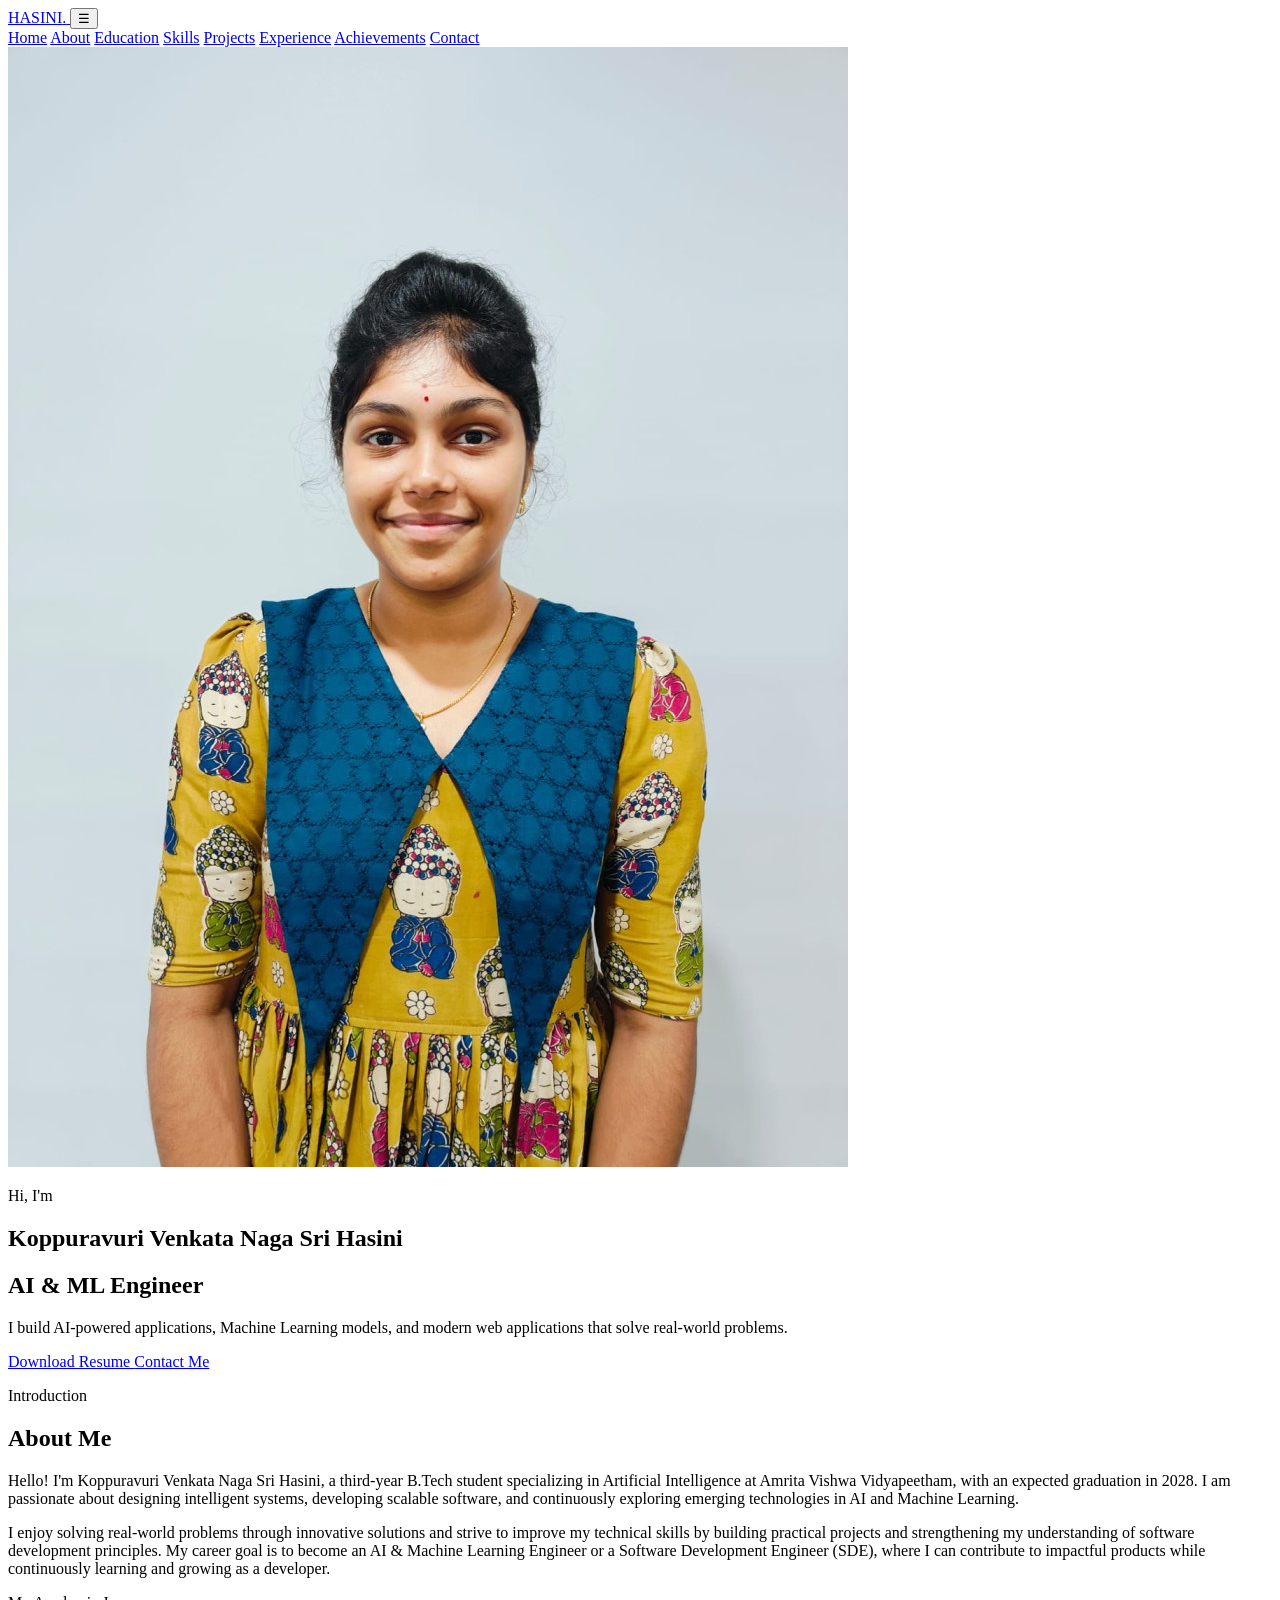
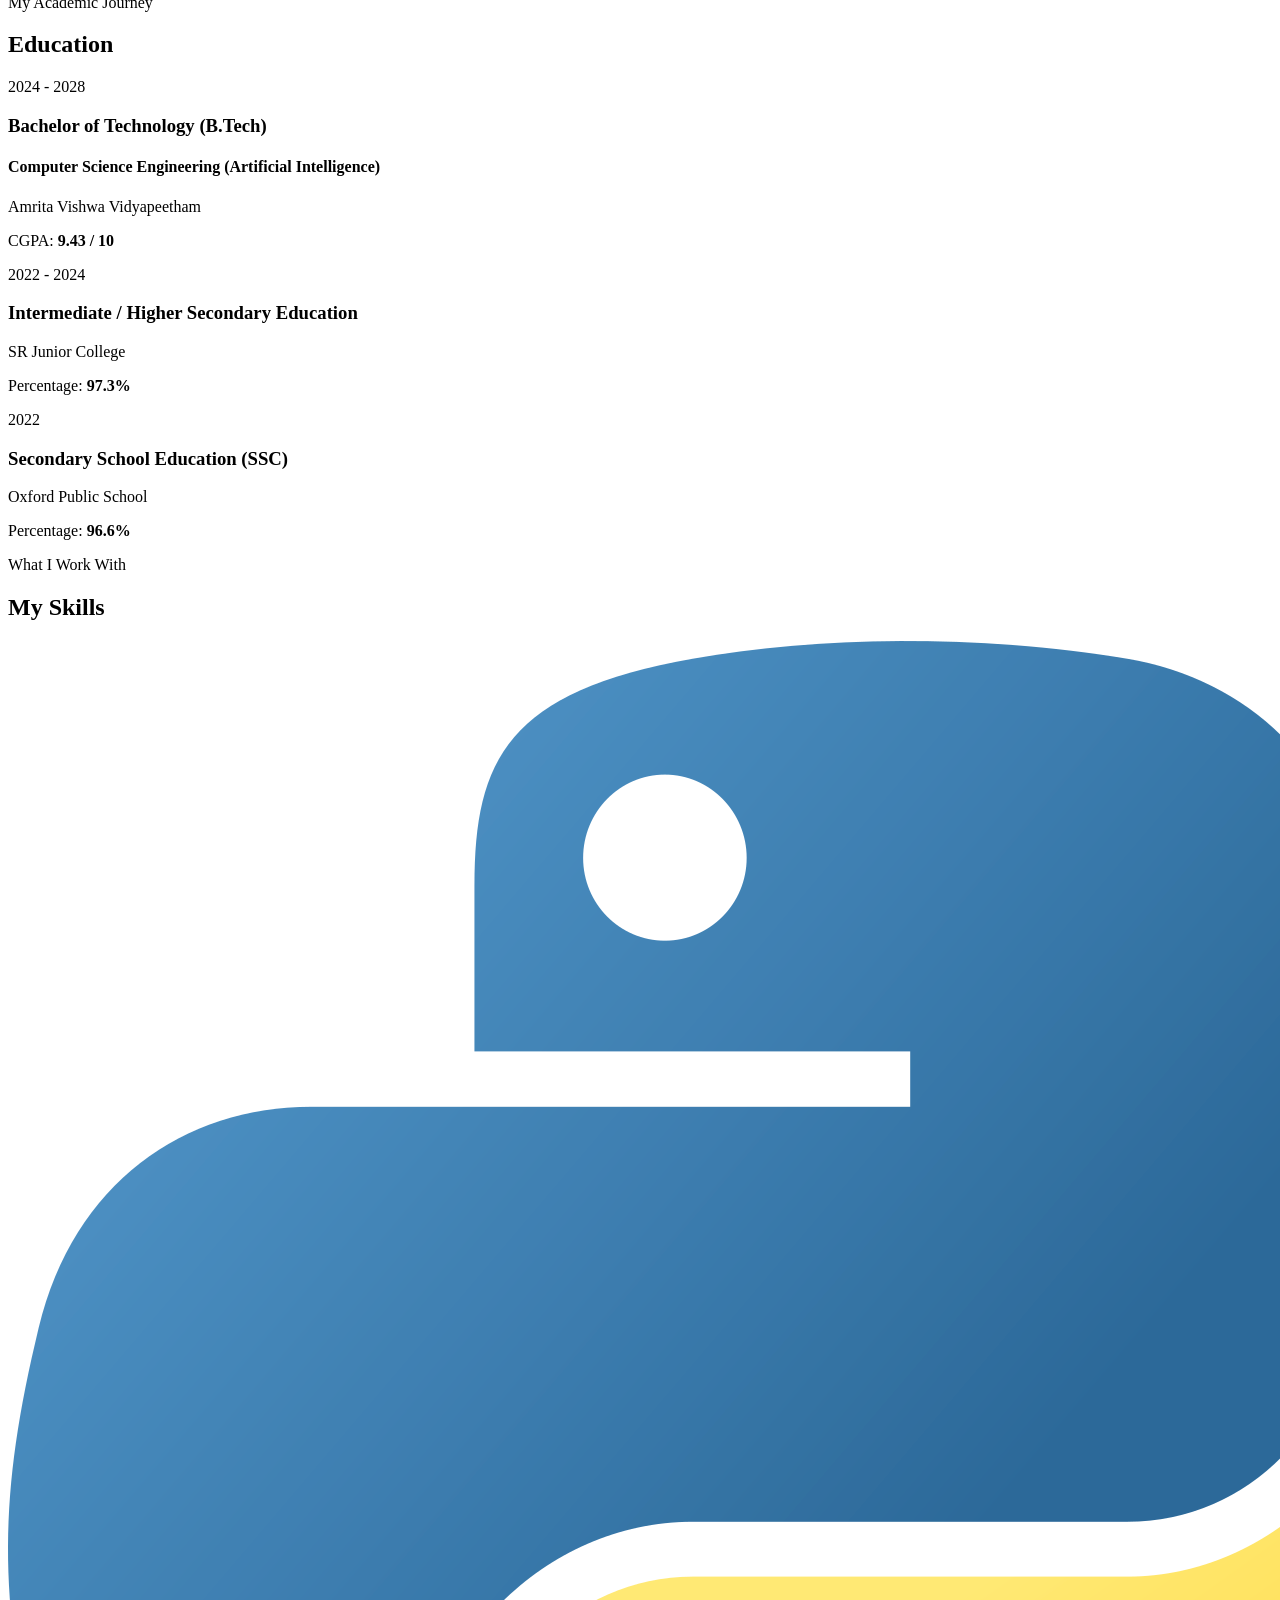
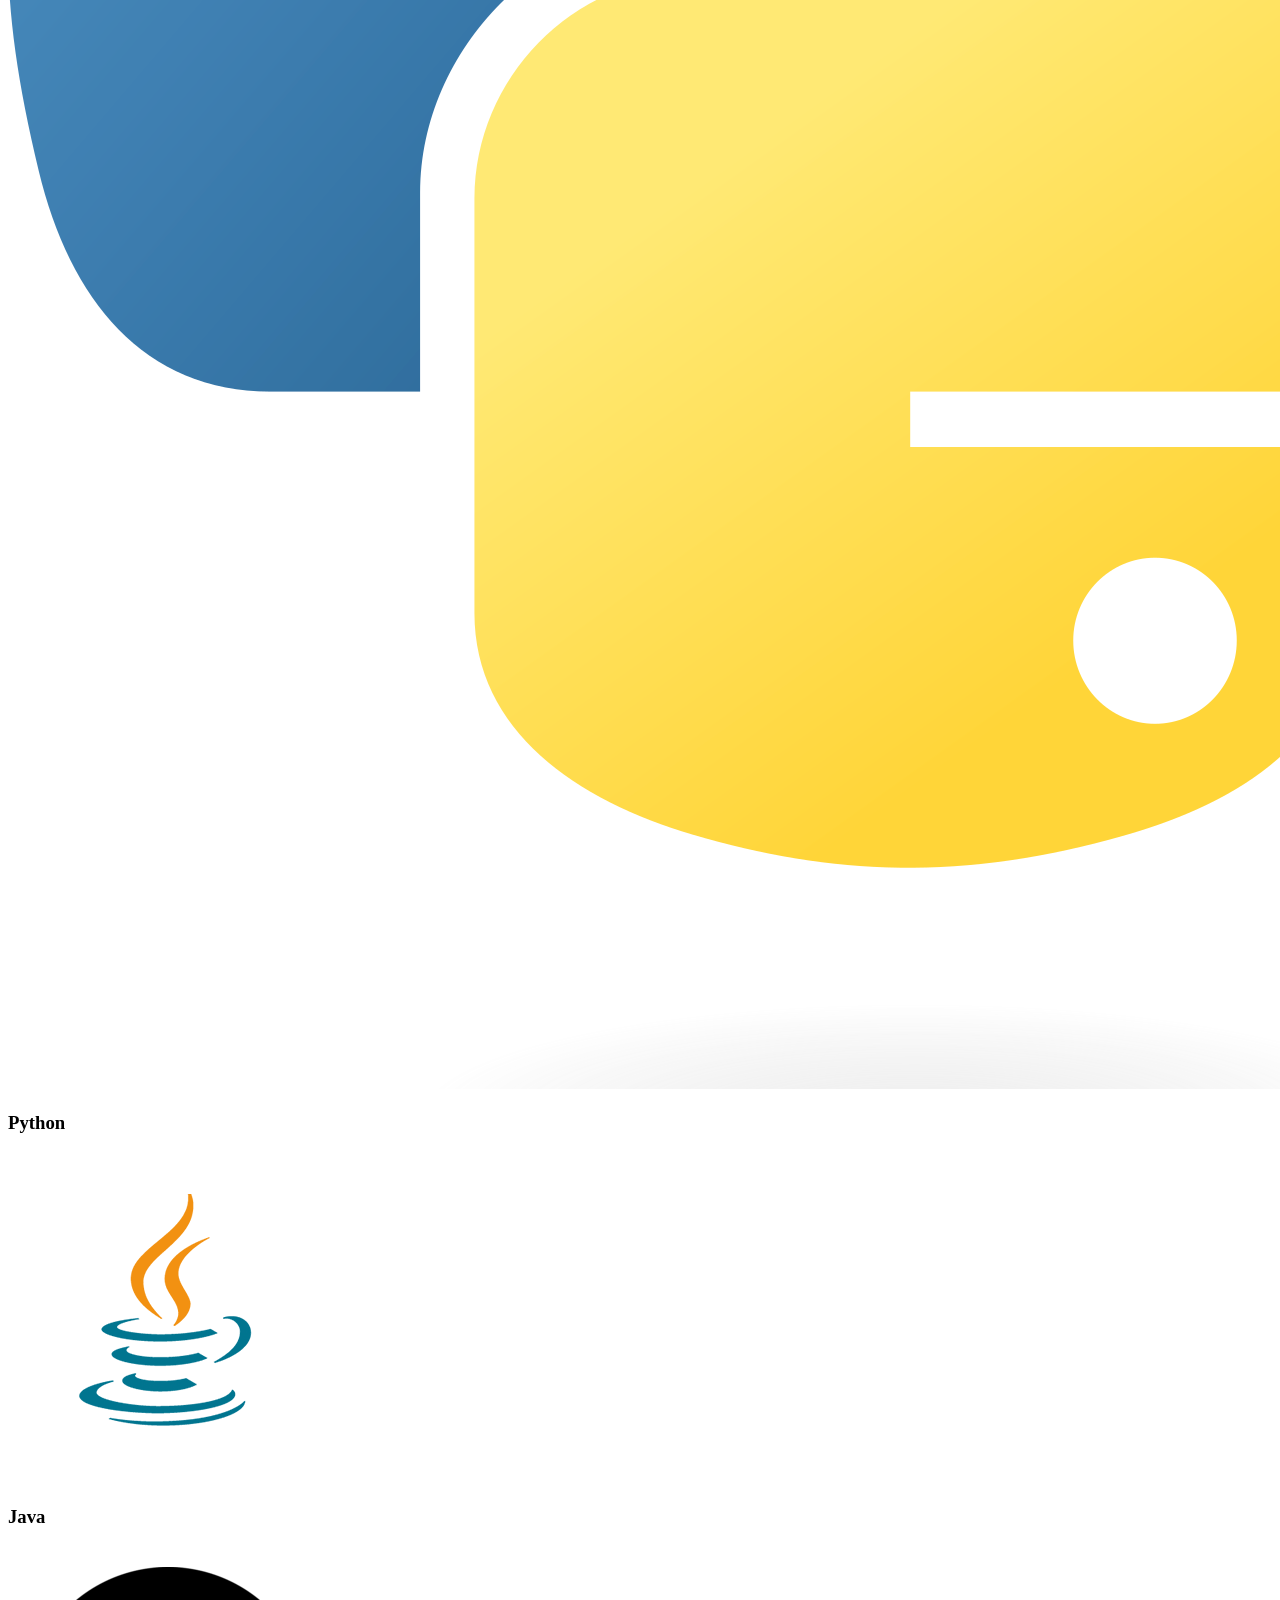
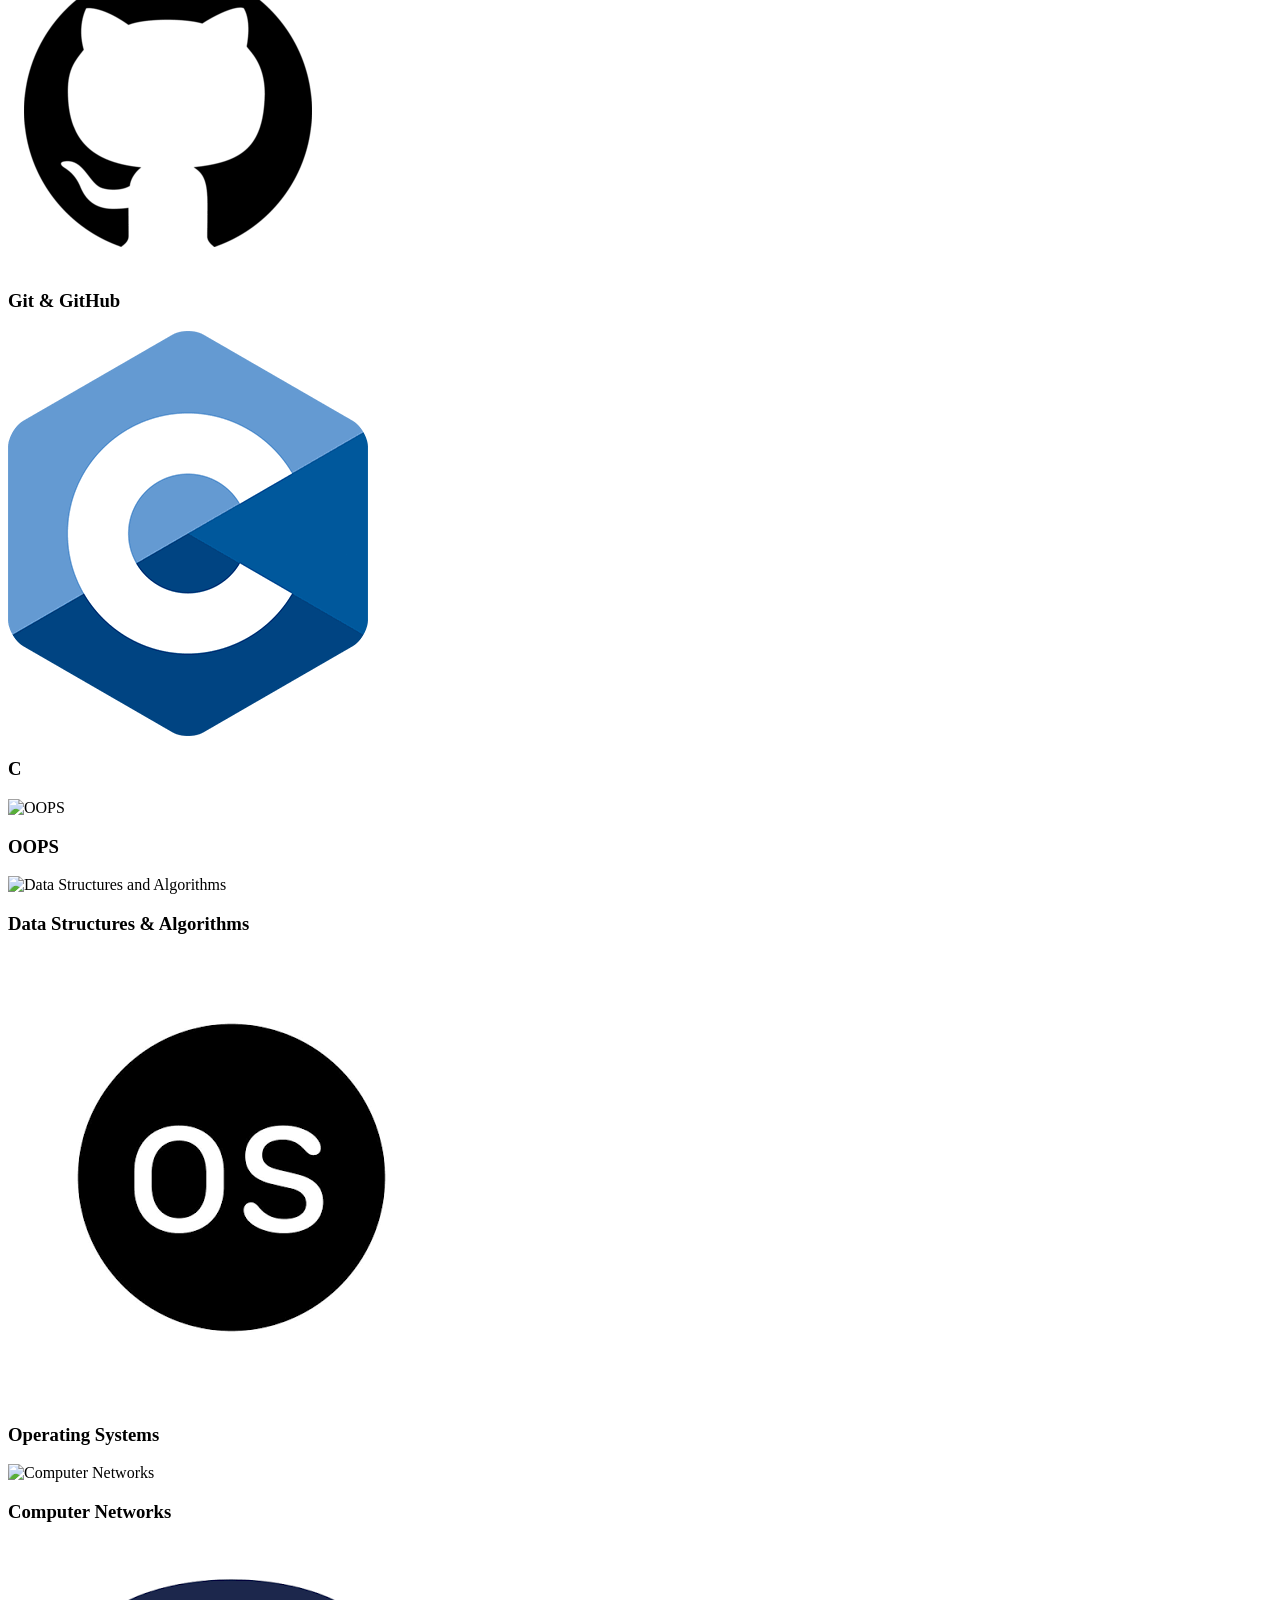
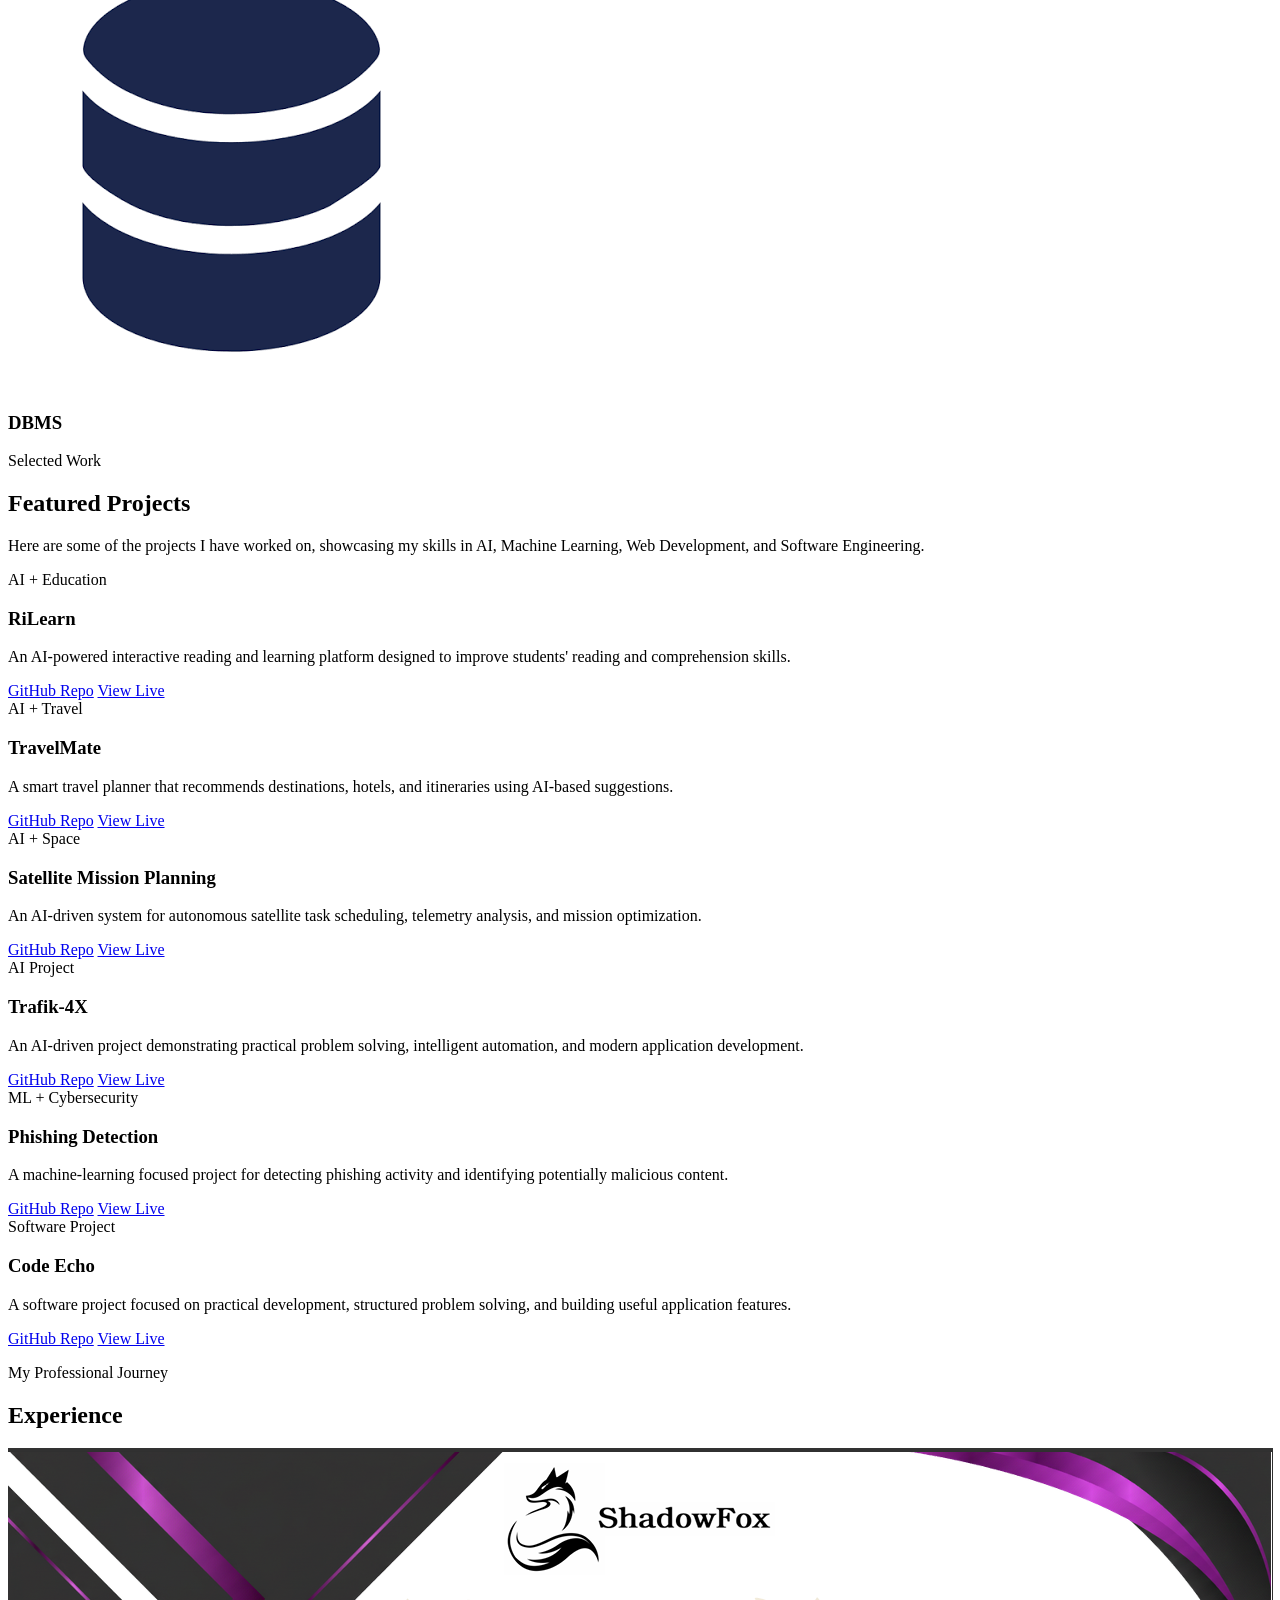
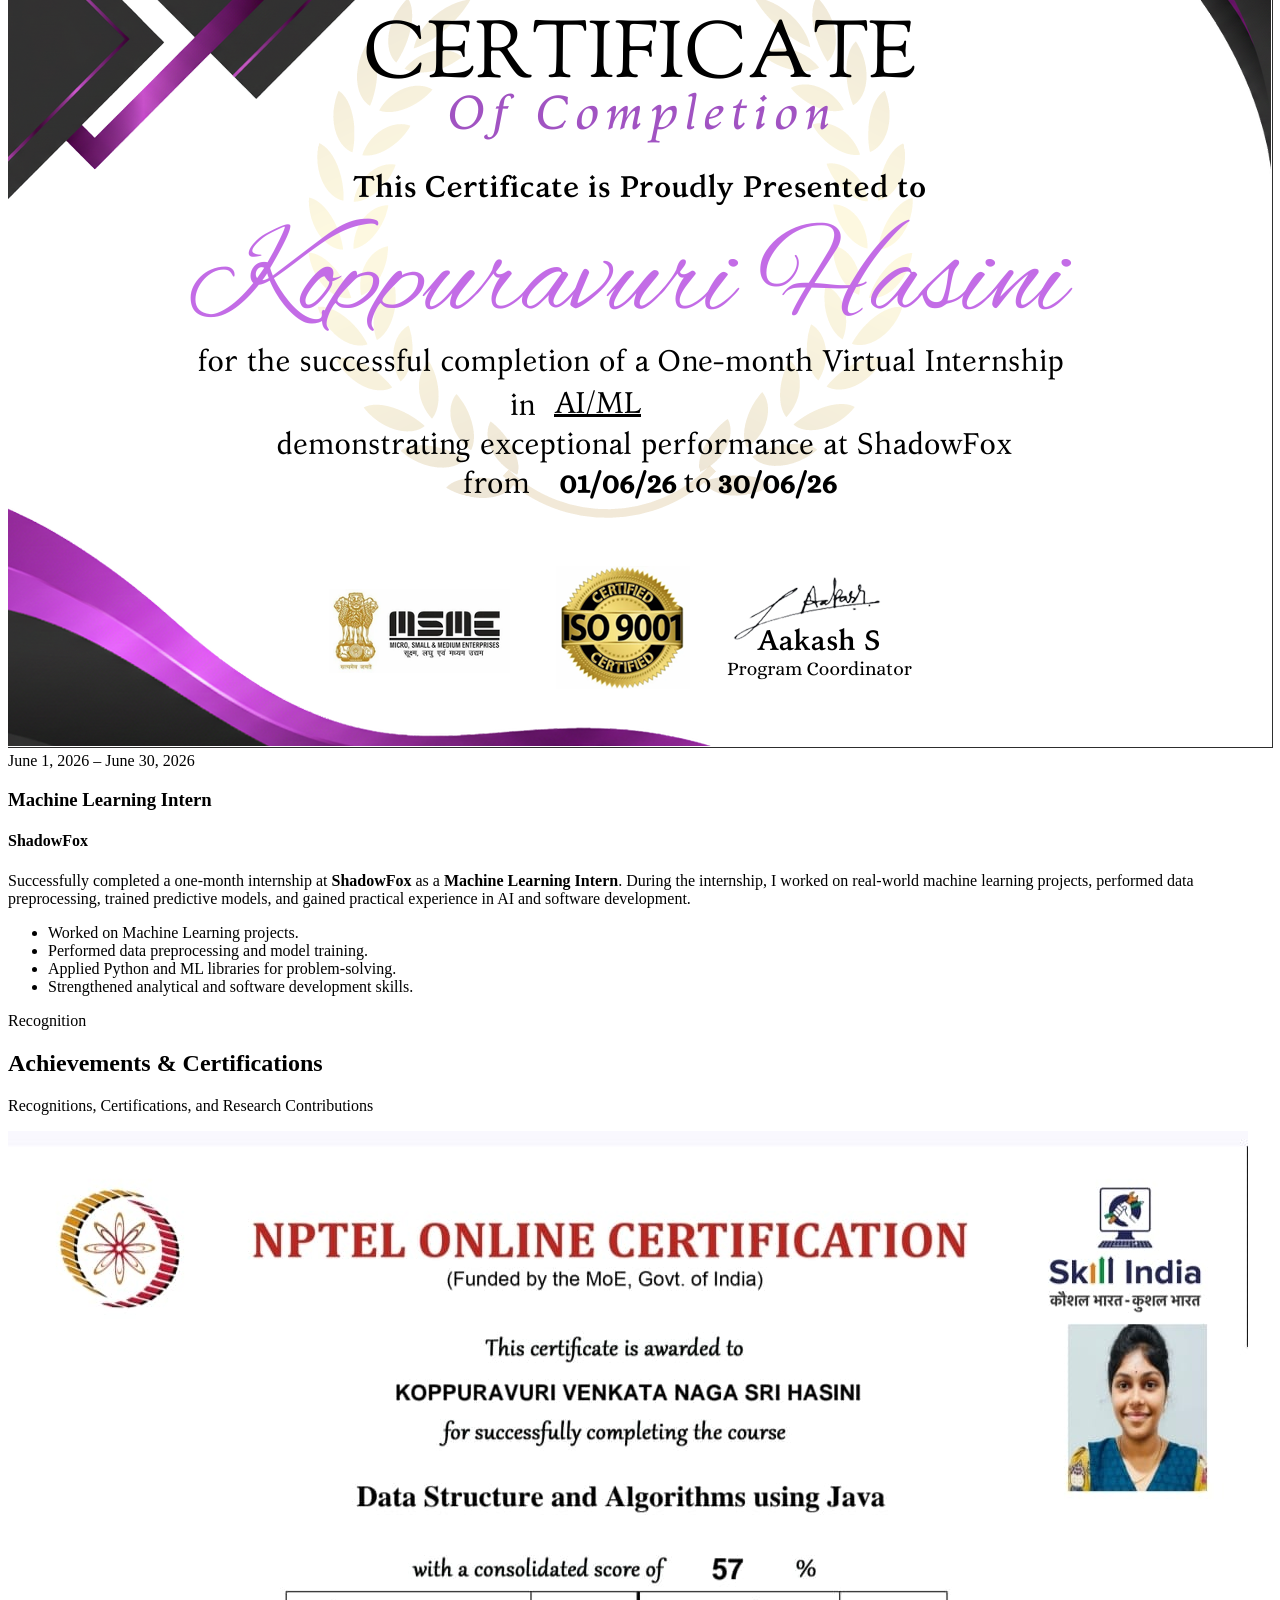
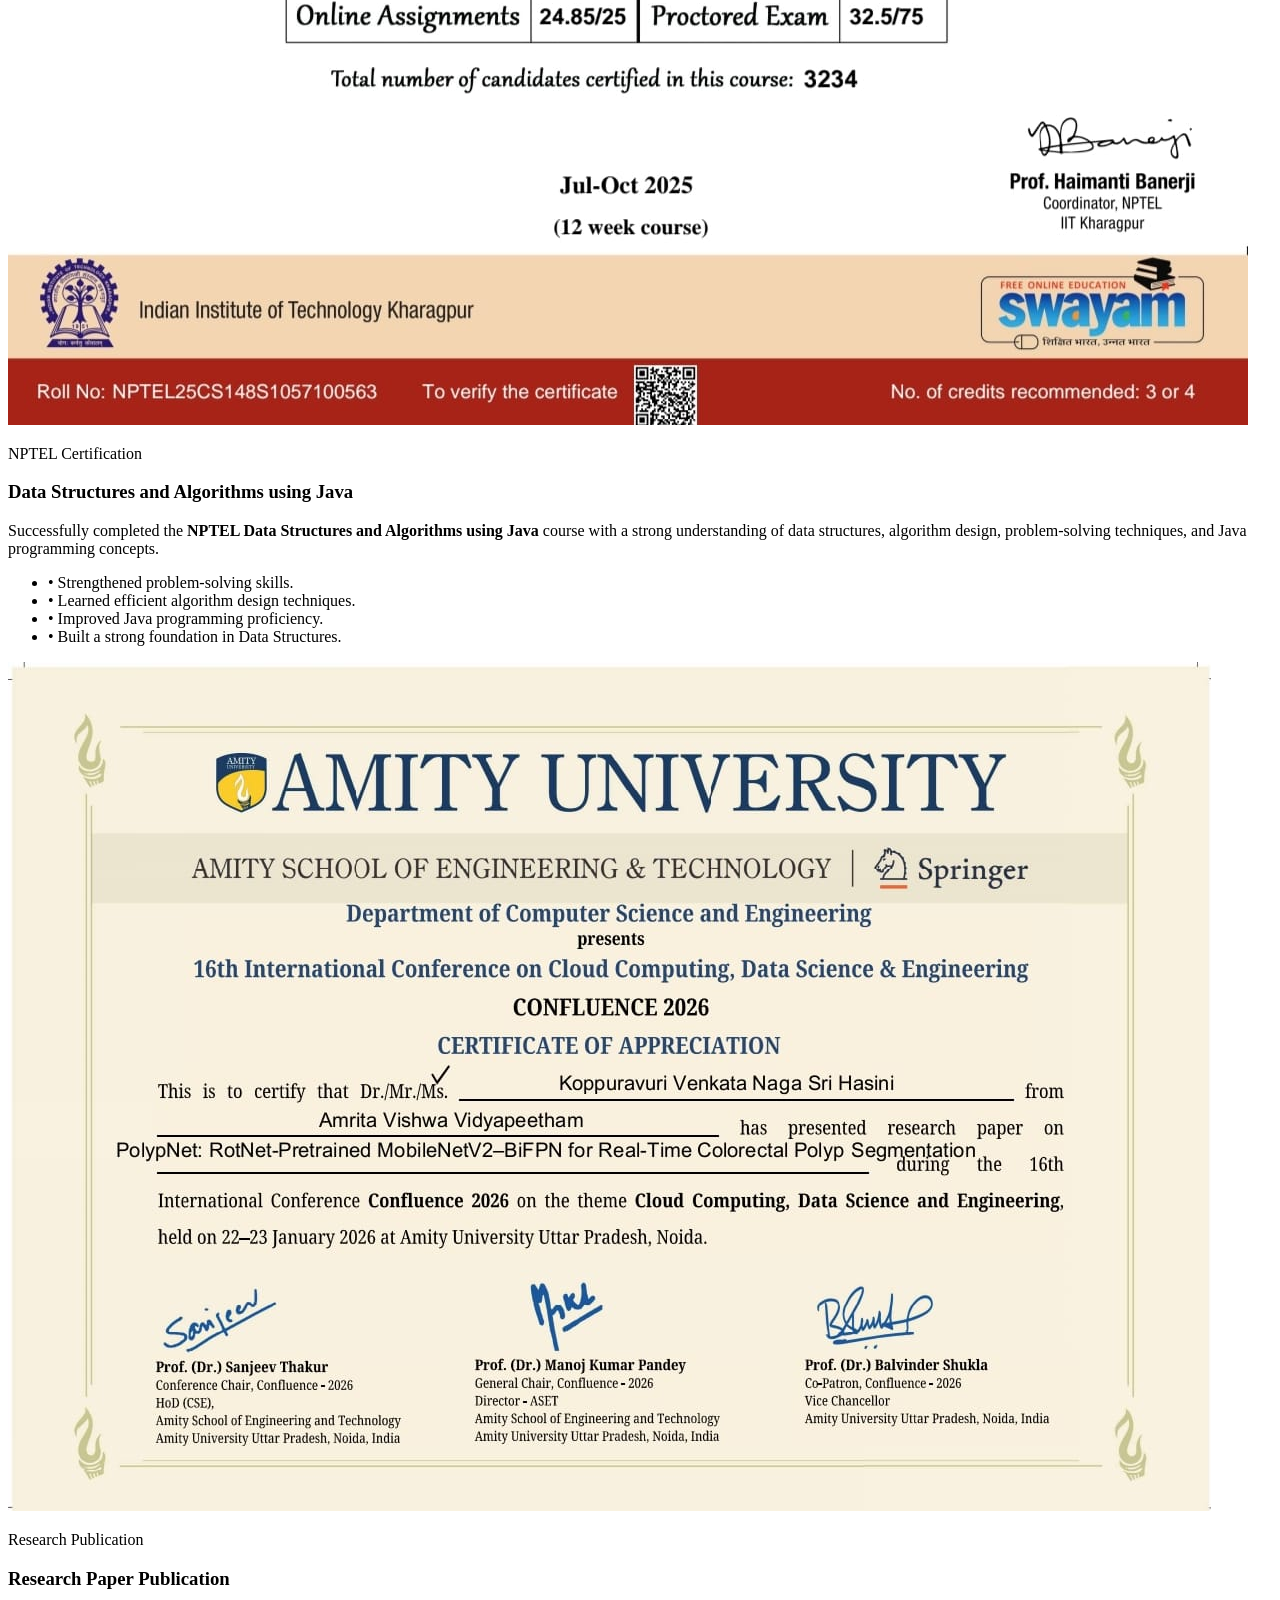
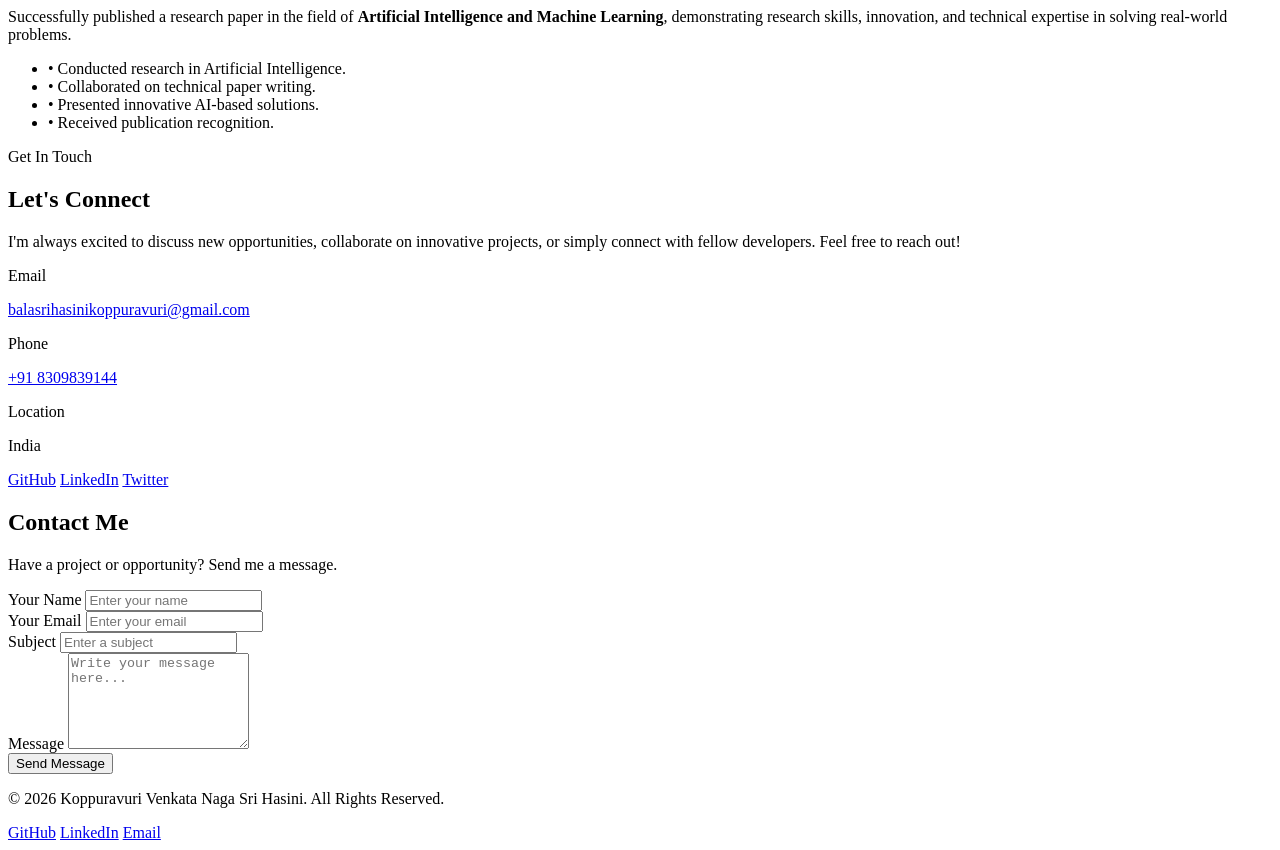
==== commit 56b4ff84: "Added Tailwind" ====
--- a/index.html
+++ b/index.html
@@ -1,17 +1,23 @@
 <!doctype html>
-<html>
+<html lang="en" class="scroll-smooth">
   <head>
     <meta charset="UTF-8" />
-    <title>My Portfolio</title>
-<<<<<<< HEAD
-    <link rel="stylesheet" href="css/style.css" />
-=======
-    <link rel="stylesheet" href="CSS/style.css" />
->>>>>>> 329f0ed9de165e963aad80290d4cb748a6a54105
+    <meta name="viewport" content="width=device-width, initial-scale=1.0" />
+    <meta
+      name="description"
+      content="Portfolio of Koppuravuri Venkata Naga Sri Hasini, AI & ML Engineer."
+    />
+    <title>Hasini | AI & ML Engineer</title>
+
+    <!-- Tailwind CSS v4 Browser CDN -->
+    <script src="https://cdn.jsdelivr.net/npm/@tailwindcss/browser@4"></script>
+
+    <!-- EmailJS -->
     <script
       type="text/javascript"
       src="https://cdn.jsdelivr.net/npm/@emailjs/browser@4/dist/email.min.js"
     ></script>
+
     <script type="text/javascript">
       (function () {
         emailjs.init({
@@ -19,544 +25,605 @@
         });
       })();
     </script>
-<<<<<<< HEAD
-=======
-    <script src="Js/script.js"></script>
->>>>>>> 329f0ed9de165e963aad80290d4cb748a6a54105
   </head>
-  <body>
-    <header class="main">
-      <nav class="navbar">
-<<<<<<< HEAD
-        <button class="menu-toggle" id="menu-toggle">☰</button>
-=======
-        <div class="menu-toggle" id="menu-toggle">☰</div>
->>>>>>> 329f0ed9de165e963aad80290d4cb748a6a54105
-
-        <div class="nav-links" id="nav-links">
-          <a href="#">Home</a>
-          <a href="#about">About</a>
-          <a href="#education">Education</a>
-          <a href="#skills">Skills</a>
-          <a href="#projects">Projects</a>
-          <a href="#experience">Experience</a>
-          <a href="#achievements">Achievements</a>
-          <a href="#contact">Contact</a>
+
+  <body class="bg-slate-950 text-slate-100 antialiased selection:bg-cyan-400 selection:text-slate-950">
+    <!-- Navbar -->
+    <header class="fixed inset-x-0 top-0 z-50 border-b border-white/10 bg-slate-950/90 backdrop-blur-xl">
+      <nav class="mx-auto flex max-w-7xl items-center justify-between px-5 py-4 sm:px-8 lg:px-12">
+        <a
+          href="#home"
+          class="text-xl font-black tracking-tight text-white"
+          aria-label="Go to home"
+        >
+          HASINI<span class="text-cyan-400">.</span>
+        </a>
+
+        <button
+          id="menu-toggle"
+          type="button"
+          class="inline-flex h-10 w-10 items-center justify-center rounded-lg border border-white/10 bg-white/5 text-2xl text-white transition hover:border-cyan-400/50 hover:bg-cyan-400/10 md:hidden"
+          aria-label="Toggle navigation"
+          aria-expanded="false"
+        >
+          ☰
+        </button>
+
+        <div
+          id="nav-links"
+          class="absolute left-0 right-0 top-full hidden flex-col gap-2 border-b border-white/10 bg-slate-950 px-5 py-5 shadow-2xl md:static md:flex md:flex-row md:items-center md:gap-6 md:border-0 md:bg-transparent md:p-0 md:shadow-none"
+        >
+          <a class="rounded-lg px-3 py-2 text-sm font-medium text-slate-300 transition hover:bg-white/5 hover:text-cyan-400 md:px-0 md:hover:bg-transparent" href="#home">Home</a>
+          <a class="rounded-lg px-3 py-2 text-sm font-medium text-slate-300 transition hover:bg-white/5 hover:text-cyan-400 md:px-0 md:hover:bg-transparent" href="#about">About</a>
+          <a class="rounded-lg px-3 py-2 text-sm font-medium text-slate-300 transition hover:bg-white/5 hover:text-cyan-400 md:px-0 md:hover:bg-transparent" href="#education">Education</a>
+          <a class="rounded-lg px-3 py-2 text-sm font-medium text-slate-300 transition hover:bg-white/5 hover:text-cyan-400 md:px-0 md:hover:bg-transparent" href="#skills">Skills</a>
+          <a class="rounded-lg px-3 py-2 text-sm font-medium text-slate-300 transition hover:bg-white/5 hover:text-cyan-400 md:px-0 md:hover:bg-transparent" href="#projects">Projects</a>
+          <a class="rounded-lg px-3 py-2 text-sm font-medium text-slate-300 transition hover:bg-white/5 hover:text-cyan-400 md:px-0 md:hover:bg-transparent" href="#experience">Experience</a>
+          <a class="rounded-lg px-3 py-2 text-sm font-medium text-slate-300 transition hover:bg-white/5 hover:text-cyan-400 md:px-0 md:hover:bg-transparent" href="#achievements">Achievements</a>
+          <a class="rounded-lg px-3 py-2 text-sm font-medium text-slate-300 transition hover:bg-white/5 hover:text-cyan-400 md:px-0 md:hover:bg-transparent" href="#contact">Contact</a>
         </div>
       </nav>
     </header>
+
     <main>
-      <div class="main-div">
-<<<<<<< HEAD
-        <img src="/assets/images/hasini.jpg" alt="my-image" class="profile" />
-=======
-        <img src="assets/images/hasini.jpg" alt="my-image" class="profile" />
->>>>>>> 329f0ed9de165e963aad80290d4cb748a6a54105
-        <div class="group">
-          <div class="hero-content">
-            <p class="greeting">Hi, I'm</p>
-
-            <h1 class="name">Koppuravuri Venkata Naga Sri Hasini</h1>
-
-            <h2 class="role">AI & ML Engineer</h2>
-
-            <p class="description">
+      <!-- Hero -->
+      <section
+        id="home"
+        class="relative flex min-h-screen items-center overflow-hidden px-5 pb-16 pt-28 sm:px-8 lg:px-12"
+      >
+        <div class="pointer-events-none absolute inset-0">
+          <div class="absolute -left-32 top-32 h-72 w-72 rounded-full bg-cyan-500/10 blur-3xl"></div>
+          <div class="absolute -right-32 bottom-20 h-80 w-80 rounded-full bg-violet-500/10 blur-3xl"></div>
+        </div>
+
+        <div class="relative mx-auto grid w-full max-w-7xl items-center gap-12 lg:grid-cols-[0.85fr_1.15fr]">
+          <div class="mx-auto lg:mx-0">
+            <div class="relative">
+              <div class="absolute inset-0 scale-105 rounded-[2.5rem] bg-gradient-to-br from-cyan-400/30 to-violet-500/20 blur-2xl"></div>
+              <img
+                src="assets/images/hasini.jpg"
+                alt="Koppuravuri Venkata Naga Sri Hasini"
+                class="relative h-72 w-72 rounded-[2.5rem] border border-white/10 object-cover shadow-2xl shadow-cyan-950/40 sm:h-80 sm:w-80"
+              />
+            </div>
+          </div>
+
+          <div class="text-center lg:text-left">
+            <p class="mb-3 text-sm font-bold uppercase tracking-[0.35em] text-cyan-400">
+              Hi, I'm
+            </p>
+
+            <h1 class="text-4xl font-black leading-tight tracking-tight text-white sm:text-5xl lg:text-6xl">
+              Koppuravuri Venkata Naga Sri
+              <span class="bg-gradient-to-r from-cyan-400 to-violet-400 bg-clip-text text-transparent">
+                Hasini
+              </span>
+            </h1>
+
+            <h2 class="mt-5 text-xl font-semibold text-slate-300 sm:text-2xl">
+              AI &amp; ML Engineer
+            </h2>
+
+            <p class="mx-auto mt-6 max-w-2xl text-base leading-8 text-slate-400 lg:mx-0 sm:text-lg">
               I build AI-powered applications, Machine Learning models, and
               modern web applications that solve real-world problems.
             </p>
-            <div class="hero-buttons">
+
+            <div class="mt-8 flex flex-wrap justify-center gap-4 lg:justify-start">
               <a
-<<<<<<< HEAD
-                href="/assets/documents/resume.pdf"
-=======
                 href="assets/documents/resume.pdf"
->>>>>>> 329f0ed9de165e963aad80290d4cb748a6a54105
                 download
-                class="resume-btn"
+                class="inline-flex items-center justify-center rounded-xl bg-cyan-400 px-6 py-3 text-sm font-bold text-slate-950 shadow-lg shadow-cyan-500/20 transition hover:-translate-y-0.5 hover:bg-cyan-300"
               >
                 Download Resume
               </a>
-            </div>
-          </div>
-        </div>
-      </div>
-      <section id="about">
-        <div class="a">
-          <h2>ABOUT ME</h2>
-          <p>
-            Hello! I'm Koppuravuri Venkata Naga Sri Hasini, a third-year B.Tech
-            student specializing in Artificial Intelligence at Amrita Vishwa
-            Vidyapeetham, with an expected graduation in 2028. I am passionate
-            about designing intelligent systems, developing scalable software,
-            and continuously exploring emerging technologies in AI and Machine
-            Learning.
-          </p>
-          <p>
-            I enjoy solving real-world problems through innovative solutions and
-            strive to improve my technical skills by building practical projects
-            and strengthening my understanding of software development
-            principles. My career goal is to become an AI & Machine Learning
-            Engineer or a Software Development Engineer (SDE), where I can
-            contribute to impactful products while continuously learning and
-            growing as a developer.
-          </p>
-        </div>
-      </section>
-      <section id="education">
-        <div class="e-heading">
-          <h2>Education</h2>
-          <p>My Academic Journey</p>
-        </div>
-        <div class="timeline">
-          <!-- B.Tech -->
-          <div class="timeline-item">
-            <div class="timeline-dot"></div>
-
-            <div class="timeline-content">
-              <span class="year">2024 - 2028</span>
-
-              <h3>Bachelor of Technology (B.Tech)</h3>
-
-              <h4>Computer Science Engineering (Artificial Intelligence)</h4>
-
-              <p class="college">Amrita Vishwa Vidyapeetham</p>
-
-              <p class="score">CGPA: <strong>9.43 / 10</strong></p>
-            </div>
-          </div>
-
-          <!-- Intermediate -->
-          <div class="timeline-item">
-            <div class="timeline-dot"></div>
-
-            <div class="timeline-content">
-              <span class="year">2022 - 2024</span>
-
-              <h3>Intermediate / Higher Secondary Education</h3>
-
-              <p class="college">SR Junior College</p>
-
-              <p class="score">Percentage: <strong>97.3%</strong></p>
-            </div>
-          </div>
-
-          <!-- School -->
-          <div class="timeline-item">
-            <div class="timeline-dot"></div>
-
-            <div class="timeline-content">
-              <span class="year">2022</span>
-
-              <h3>Secondary School Education (SSC)</h3>
-
-              <p class="college">Oxford Public School</p>
-
-              <p class="score">Percentage: <strong>96.6%</strong></p>
-            </div>
-          </div>
-        </div>
-      </section>
-      <section id="skills">
-        <h1>My Skills</h1>
-
-        <div class="skills-container">
-          <div class="s1">
-            <img src="assets/images/python.png" alt="Python" />
-            <h2>Python</h2>
-          </div>
-
-          <div class="s1">
-            <img src="assets/images/java.png" alt="Java" />
-            <h2>Java</h2>
-          </div>
-
-          <div class="s1">
-            <img src="assets/images/git.png" alt="GitHub" />
-            <h2>Git & GitHub</h2>
-          </div>
-
-          <div class="s1">
-            <img src="assets/images/c.png" alt="C" />
-            <h2>C</h2>
-          </div>
-
-          <div class="s1">
-            <img src="assets/images/oops.png" alt="OOPS" />
-            <h2>OOPS</h2>
-          </div>
-
-          <div class="s1">
-            <img src="assets/images/dsa.png" alt="DSA" />
-            <h2>Data Structures & Algorithms</h2>
-          </div>
-
-          <div class="s1">
-            <img src="assets/images/os.png" alt="Operating Systems" />
-            <h2>Operating Systems</h2>
-          </div>
-
-          <div class="s1">
-            <img src="assets/images/network.png" alt="Computer Networks" />
-            <h2>Computer Networks</h2>
-          </div>
-
-          <div class="s1">
-            <img src="assets/images/dbms.png" alt="DBMS" />
-            <h2>DBMS</h2>
-          </div>
-        </div>
-      </section>
-      <section id="projects">
-        <div class="project-heading">
-          <h2>Featured Projects</h2>
-          <p>
-            Here are some of the projects I have worked on, showcasing my skills
-            in AI, Machine Learning, Web Development, and Software Engineering.
-          </p>
-        </div>
-
-        <div class="projects-container">
-          <!-- Project 1 -->
-          <div class="project-card">
-            <h3>RiLearn</h3>
-
-            <p>
-              An AI-powered interactive reading and learning platform designed
-              to improve students' reading and comprehension skills.
+
+              <a
+                href="#contact"
+                class="inline-flex items-center justify-center rounded-xl border border-white/15 bg-white/5 px-6 py-3 text-sm font-bold text-white transition hover:-translate-y-0.5 hover:border-cyan-400/40 hover:bg-cyan-400/10"
+              >
+                Contact Me
+              </a>
+            </div>
+          </div>
+        </div>
+      </section>
+
+      <!-- About -->
+      <section id="about" class="scroll-mt-24 border-t border-white/5 bg-slate-900/30 px-5 py-24 sm:px-8 lg:px-12">
+        <div class="mx-auto max-w-5xl">
+          <div class="mb-10">
+            <p class="text-sm font-bold uppercase tracking-[0.3em] text-cyan-400">Introduction</p>
+            <h2 class="mt-3 text-3xl font-black text-white sm:text-4xl">About Me</h2>
+          </div>
+
+          <div class="rounded-3xl border border-white/10 bg-white/[0.03] p-7 shadow-xl backdrop-blur sm:p-10">
+            <p class="text-base leading-8 text-slate-300 sm:text-lg">
+              Hello! I'm Koppuravuri Venkata Naga Sri Hasini, a third-year B.Tech
+              student specializing in Artificial Intelligence at Amrita Vishwa
+              Vidyapeetham, with an expected graduation in 2028. I am passionate
+              about designing intelligent systems, developing scalable software,
+              and continuously exploring emerging technologies in AI and Machine
+              Learning.
             </p>
 
-            <div class="project-buttons">
-              <a href="https://github.com/aditya-an1l/RILearn" target="_blank">
-                <button>GitHub Repo</button>
-              </a>
-
-              <a href="https://rilearn.netlify.app/" target="_blank">
-                <button>View Live</button>
-              </a>
-            </div>
-          </div>
-
-          <!-- Project 2 -->
-          <div class="project-card">
-            <h3>TravelMate</h3>
-
-            <p>
-              A smart travel planner that recommends destinations, hotels, and
-              itineraries using AI-based suggestions.
+            <p class="mt-5 text-base leading-8 text-slate-300 sm:text-lg">
+              I enjoy solving real-world problems through innovative solutions and
+              strive to improve my technical skills by building practical projects
+              and strengthening my understanding of software development
+              principles. My career goal is to become an AI &amp; Machine Learning
+              Engineer or a Software Development Engineer (SDE), where I can
+              contribute to impactful products while continuously learning and
+              growing as a developer.
             </p>
-
-            <div class="project-buttons">
-              <a href="https://github.com/Saisneha9/TravelMate" target="_blank">
-                <button>GitHub Repo</button>
-              </a>
-
-              <a href="https://your-live-link.com" target="_blank">
-                <button>View Live</button>
-              </a>
-            </div>
-          </div>
-
-          <!-- Project 3 -->
-          <div class="project-card">
-            <h3>Satellite Mission Planning</h3>
-
-            <p>
-              An AI-driven system for autonomous satellite task scheduling,
-              telemetry analysis, and mission optimization.
+          </div>
+        </div>
+      </section>
+
+      <!-- Education -->
+      <section id="education" class="scroll-mt-24 px-5 py-24 sm:px-8 lg:px-12">
+        <div class="mx-auto max-w-5xl">
+          <div class="mb-12 text-center">
+            <p class="text-sm font-bold uppercase tracking-[0.3em] text-cyan-400">My Academic Journey</p>
+            <h2 class="mt-3 text-3xl font-black text-white sm:text-4xl">Education</h2>
+          </div>
+
+          <div class="relative ml-3 border-l border-cyan-400/30 pl-8 sm:ml-6 sm:pl-10">
+            <div class="relative pb-12">
+              <span class="absolute -left-[2.55rem] top-2 h-4 w-4 rounded-full border-4 border-slate-950 bg-cyan-400 ring-4 ring-cyan-400/15 sm:-left-[2.75rem]"></span>
+              <div class="rounded-2xl border border-white/10 bg-white/[0.03] p-6 transition hover:-translate-y-1 hover:border-cyan-400/30">
+                <span class="inline-flex rounded-full bg-cyan-400/10 px-3 py-1 text-xs font-bold text-cyan-300">2024 - 2028</span>
+                <h3 class="mt-4 text-xl font-bold text-white">Bachelor of Technology (B.Tech)</h3>
+                <h4 class="mt-2 font-medium text-slate-300">Computer Science Engineering (Artificial Intelligence)</h4>
+                <p class="mt-3 text-slate-400">Amrita Vishwa Vidyapeetham</p>
+                <p class="mt-2 text-sm text-slate-400">CGPA: <strong class="text-cyan-300">9.43 / 10</strong></p>
+              </div>
+            </div>
+
+            <div class="relative pb-12">
+              <span class="absolute -left-[2.55rem] top-2 h-4 w-4 rounded-full border-4 border-slate-950 bg-cyan-400 ring-4 ring-cyan-400/15 sm:-left-[2.75rem]"></span>
+              <div class="rounded-2xl border border-white/10 bg-white/[0.03] p-6 transition hover:-translate-y-1 hover:border-cyan-400/30">
+                <span class="inline-flex rounded-full bg-cyan-400/10 px-3 py-1 text-xs font-bold text-cyan-300">2022 - 2024</span>
+                <h3 class="mt-4 text-xl font-bold text-white">Intermediate / Higher Secondary Education</h3>
+                <p class="mt-3 text-slate-400">SR Junior College</p>
+                <p class="mt-2 text-sm text-slate-400">Percentage: <strong class="text-cyan-300">97.3%</strong></p>
+              </div>
+            </div>
+
+            <div class="relative">
+              <span class="absolute -left-[2.55rem] top-2 h-4 w-4 rounded-full border-4 border-slate-950 bg-cyan-400 ring-4 ring-cyan-400/15 sm:-left-[2.75rem]"></span>
+              <div class="rounded-2xl border border-white/10 bg-white/[0.03] p-6 transition hover:-translate-y-1 hover:border-cyan-400/30">
+                <span class="inline-flex rounded-full bg-cyan-400/10 px-3 py-1 text-xs font-bold text-cyan-300">2022</span>
+                <h3 class="mt-4 text-xl font-bold text-white">Secondary School Education (SSC)</h3>
+                <p class="mt-3 text-slate-400">Oxford Public School</p>
+                <p class="mt-2 text-sm text-slate-400">Percentage: <strong class="text-cyan-300">96.6%</strong></p>
+              </div>
+            </div>
+          </div>
+        </div>
+      </section>
+
+      <!-- Skills -->
+      <section id="skills" class="scroll-mt-24 border-y border-white/5 bg-slate-900/30 px-5 py-24 sm:px-8 lg:px-12">
+        <div class="mx-auto max-w-7xl">
+          <div class="mb-12 text-center">
+            <p class="text-sm font-bold uppercase tracking-[0.3em] text-cyan-400">What I Work With</p>
+            <h2 class="mt-3 text-3xl font-black text-white sm:text-4xl">My Skills</h2>
+          </div>
+
+          <div class="grid grid-cols-2 gap-4 sm:grid-cols-3 lg:grid-cols-5">
+            <div class="group rounded-2xl border border-white/10 bg-white/[0.03] p-5 text-center transition hover:-translate-y-1 hover:border-cyan-400/40 hover:bg-cyan-400/[0.05]">
+              <img src="assets/images/python.png" alt="Python" class="mx-auto h-14 w-14 object-contain transition group-hover:scale-110" />
+              <h3 class="mt-4 font-semibold text-white">Python</h3>
+            </div>
+
+            <div class="group rounded-2xl border border-white/10 bg-white/[0.03] p-5 text-center transition hover:-translate-y-1 hover:border-cyan-400/40 hover:bg-cyan-400/[0.05]">
+              <img src="assets/images/java.png" alt="Java" class="mx-auto h-14 w-14 object-contain transition group-hover:scale-110" />
+              <h3 class="mt-4 font-semibold text-white">Java</h3>
+            </div>
+
+            <div class="group rounded-2xl border border-white/10 bg-white/[0.03] p-5 text-center transition hover:-translate-y-1 hover:border-cyan-400/40 hover:bg-cyan-400/[0.05]">
+              <img src="assets/images/git.png" alt="Git and GitHub" class="mx-auto h-14 w-14 object-contain transition group-hover:scale-110" />
+              <h3 class="mt-4 font-semibold text-white">Git &amp; GitHub</h3>
+            </div>
+
+            <div class="group rounded-2xl border border-white/10 bg-white/[0.03] p-5 text-center transition hover:-translate-y-1 hover:border-cyan-400/40 hover:bg-cyan-400/[0.05]">
+              <img src="assets/images/c.png" alt="C" class="mx-auto h-14 w-14 object-contain transition group-hover:scale-110" />
+              <h3 class="mt-4 font-semibold text-white">C</h3>
+            </div>
+
+            <div class="group rounded-2xl border border-white/10 bg-white/[0.03] p-5 text-center transition hover:-translate-y-1 hover:border-cyan-400/40 hover:bg-cyan-400/[0.05]">
+              <img src="assets/images/oops.png" alt="OOPS" class="mx-auto h-14 w-14 object-contain transition group-hover:scale-110" />
+              <h3 class="mt-4 font-semibold text-white">OOPS</h3>
+            </div>
+
+            <div class="group rounded-2xl border border-white/10 bg-white/[0.03] p-5 text-center transition hover:-translate-y-1 hover:border-cyan-400/40 hover:bg-cyan-400/[0.05]">
+              <img src="assets/images/dsa.png" alt="Data Structures and Algorithms" class="mx-auto h-14 w-14 object-contain transition group-hover:scale-110" />
+              <h3 class="mt-4 text-sm font-semibold text-white">Data Structures &amp; Algorithms</h3>
+            </div>
+
+            <div class="group rounded-2xl border border-white/10 bg-white/[0.03] p-5 text-center transition hover:-translate-y-1 hover:border-cyan-400/40 hover:bg-cyan-400/[0.05]">
+              <img src="assets/images/os.png" alt="Operating Systems" class="mx-auto h-14 w-14 object-contain transition group-hover:scale-110" />
+              <h3 class="mt-4 text-sm font-semibold text-white">Operating Systems</h3>
+            </div>
+
+            <div class="group rounded-2xl border border-white/10 bg-white/[0.03] p-5 text-center transition hover:-translate-y-1 hover:border-cyan-400/40 hover:bg-cyan-400/[0.05]">
+              <img src="assets/images/network.png" alt="Computer Networks" class="mx-auto h-14 w-14 object-contain transition group-hover:scale-110" />
+              <h3 class="mt-4 text-sm font-semibold text-white">Computer Networks</h3>
+            </div>
+
+            <div class="group rounded-2xl border border-white/10 bg-white/[0.03] p-5 text-center transition hover:-translate-y-1 hover:border-cyan-400/40 hover:bg-cyan-400/[0.05]">
+              <img src="assets/images/dbms.png" alt="DBMS" class="mx-auto h-14 w-14 object-contain transition group-hover:scale-110" />
+              <h3 class="mt-4 font-semibold text-white">DBMS</h3>
+            </div>
+          </div>
+        </div>
+      </section>
+
+      <!-- Projects -->
+      <section id="projects" class="scroll-mt-24 px-5 py-24 sm:px-8 lg:px-12">
+        <div class="mx-auto max-w-7xl">
+          <div class="mb-12 max-w-3xl">
+            <p class="text-sm font-bold uppercase tracking-[0.3em] text-cyan-400">Selected Work</p>
+            <h2 class="mt-3 text-3xl font-black text-white sm:text-4xl">Featured Projects</h2>
+            <p class="mt-4 leading-7 text-slate-400">
+              Here are some of the projects I have worked on, showcasing my skills
+              in AI, Machine Learning, Web Development, and Software Engineering.
             </p>
-
-            <div class="project-buttons">
-              <a
-                href="https://github.com/asritha-chikkala/Autonomus_satellite_constellations"
-                target="_blank"
-              >
-                <button>GitHub Repo</button>
-              </a>
-
-              <a href="https://your-live-link.com" target="_blank">
-                <button>View Live</button>
-              </a>
-            </div>
-          </div>
-          <div class="project-card">
-            <h3>Trafik-4X</h3>
-
-            <p>
-              An AI-driven system for autonomous satellite task scheduling,
-              telemetry analysis, and mission optimization.
+          </div>
+
+          <div class="grid gap-6 md:grid-cols-2 xl:grid-cols-3">
+            <!-- RiLearn -->
+            <article class="flex h-full flex-col rounded-3xl border border-white/10 bg-gradient-to-b from-white/[0.05] to-white/[0.02] p-7 transition hover:-translate-y-1 hover:border-cyan-400/40">
+              <div class="mb-5 inline-flex w-fit rounded-full bg-cyan-400/10 px-3 py-1 text-xs font-bold text-cyan-300">AI + Education</div>
+              <h3 class="text-2xl font-bold text-white">RiLearn</h3>
+              <p class="mt-4 flex-1 leading-7 text-slate-400">
+                An AI-powered interactive reading and learning platform designed
+                to improve students' reading and comprehension skills.
+              </p>
+              <div class="mt-7 flex flex-wrap gap-3">
+                <a href="https://github.com/aditya-an1l/RILearn" target="_blank" rel="noopener noreferrer" class="rounded-lg border border-white/10 px-4 py-2 text-sm font-semibold text-white transition hover:border-cyan-400/40 hover:bg-cyan-400/10">GitHub Repo</a>
+                <a href="https://rilearn.netlify.app/" target="_blank" rel="noopener noreferrer" class="rounded-lg bg-cyan-400 px-4 py-2 text-sm font-bold text-slate-950 transition hover:bg-cyan-300">View Live</a>
+              </div>
+            </article>
+
+            <!-- TravelMate -->
+            <article class="flex h-full flex-col rounded-3xl border border-white/10 bg-gradient-to-b from-white/[0.05] to-white/[0.02] p-7 transition hover:-translate-y-1 hover:border-cyan-400/40">
+              <div class="mb-5 inline-flex w-fit rounded-full bg-violet-400/10 px-3 py-1 text-xs font-bold text-violet-300">AI + Travel</div>
+              <h3 class="text-2xl font-bold text-white">TravelMate</h3>
+              <p class="mt-4 flex-1 leading-7 text-slate-400">
+                A smart travel planner that recommends destinations, hotels, and
+                itineraries using AI-based suggestions.
+              </p>
+              <div class="mt-7 flex flex-wrap gap-3">
+                <a href="https://github.com/Saisneha9/TravelMate" target="_blank" rel="noopener noreferrer" class="rounded-lg border border-white/10 px-4 py-2 text-sm font-semibold text-white transition hover:border-cyan-400/40 hover:bg-cyan-400/10">GitHub Repo</a>
+                <a href="https://your-live-link.com" target="_blank" rel="noopener noreferrer" class="rounded-lg bg-cyan-400 px-4 py-2 text-sm font-bold text-slate-950 transition hover:bg-cyan-300">View Live</a>
+              </div>
+            </article>
+
+            <!-- Satellite Mission Planning -->
+            <article class="flex h-full flex-col rounded-3xl border border-white/10 bg-gradient-to-b from-white/[0.05] to-white/[0.02] p-7 transition hover:-translate-y-1 hover:border-cyan-400/40">
+              <div class="mb-5 inline-flex w-fit rounded-full bg-cyan-400/10 px-3 py-1 text-xs font-bold text-cyan-300">AI + Space</div>
+              <h3 class="text-2xl font-bold text-white">Satellite Mission Planning</h3>
+              <p class="mt-4 flex-1 leading-7 text-slate-400">
+                An AI-driven system for autonomous satellite task scheduling,
+                telemetry analysis, and mission optimization.
+              </p>
+              <div class="mt-7 flex flex-wrap gap-3">
+                <a href="https://github.com/asritha-chikkala/Autonomus_satellite_constellations" target="_blank" rel="noopener noreferrer" class="rounded-lg border border-white/10 px-4 py-2 text-sm font-semibold text-white transition hover:border-cyan-400/40 hover:bg-cyan-400/10">GitHub Repo</a>
+                <a href="https://your-live-link.com" target="_blank" rel="noopener noreferrer" class="rounded-lg bg-cyan-400 px-4 py-2 text-sm font-bold text-slate-950 transition hover:bg-cyan-300">View Live</a>
+              </div>
+            </article>
+
+            <!-- Trafik-4X -->
+            <article class="flex h-full flex-col rounded-3xl border border-white/10 bg-gradient-to-b from-white/[0.05] to-white/[0.02] p-7 transition hover:-translate-y-1 hover:border-cyan-400/40">
+              <div class="mb-5 inline-flex w-fit rounded-full bg-violet-400/10 px-3 py-1 text-xs font-bold text-violet-300">AI Project</div>
+              <h3 class="text-2xl font-bold text-white">Trafik-4X</h3>
+              <p class="mt-4 flex-1 leading-7 text-slate-400">
+                An AI-driven project demonstrating practical problem solving,
+                intelligent automation, and modern application development.
+              </p>
+              <div class="mt-7 flex flex-wrap gap-3">
+                <a href="https://github.com/hasini-1/TRAFIK-4X" target="_blank" rel="noopener noreferrer" class="rounded-lg border border-white/10 px-4 py-2 text-sm font-semibold text-white transition hover:border-cyan-400/40 hover:bg-cyan-400/10">GitHub Repo</a>
+                <a href="https://trafik-4-x.vercel.app/" target="_blank" rel="noopener noreferrer" class="rounded-lg bg-cyan-400 px-4 py-2 text-sm font-bold text-slate-950 transition hover:bg-cyan-300">View Live</a>
+              </div>
+            </article>
+
+            <!-- Phishing Detection -->
+            <article class="flex h-full flex-col rounded-3xl border border-white/10 bg-gradient-to-b from-white/[0.05] to-white/[0.02] p-7 transition hover:-translate-y-1 hover:border-cyan-400/40">
+              <div class="mb-5 inline-flex w-fit rounded-full bg-cyan-400/10 px-3 py-1 text-xs font-bold text-cyan-300">ML + Cybersecurity</div>
+              <h3 class="text-2xl font-bold text-white">Phishing Detection</h3>
+              <p class="mt-4 flex-1 leading-7 text-slate-400">
+                A machine-learning focused project for detecting phishing
+                activity and identifying potentially malicious content.
+              </p>
+              <div class="mt-7 flex flex-wrap gap-3">
+                <a href="https://github.com/asritha-chikkala/phishing" target="_blank" rel="noopener noreferrer" class="rounded-lg border border-white/10 px-4 py-2 text-sm font-semibold text-white transition hover:border-cyan-400/40 hover:bg-cyan-400/10">GitHub Repo</a>
+                <a href="https://your-live-link.com" target="_blank" rel="noopener noreferrer" class="rounded-lg bg-cyan-400 px-4 py-2 text-sm font-bold text-slate-950 transition hover:bg-cyan-300">View Live</a>
+              </div>
+            </article>
+
+            <!-- Code Echo -->
+            <article class="flex h-full flex-col rounded-3xl border border-white/10 bg-gradient-to-b from-white/[0.05] to-white/[0.02] p-7 transition hover:-translate-y-1 hover:border-cyan-400/40">
+              <div class="mb-5 inline-flex w-fit rounded-full bg-violet-400/10 px-3 py-1 text-xs font-bold text-violet-300">Software Project</div>
+              <h3 class="text-2xl font-bold text-white">Code Echo</h3>
+              <p class="mt-4 flex-1 leading-7 text-slate-400">
+                A software project focused on practical development, structured
+                problem solving, and building useful application features.
+              </p>
+              <div class="mt-7 flex flex-wrap gap-3">
+                <a href="https://github.com/asritha-chikkala/Code-Echo" target="_blank" rel="noopener noreferrer" class="rounded-lg border border-white/10 px-4 py-2 text-sm font-semibold text-white transition hover:border-cyan-400/40 hover:bg-cyan-400/10">GitHub Repo</a>
+                <a href="https://your-live-link.com" target="_blank" rel="noopener noreferrer" class="rounded-lg bg-cyan-400 px-4 py-2 text-sm font-bold text-slate-950 transition hover:bg-cyan-300">View Live</a>
+              </div>
+            </article>
+          </div>
+        </div>
+      </section>
+
+      <!-- Experience -->
+      <section id="experience" class="scroll-mt-24 border-y border-white/5 bg-slate-900/30 px-5 py-24 sm:px-8 lg:px-12">
+        <div class="mx-auto max-w-7xl">
+          <div class="mb-12 text-center">
+            <p class="text-sm font-bold uppercase tracking-[0.3em] text-cyan-400">My Professional Journey</p>
+            <h2 class="mt-3 text-3xl font-black text-white sm:text-4xl">Experience</h2>
+          </div>
+
+          <div class="grid overflow-hidden rounded-3xl border border-white/10 bg-white/[0.03] lg:grid-cols-2">
+            <div class="min-h-72 bg-slate-900">
+              <img
+                src="assets/images/internship.png"
+                alt="ShadowFox Internship Certificate"
+                class="h-full w-full object-cover"
+              />
+            </div>
+
+            <div class="p-7 sm:p-10">
+              <span class="inline-flex rounded-full bg-cyan-400/10 px-3 py-1 text-xs font-bold text-cyan-300">
+                June 1, 2026 – June 30, 2026
+              </span>
+
+              <h3 class="mt-5 text-2xl font-black text-white">Machine Learning Intern</h3>
+              <h4 class="mt-2 text-lg font-semibold text-cyan-300">ShadowFox</h4>
+
+              <p class="mt-5 leading-7 text-slate-400">
+                Successfully completed a one-month internship at
+                <strong class="text-slate-200">ShadowFox</strong> as a
+                <strong class="text-slate-200">Machine Learning Intern</strong>.
+                During the internship, I worked on real-world machine learning
+                projects, performed data preprocessing, trained predictive models,
+                and gained practical experience in AI and software development.
+              </p>
+
+              <ul class="mt-6 space-y-3 text-sm leading-6 text-slate-300">
+                <li class="flex gap-3"><span class="mt-2 h-1.5 w-1.5 shrink-0 rounded-full bg-cyan-400"></span>Worked on Machine Learning projects.</li>
+                <li class="flex gap-3"><span class="mt-2 h-1.5 w-1.5 shrink-0 rounded-full bg-cyan-400"></span>Performed data preprocessing and model training.</li>
+                <li class="flex gap-3"><span class="mt-2 h-1.5 w-1.5 shrink-0 rounded-full bg-cyan-400"></span>Applied Python and ML libraries for problem-solving.</li>
+                <li class="flex gap-3"><span class="mt-2 h-1.5 w-1.5 shrink-0 rounded-full bg-cyan-400"></span>Strengthened analytical and software development skills.</li>
+              </ul>
+            </div>
+          </div>
+        </div>
+      </section>
+
+      <!-- Achievements -->
+      <section id="achievements" class="scroll-mt-24 px-5 py-24 sm:px-8 lg:px-12">
+        <div class="mx-auto max-w-7xl">
+          <div class="mb-12 text-center">
+            <p class="text-sm font-bold uppercase tracking-[0.3em] text-cyan-400">Recognition</p>
+            <h2 class="mt-3 text-3xl font-black text-white sm:text-4xl">Achievements &amp; Certifications</h2>
+            <p class="mx-auto mt-4 max-w-2xl leading-7 text-slate-400">
+              Recognitions, Certifications, and Research Contributions
             </p>
-
-            <div class="project-buttons">
-              <a href="https://github.com/hasini-1/TRAFIK-4X" target="_blank">
-                <button>GitHub Repo</button>
-              </a>
-
-              <a href="https://trafik-4-x.vercel.app/" target="_blank">
-                <button>View Live</button>
-              </a>
-            </div>
-          </div>
-          <div class="project-card">
-            <h3>Phishing detection</h3>
-
-            <p>
-              An AI-driven system for autonomous satellite task scheduling,
-              telemetry analysis, and mission optimization.
-            </p>
-
-            <div class="project-buttons">
-              <a
-                href="https://github.com/asritha-chikkala/phishing"
-                target="_blank"
-              >
-                <button>GitHub Repo</button>
-              </a>
-
-              <a href="https://your-live-link.com" target="_blank">
-                <button>View Live</button>
-              </a>
-            </div>
-          </div>
-          <div class="project-card">
-            <h3>Code Echo</h3>
-
-            <p>
-              An AI-driven system for autonomous satellite task scheduling,
-              telemetry analysis, and mission optimization.
-            </p>
-
-            <div class="project-buttons">
-              <a
-                href="https://github.com/asritha-chikkala/Code-Echo"
-                target="_blank"
-              >
-                <button>GitHub Repo</button>
-              </a>
-
-              <a href="https://your-live-link.com" target="_blank">
-                <button>View Live</button>
-              </a>
-            </div>
-          </div>
-        </div>
-      </section>
-      <section id="experience">
-        <div class="experience-heading">
-          <h2>Experience</h2>
-          <p>My Professional Journey</p>
-        </div>
-
-        <div class="experience-card">
-          <div class="experience-image">
-            <img
-<<<<<<< HEAD
-              src="/assets/images/internship.png"
-=======
-              src="assets/images/internship.png"
->>>>>>> 329f0ed9de165e963aad80290d4cb748a6a54105
-              alt="ShadowFox Internship Certificate"
-            />
-          </div>
-
-          <div class="experience-content">
-            <span class="duration">June 1, 2026 – June 30, 2026</span>
-
-            <h3>Machine Learning Intern</h3>
-
-            <h4>ShadowFox</h4>
-
-            <p>
-              Successfully completed a one-month internship at
-              <strong>ShadowFox</strong> as a
-              <strong>Machine Learning Intern</strong>. During the internship, I
-              worked on real-world machine learning projects, performed data
-              preprocessing, trained predictive models, and gained practical
-              experience in AI and software development.
-            </p>
-
-            <ul>
-              <li>Worked on Machine Learning projects.</li>
-              <li>Performed data preprocessing and model training.</li>
-              <li>Applied Python and ML libraries for problem-solving.</li>
-              <li>Strengthened analytical and software development skills.</li>
-            </ul>
-          </div>
-        </div>
-      </section>
-      <section id="achievements">
-        <div class="achievement-heading">
-          <h2>Achievements & Certifications</h2>
-          <p>Recognitions, Certifications, and Research Contributions</p>
-        </div>
-
-        <div class="achievement-container">
-          <!-- NPTEL Certificate -->
-          <div class="achievement-card">
-            <div class="achievement-image">
-              <img
-<<<<<<< HEAD
-                src="/assets/images/Nptel certificate.jpg"
-=======
-                src="assets/images/Nptel certificate.jpg"
->>>>>>> 329f0ed9de165e963aad80290d4cb748a6a54105
-                alt="NPTEL DSA Using Java Certificate"
-              />
-            </div>
-
-            <div class="achievement-content">
-              <h3>NPTEL Certification</h3>
-
-              <h4>Data Structures and Algorithms using Java</h4>
-
-              <p>
-                Successfully completed the
-                <strong>NPTEL Data Structures and Algorithms using Java</strong>
-                course with a strong understanding of data structures, algorithm
-                design, problem-solving techniques, and Java programming
-                concepts.
-              </p>
-
-              <ul>
-                <li>Strengthened problem-solving skills.</li>
-                <li>Learned efficient algorithm design techniques.</li>
-                <li>Improved Java programming proficiency.</li>
-                <li>Built a strong foundation in Data Structures.</li>
-              </ul>
-            </div>
-          </div>
-
-          <!-- Research Publication -->
-          <div class="achievement-card">
-            <div class="achievement-image">
-              <img
-<<<<<<< HEAD
-                src="/assets/images/paper.jpeg"
-=======
-                src="assets/images/paper.jpeg"
->>>>>>> 329f0ed9de165e963aad80290d4cb748a6a54105
-                alt="Research Publication Certificate"
-              />
-            </div>
-
-            <div class="achievement-content">
-              <h3>Research Publication</h3>
-
-              <h4>Research Paper Publication</h4>
-
-              <p>
-                Successfully published a research paper in the field of
-                <strong>Artificial Intelligence and Machine Learning</strong>,
-                demonstrating research skills, innovation, and technical
-                expertise in solving real-world problems.
-              </p>
-
-              <ul>
-                <li>Conducted research in Artificial Intelligence.</li>
-                <li>Collaborated on technical paper writing.</li>
-                <li>Presented innovative AI-based solutions.</li>
-                <li>Received publication recognition.</li>
-              </ul>
-            </div>
-          </div>
-        </div>
-      </section>
-      <section id="contact">
-        <div class="contact-container">
-          <!-- Left Side -->
-          <div class="contact-info">
-            <h2>Let's Connect</h2>
-
-            <p>
+          </div>
+
+          <div class="grid gap-6 lg:grid-cols-2">
+            <!-- NPTEL -->
+            <article class="overflow-hidden rounded-3xl border border-white/10 bg-white/[0.03]">
+              <div class="aspect-[16/10] overflow-hidden bg-slate-900">
+                <img
+                  src="assets/images/Nptel certificate.jpg"
+                  alt="NPTEL DSA Using Java Certificate"
+                  class="h-full w-full object-cover transition duration-500 hover:scale-105"
+                />
+              </div>
+
+              <div class="p-7">
+                <p class="text-sm font-bold uppercase tracking-widest text-cyan-400">NPTEL Certification</p>
+                <h3 class="mt-3 text-2xl font-bold text-white">Data Structures and Algorithms using Java</h3>
+                <p class="mt-4 leading-7 text-slate-400">
+                  Successfully completed the
+                  <strong class="text-slate-200">NPTEL Data Structures and Algorithms using Java</strong>
+                  course with a strong understanding of data structures, algorithm
+                  design, problem-solving techniques, and Java programming concepts.
+                </p>
+
+                <ul class="mt-5 space-y-2 text-sm text-slate-300">
+                  <li>• Strengthened problem-solving skills.</li>
+                  <li>• Learned efficient algorithm design techniques.</li>
+                  <li>• Improved Java programming proficiency.</li>
+                  <li>• Built a strong foundation in Data Structures.</li>
+                </ul>
+              </div>
+            </article>
+
+            <!-- Research -->
+            <article class="overflow-hidden rounded-3xl border border-white/10 bg-white/[0.03]">
+              <div class="aspect-[16/10] overflow-hidden bg-slate-900">
+                <img
+                  src="assets/images/paper.jpeg"
+                  alt="Research Publication Certificate"
+                  class="h-full w-full object-cover transition duration-500 hover:scale-105"
+                />
+              </div>
+
+              <div class="p-7">
+                <p class="text-sm font-bold uppercase tracking-widest text-cyan-400">Research Publication</p>
+                <h3 class="mt-3 text-2xl font-bold text-white">Research Paper Publication</h3>
+                <p class="mt-4 leading-7 text-slate-400">
+                  Successfully published a research paper in the field of
+                  <strong class="text-slate-200">Artificial Intelligence and Machine Learning</strong>,
+                  demonstrating research skills, innovation, and technical
+                  expertise in solving real-world problems.
+                </p>
+
+                <ul class="mt-5 space-y-2 text-sm text-slate-300">
+                  <li>• Conducted research in Artificial Intelligence.</li>
+                  <li>• Collaborated on technical paper writing.</li>
+                  <li>• Presented innovative AI-based solutions.</li>
+                  <li>• Received publication recognition.</li>
+                </ul>
+              </div>
+            </article>
+          </div>
+        </div>
+      </section>
+
+      <!-- Contact -->
+      <section id="contact" class="scroll-mt-24 border-t border-white/5 bg-slate-900/30 px-5 py-24 sm:px-8 lg:px-12">
+        <div class="mx-auto grid max-w-7xl gap-10 lg:grid-cols-2">
+          <div>
+            <p class="text-sm font-bold uppercase tracking-[0.3em] text-cyan-400">Get In Touch</p>
+            <h2 class="mt-3 text-3xl font-black text-white sm:text-4xl">Let's Connect</h2>
+
+            <p class="mt-6 max-w-xl leading-8 text-slate-400">
               I'm always excited to discuss new opportunities, collaborate on
               innovative projects, or simply connect with fellow developers.
               Feel free to reach out!
             </p>
 
-            <div class="contact-details">
-              <p>
-                <strong>Email:</strong><br />
-                balasrihasinikoppuravuri@gmail.com
-              </p>
-
-              <p>
-                <strong>Phone:</strong><br />
-                +91 8309839144
-              </p>
-
-              <p>
-                <strong>Location:</strong><br />
-                India
-              </p>
-            </div>
-
-            <div class="social-links">
-              <a href="https://github.com/hasini-1" target="_blank"> GitHub </a>
-
-              <a
-                href="https://www.linkedin.com/in/bala-sri-hasini-koppuravuri-483327338/"
-                target="_blank"
+            <div class="mt-8 space-y-5">
+              <div class="rounded-2xl border border-white/10 bg-white/[0.03] p-5">
+                <p class="text-xs font-bold uppercase tracking-widest text-cyan-400">Email</p>
+                <a href="mailto:balasrihasinikoppuravuri@gmail.com" class="mt-2 block break-all text-slate-200 transition hover:text-cyan-300">
+                  balasrihasinikoppuravuri@gmail.com
+                </a>
+              </div>
+
+              <div class="rounded-2xl border border-white/10 bg-white/[0.03] p-5">
+                <p class="text-xs font-bold uppercase tracking-widest text-cyan-400">Phone</p>
+                <a href="tel:+918309839144" class="mt-2 block text-slate-200 transition hover:text-cyan-300">
+                  +91 8309839144
+                </a>
+              </div>
+
+              <div class="rounded-2xl border border-white/10 bg-white/[0.03] p-5">
+                <p class="text-xs font-bold uppercase tracking-widest text-cyan-400">Location</p>
+                <p class="mt-2 text-slate-200">India</p>
+              </div>
+            </div>
+
+            <div class="mt-8 flex flex-wrap gap-3">
+              <a href="https://github.com/hasini-1" target="_blank" rel="noopener noreferrer" class="rounded-xl border border-white/10 bg-white/5 px-5 py-3 text-sm font-bold text-white transition hover:border-cyan-400/40 hover:bg-cyan-400/10 hover:text-cyan-300">GitHub</a>
+              <a href="https://www.linkedin.com/in/bala-sri-hasini-koppuravuri-483327338/" target="_blank" rel="noopener noreferrer" class="rounded-xl border border-white/10 bg-white/5 px-5 py-3 text-sm font-bold text-white transition hover:border-cyan-400/40 hover:bg-cyan-400/10 hover:text-cyan-300">LinkedIn</a>
+              <a href="https://x.com/Hasini_Kopp07" target="_blank" rel="noopener noreferrer" class="rounded-xl border border-white/10 bg-white/5 px-5 py-3 text-sm font-bold text-white transition hover:border-cyan-400/40 hover:bg-cyan-400/10 hover:text-cyan-300">Twitter</a>
+            </div>
+          </div>
+
+          <div class="rounded-3xl border border-white/10 bg-white/[0.03] p-7 shadow-2xl sm:p-9">
+            <h2 class="text-2xl font-black text-white">Contact Me</h2>
+            <p class="mt-2 text-slate-400">Have a project or opportunity? Send me a message.</p>
+
+            <form onsubmit="sendMail(event)" class="mt-7 space-y-5">
+              <div>
+                <label for="name" class="mb-2 block text-sm font-medium text-slate-300">Your Name</label>
+                <input
+                  type="text"
+                  id="name"
+                  name="name"
+                  placeholder="Enter your name"
+                  required
+                  class="w-full rounded-xl border border-white/10 bg-slate-950/70 px-4 py-3 text-white outline-none transition placeholder:text-slate-600 focus:border-cyan-400/60 focus:ring-4 focus:ring-cyan-400/10"
+                />
+              </div>
+
+              <div>
+                <label for="email" class="mb-2 block text-sm font-medium text-slate-300">Your Email</label>
+                <input
+                  type="email"
+                  id="email"
+                  name="email"
+                  placeholder="Enter your email"
+                  required
+                  class="w-full rounded-xl border border-white/10 bg-slate-950/70 px-4 py-3 text-white outline-none transition placeholder:text-slate-600 focus:border-cyan-400/60 focus:ring-4 focus:ring-cyan-400/10"
+                />
+              </div>
+
+              <div>
+                <label for="subject" class="mb-2 block text-sm font-medium text-slate-300">Subject</label>
+                <input
+                  type="text"
+                  id="subject"
+                  name="subject"
+                  placeholder="Enter a subject"
+                  required
+                  class="w-full rounded-xl border border-white/10 bg-slate-950/70 px-4 py-3 text-white outline-none transition placeholder:text-slate-600 focus:border-cyan-400/60 focus:ring-4 focus:ring-cyan-400/10"
+                />
+              </div>
+
+              <div>
+                <label for="message" class="mb-2 block text-sm font-medium text-slate-300">Message</label>
+                <textarea
+                  id="message"
+                  name="message"
+                  rows="6"
+                  placeholder="Write your message here..."
+                  required
+                  class="w-full resize-none rounded-xl border border-white/10 bg-slate-950/70 px-4 py-3 text-white outline-none transition placeholder:text-slate-600 focus:border-cyan-400/60 focus:ring-4 focus:ring-cyan-400/10"
+                ></textarea>
+              </div>
+
+              <button
+                type="submit"
+                class="w-full rounded-xl bg-cyan-400 px-6 py-3.5 font-bold text-slate-950 shadow-lg shadow-cyan-500/20 transition hover:-translate-y-0.5 hover:bg-cyan-300"
               >
-                LinkedIn
-              </a>
-
-              <a href="https://x.com/Hasini_Kopp07" target="_blank">
-                Twitter
-              </a>
-            </div>
-          </div>
-
-          <!-- Right Side -->
-          <div class="contact-form">
-            <h2>Contact Me</h2>
-
-            <p>Have a project or opportunity? Send me a message.</p>
-
-            <form onsubmit="sendMail(event)">
-              <input
-                type="text"
-                id="name"
-                name="name"
-                placeholder="Your Name"
-                required
-              />
-
-              <input
-                type="email"
-                id="email"
-                name="email"
-                placeholder="Your Email"
-                required
-              />
-
-              <input
-                type="text"
-                id="subject"
-                name="subject"
-                placeholder="Subject"
-                required
-              />
-
-              <textarea
-                id="message"
-                name="message"
-                rows="6"
-                placeholder="Write your message here..."
-                required
-              ></textarea>
-
-              <button type="submit">Send Message</button>
+                Send Message
+              </button>
             </form>
           </div>
         </div>
       </section>
-      <footer>
-        © 2026 Koppuravuri Venkata Naga Sri Hasini All Rights Reserved. GitHub
-        LinkedIn Email
-      </footer>
     </main>
-<<<<<<< HEAD
-    <script src="js/script.js"></script>
-=======
->>>>>>> 329f0ed9de165e963aad80290d4cb748a6a54105
+
+    <footer class="border-t border-white/10 bg-slate-950 px-5 py-8 text-center text-sm text-slate-500">
+      <p>© 2026 Koppuravuri Venkata Naga Sri Hasini. All Rights Reserved.</p>
+      <div class="mt-3 flex justify-center gap-5">
+        <a href="https://github.com/hasini-1" target="_blank" rel="noopener noreferrer" class="transition hover:text-cyan-300">GitHub</a>
+        <a href="https://www.linkedin.com/in/bala-sri-hasini-koppuravuri-483327338/" target="_blank" rel="noopener noreferrer" class="transition hover:text-cyan-300">LinkedIn</a>
+        <a href="mailto:balasrihasinikoppuravuri@gmail.com" class="transition hover:text-cyan-300">Email</a>
+      </div>
+    </footer>
+
+    <!-- Existing project JavaScript -->
+    <script src="Js/script.js"></script>
+
+    <!-- Tailwind-based mobile navigation -->
+    <script>
+      document.addEventListener("DOMContentLoaded", function () {
+        const menuToggle = document.getElementById("menu-toggle");
+        const navLinks = document.getElementById("nav-links");
+
+        if (menuToggle && navLinks) {
+          menuToggle.addEventListener("click", function () {
+            navLinks.classList.toggle("hidden");
+            navLinks.classList.toggle("flex");
+
+            const isOpen = !navLinks.classList.contains("hidden");
+            menuToggle.setAttribute("aria-expanded", String(isOpen));
+            menuToggle.textContent = isOpen ? "✕" : "☰";
+          });
+
+          navLinks.querySelectorAll("a").forEach(function (link) {
+            link.addEventListener("click", function () {
+              if (window.innerWidth < 768) {
+                navLinks.classList.add("hidden");
+                navLinks.classList.remove("flex");
+                menuToggle.setAttribute("aria-expanded", "false");
+                menuToggle.textContent = "☰";
+              }
+            });
+          });
+        }
+      });
+    </script>
   </body>
 </html>
